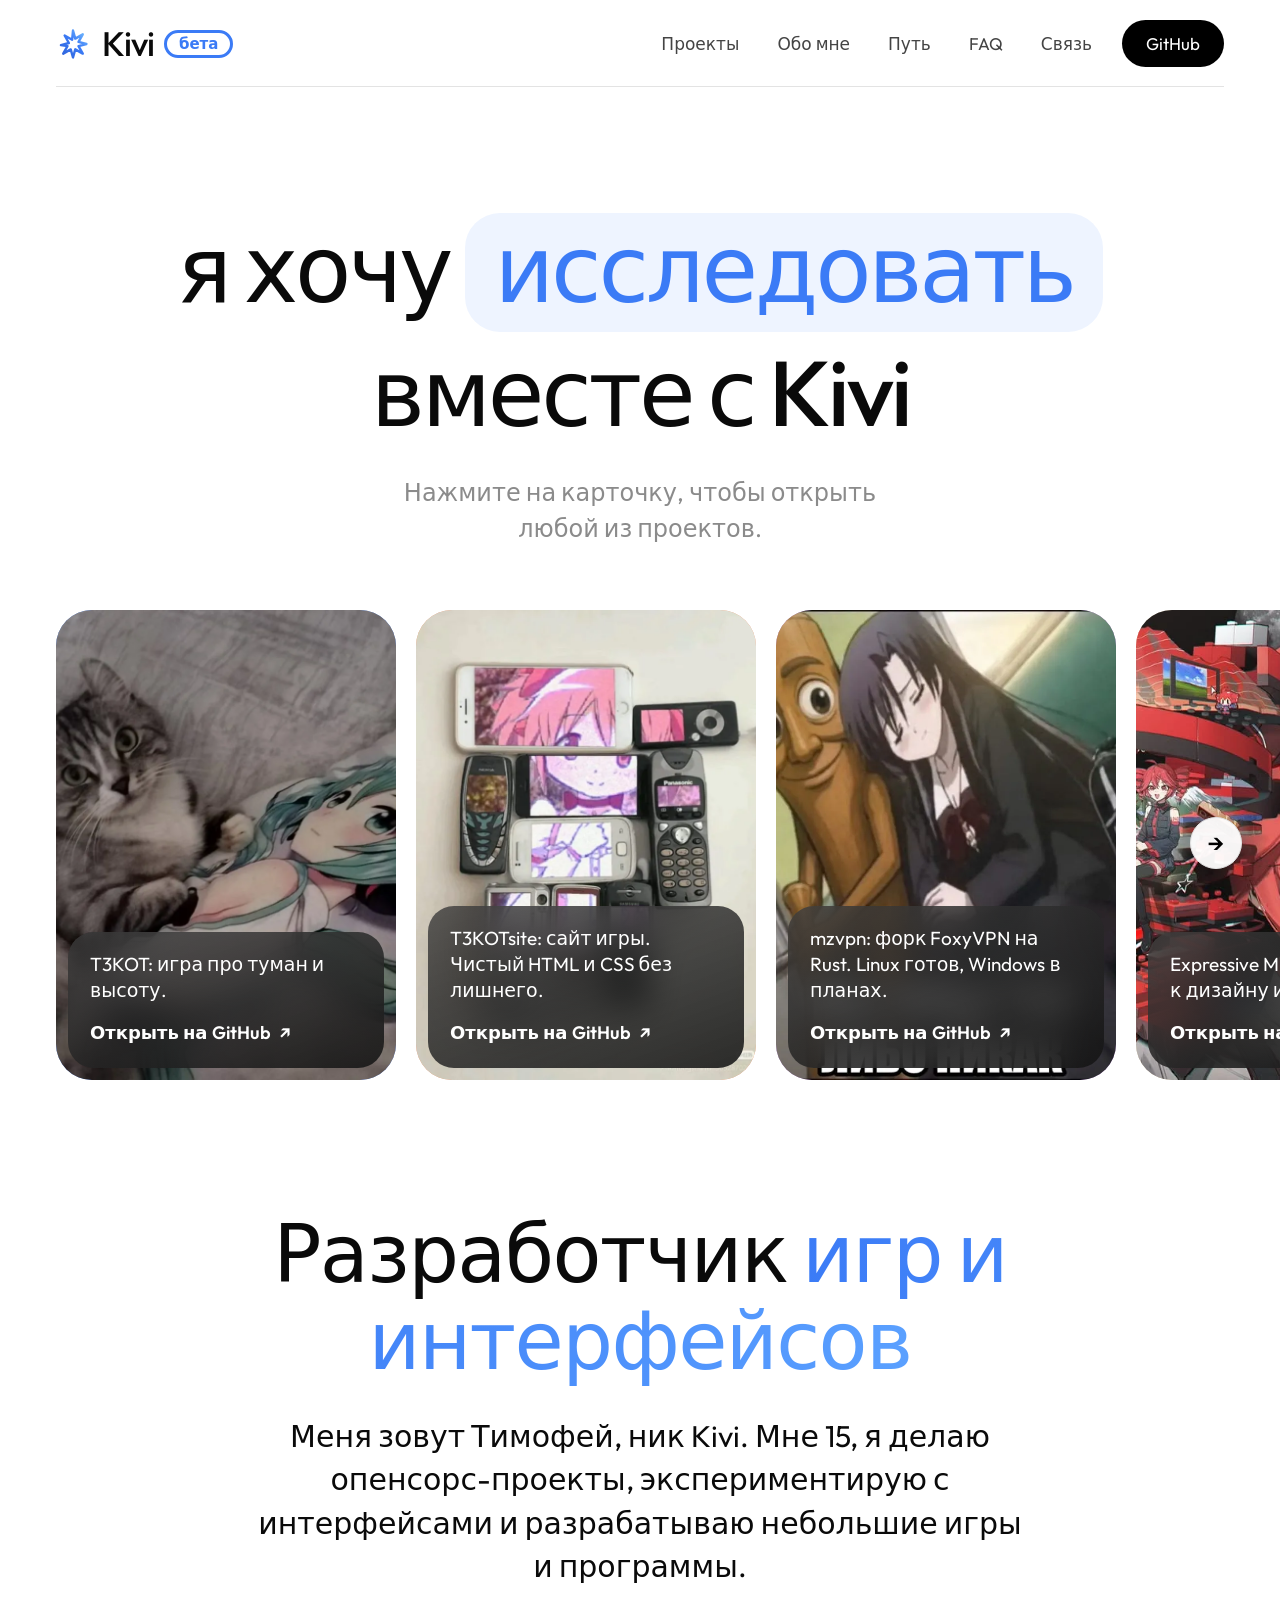
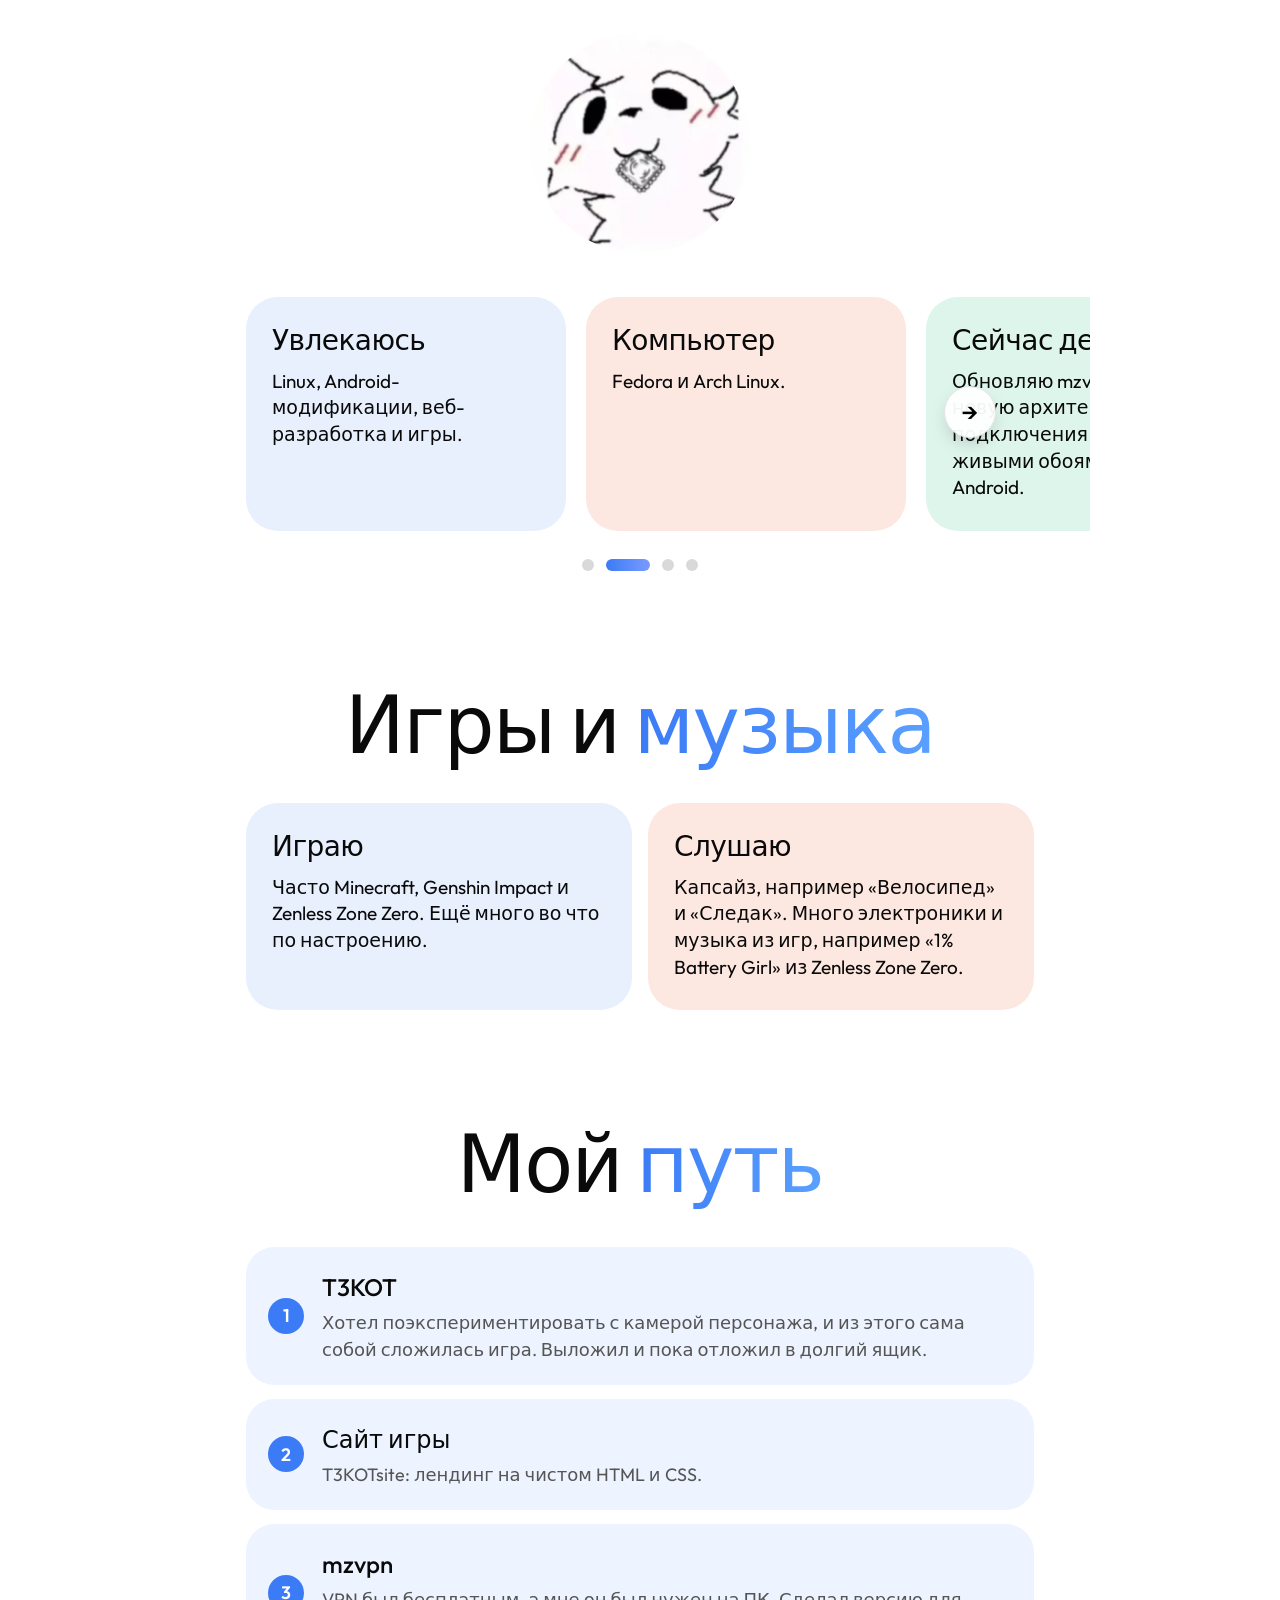
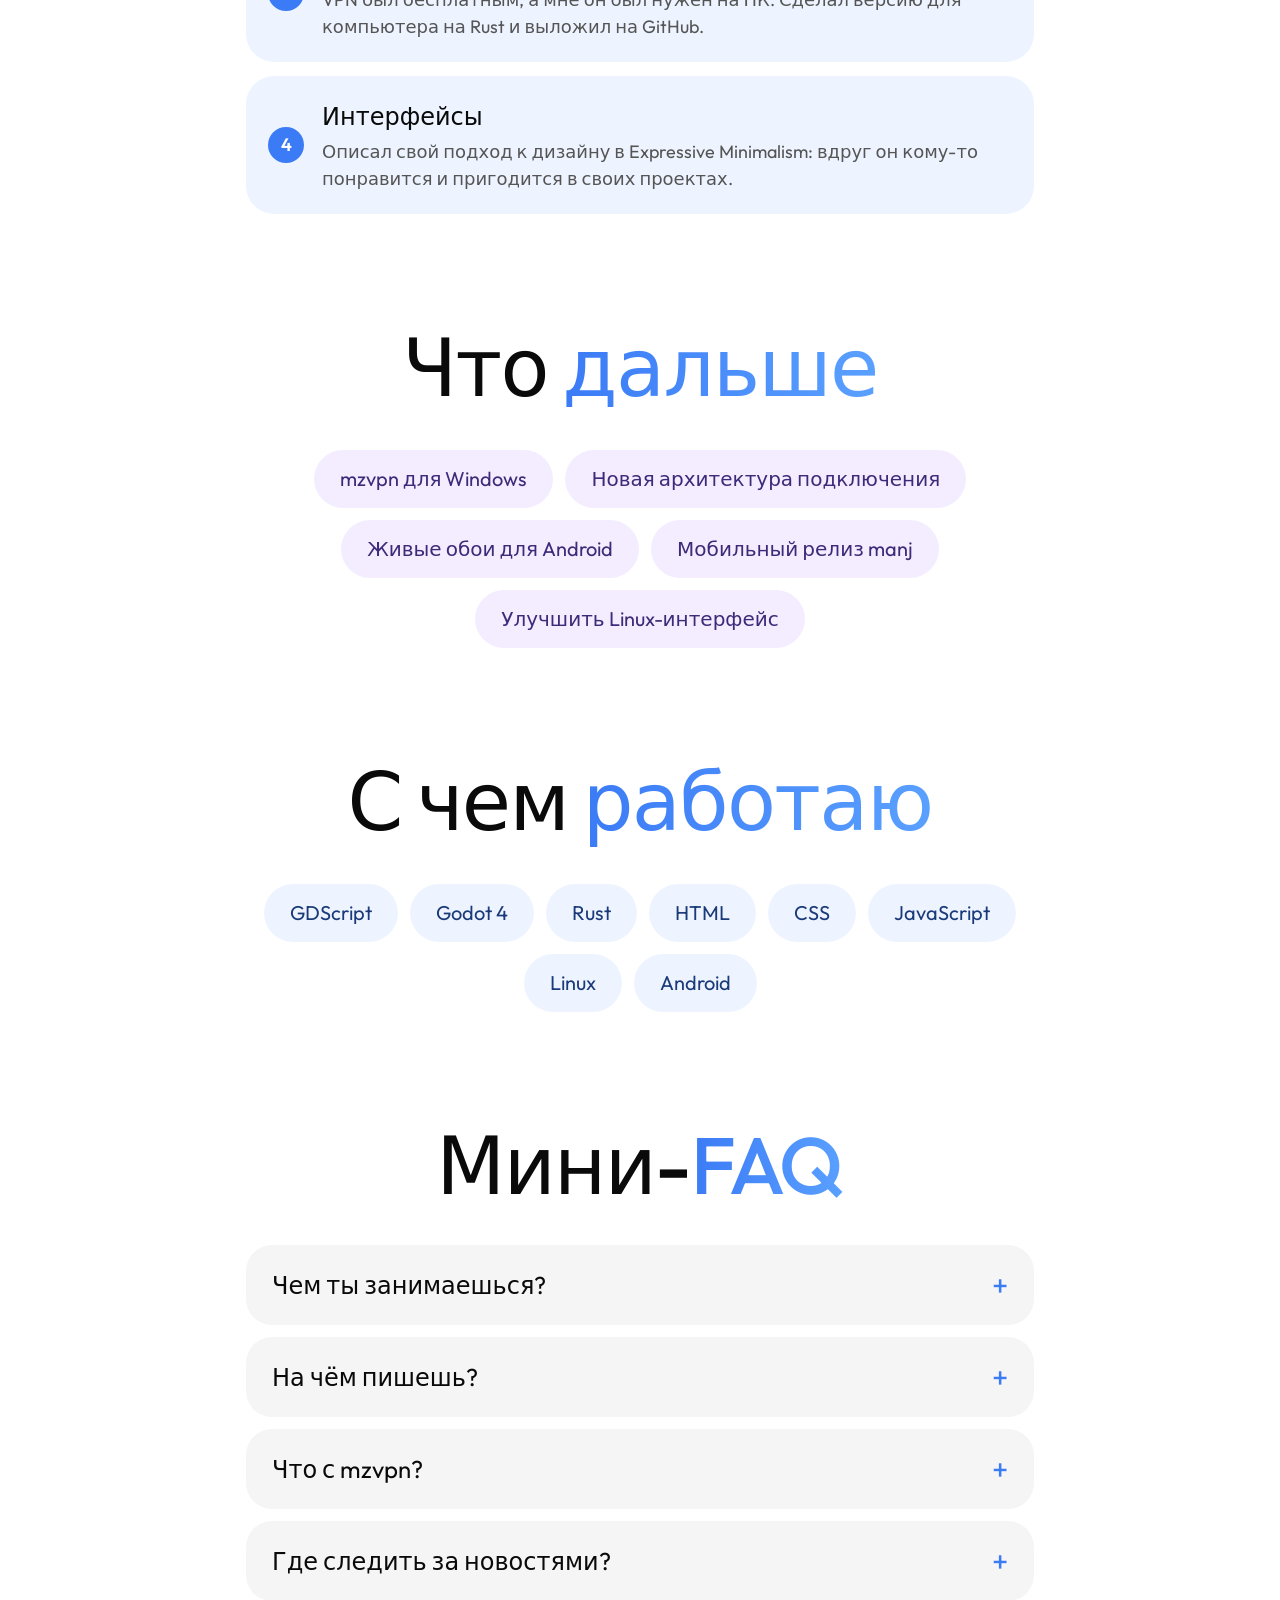
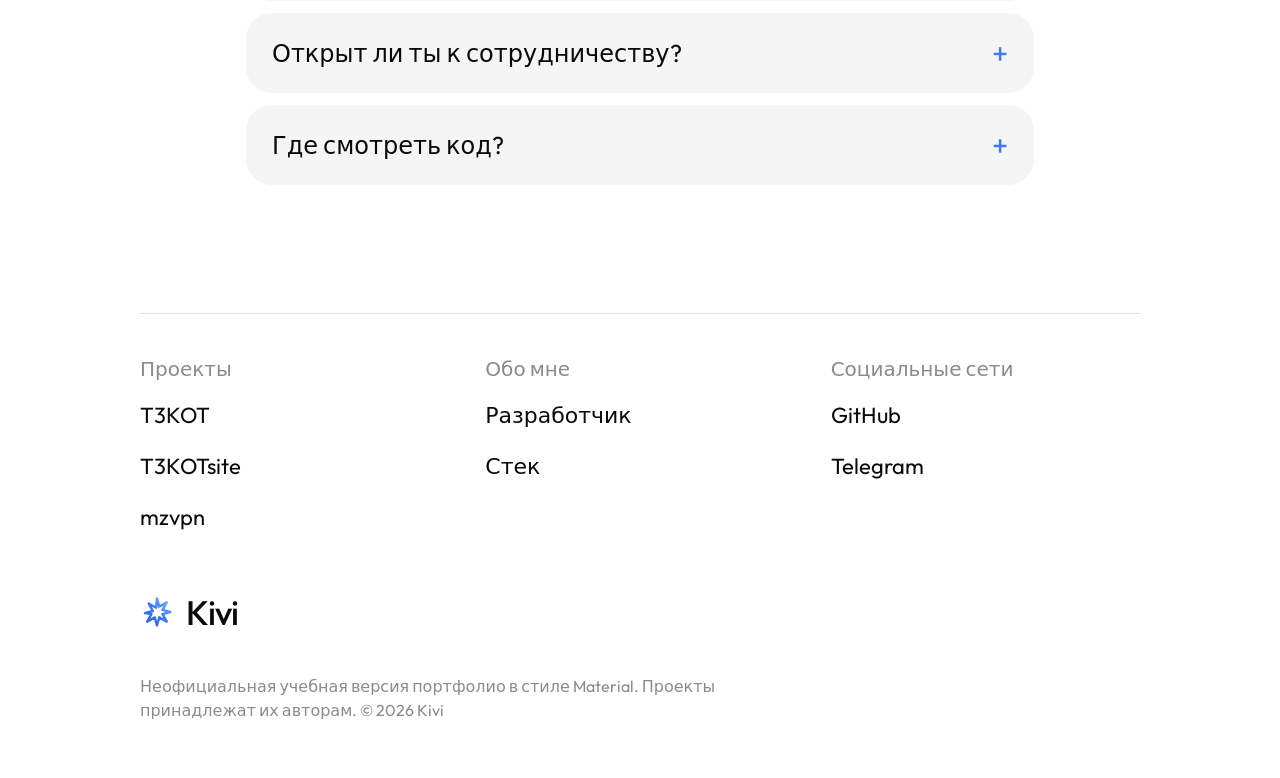
==== index.html @ a0294217 "Удалена старая версия сайта и ссылка на неё в подвале Co-Authored-By: Claude Sonnet 5.5 <noreply@ant" ====
<!doctype html>
<html lang="ru">
<head>
<meta charset="utf-8">
<meta name="viewport" content="width=device-width, initial-scale=1">
<title>Kivi(портфолио)</title>
<meta name="description" content="Портфолио Kivi (Тимофей): опенсорс-проекты, игры и эксперименты с интерфейсами. Версия в стиле Material.">
<meta name="color-scheme" content="light">
<meta name="theme-color" content="#ffffff">
<link rel="preconnect" href="https://fonts.googleapis.com">
<link rel="preconnect" href="https://fonts.gstatic.com" crossorigin>
<link rel="stylesheet" href="https://fonts.googleapis.com/css2?family=Outfit:wght@400;500;600&display=swap">
<link rel="icon" href="data:image/svg+xml,%3Csvg xmlns=%27http://www.w3.org/2000/svg%27 viewBox=%270 0 24 24%27%3E%3Cdefs%3E%3ClinearGradient id=%27g%27 x1=%270%27 y1=%271%27 x2=%271%27 y2=%270%27%3E%3Cstop offset=%270%27 stop-color=%27%232f63d9%27/%3E%3Cstop offset=%271%27 stop-color=%27%237cc4ff%27/%3E%3C/linearGradient%3E%3C/defs%3E%3Cpath fill=%27none%27 stroke=%27url(%23g)%27 stroke-width=%271.7%27 stroke-linejoin=%27round%27 d=%27M12 2.5l1.6 5.7 5.3-3-3 5.3 5.6 1.5-5.6 1.5 3 5.3-5.3-3L12 21.5l-1.6-5.7-5.3 3 3-5.3L3.5 12.8l5.6-1.5-3-5.3 5.3 3z%27/%3E%3C/svg%3E">
<link rel="stylesheet" href="style.css?v=18">
</head>
<body>
<svg width="0" height="0" style="position:absolute" aria-hidden="true" focusable="false"><defs><linearGradient id="kg" x1="0" y1="1" x2="1" y2="0"><stop offset="0" stop-color="#2f63d9"/><stop offset=".55" stop-color="#3b7bf6"/><stop offset="1" stop-color="#7cc4ff"/></linearGradient></defs></svg>
<a class="skip" href="#main">Перейти к содержимому</a>

<header class="top">
  <div class="top-in">
    <a class="brand" href="#top" aria-label="Kivi (бета) — наверх">
      <svg class="star" viewBox="0 0 24 24" aria-hidden="true"><path d="M12 2.5l1.6 5.7 5.3-3-3 5.3 5.6 1.5-5.6 1.5 3 5.3-5.3-3L12 21.5l-1.6-5.7-5.3 3 3-5.3L3.5 12.8l5.6-1.5-3-5.3 5.3 3z"/></svg><span class="word">Kivi</span><span class="beta" aria-label="бета-версия">бета</span>
    </a>
    <nav class="menu" id="menu" aria-label="Основная навигация">
      <a href="#projects">Проекты</a>
      <a href="#about">Обо мне</a>
      <a href="#path">Путь</a>
      <a href="#faq">FAQ</a>
      <a href="#links">Связь</a>
      <a class="menu-cta" href="https://github.com/kivihahi" target="_blank" rel="noopener">GitHub</a>
    </nav>
    <button class="burger" id="burger" type="button" aria-label="Меню" aria-expanded="false" aria-controls="menu"><span></span><span></span><span></span></button>
  </div>
</header>

<main id="main">
  <section class="hero" id="top">
    <h1>я хочу <span class="swap" id="swap" aria-live="polite">исследовать</span><br>вместе с Kivi</h1>
    <p class="hero-sub">Нажмите на карточку, чтобы открыть любой из проектов.</p>
  </section>

  <section class="rail-wrap" id="projects" aria-label="Проекты">
    <div class="rail" id="rail-projects" tabindex="0">
      <a class="pcard c-blue" href="https://github.com/kivihahi/T3KOT" target="_blank" rel="noopener">
        <img src="assets/cover-t3kot.webp" alt="Обложка проекта T3KOT" width="960" height="960" loading="lazy">
        <div class="glass"><p>T3KOT: игра про туман и высоту.</p><span class="go">Открыть на GitHub <i aria-hidden="true">↗</i></span></div>
      </a>
      <a class="pcard c-peach" href="https://github.com/kivihahi/T3KOTsite" target="_blank" rel="noopener">
        <img src="assets/cover-t3kotsite.webp" alt="Обложка проекта T3KOTsite" width="720" height="720" loading="lazy">
        <div class="glass"><p>T3KOTsite: сайт игры. Чистый HTML и CSS без лишнего.</p><span class="go">Открыть на GitHub <i aria-hidden="true">↗</i></span></div>
      </a>
      <a class="pcard c-violet" href="https://github.com/kivihahi/mzvpn" target="_blank" rel="noopener">
        <img src="assets/cover-mzvpn.webp" alt="Обложка проекта mzvpn" width="960" height="831" loading="lazy">
        <div class="glass"><p>mzvpn: форк FoxyVPN на Rust. Linux готов, Windows в планах.</p><span class="go">Открыть на GitHub <i aria-hidden="true">↗</i></span></div>
      </a>
      <a class="pcard c-sand" href="https://github.com/kivihahi/Expressive-Minimalism" target="_blank" rel="noopener">
        <img src="assets/cover-expressive.webp" alt="Обложка проекта Expressive Minimalism" width="736" height="597" loading="lazy">
        <div class="glass"><p>Expressive Minimalism: подход к дизайну интерфейсов.</p><span class="go">Открыть на GitHub <i aria-hidden="true">↗</i></span></div>
      </a>
      <a class="pcard c-mint" href="https://t.me/kividev" target="_blank" rel="noopener">
        <img src="assets/cover-t3kot.webp" alt="Обложка Telegram-канала" width="960" height="960" loading="lazy">
        <div class="glass"><p>Telegram-канал dev: релизы, видео и новости проектов.</p><span class="go">Открыть в Telegram <i aria-hidden="true">↗</i></span></div>
      </a>
    </div>
  </section>

  <section class="block" id="about">
    <h2>Разработчик <span class="blue">игр и интерфейсов</span></h2>
    <p class="big">Меня зовут Тимофей, ник Kivi. Мне 15, я делаю опенсорс-проекты, экспериментирую с интерфейсами и разрабатываю небольшие игры и программы.</p>
    <img class="hero-img" src="assets/profile-cat.webp" alt="Аватар с нарисованным котиком" width="800" height="800" loading="lazy">

    <div class="rail rail-dots" id="rail-facts" tabindex="0">
      <article class="fcard f1"><h3>Увлекаюсь</h3><p>Linux, Android-модификации, веб-разработка и игры.</p></article>
      <article class="fcard f2"><h3>Компьютер</h3><p>Fedora и Arch Linux.</p></article>
      <article class="fcard f4"><h3>Сейчас делаю</h3><p>Обновляю mzvpn под новую архитектуру подключения и думаю над живыми обоями для Android.</p></article>
      <article class="fcard f3"><h3>Мобильные системы</h3><p>Nothing OS, iOS и LineageOS 24 на Android 17.</p></article>
    </div>
    <div class="dots" id="dots" aria-hidden="true"></div>
  </section>

  <section class="block" id="taste">
    <h2>Игры и <span class="blue">музыка</span></h2>
    <div class="duo">
      <article class="fcard f1"><h3>Играю</h3><p>Часто Minecraft, Genshin Impact и Zenless Zone Zero. Ещё много во что по настроению.</p></article>
      <article class="fcard f2"><h3>Слушаю</h3><p>Капсайз, например «Велосипед» и «Следак». Много электроники и музыка из игр, например «1% Battery Girl» из Zenless Zone Zero.</p></article>
    </div>
  </section>

  <section class="block" id="path">
    <h2>Мой <span class="blue">путь</span></h2>
    <ol class="steps">
      <li><b>T3KOT</b><span>Хотел поэкспериментировать с камерой персонажа, и из этого сама собой сложилась игра. Выложил и пока отложил в долгий ящик.</span></li>
      <li><b>Сайт игры</b><span>T3KOTsite: лендинг на чистом HTML и CSS.</span></li>
      <li><b>mzvpn</b><span>VPN был бесплатным, а мне он был нужен на ПК. Сделал версию для компьютера на Rust и выложил на GitHub.</span></li>
      <li><b>Интерфейсы</b><span>Описал свой подход к дизайну в Expressive Minimalism: вдруг он кому-то понравится и пригодится в своих проектах.</span></li>
    </ol>
  </section>

  <section class="block" id="plans">
    <h2>Что <span class="blue">дальше</span></h2>
    <ul class="chips plans">
      <li>mzvpn для Windows</li><li>Новая архитектура подключения</li><li>Живые обои для Android</li><li>Мобильный релиз manj</li><li>Улучшить Linux-интерфейс</li>
    </ul>
  </section>

  <section class="block" id="stack">
    <h2>С чем <span class="blue">работаю</span></h2>
    <ul class="chips">
      <li>GDScript</li><li>Godot 4</li><li>Rust</li><li>HTML</li><li>CSS</li><li>JavaScript</li><li>Linux</li><li>Android</li>
    </ul>
  </section>
  <section class="block" id="faq">
    <h2>Мини-<span class="blue">FAQ</span></h2>
    <div class="faq">
      <details><summary>Чем ты занимаешься?</summary><p>Делаю опенсорс-проекты, небольшие игры и программы, экспериментирую с интерфейсами.</p></details>
      <details><summary>На чём пишешь?</summary><p>GDScript и Godot 4 для игр, Rust для mzvpn, HTML, CSS и JavaScript для сайтов.</p></details>
      <details><summary>Что с mzvpn?</summary><p>Это форк FoxyVPN для ПК. Версия для Linux готова, Windows запланирована, macOS рассматривается.</p></details>
      <details><summary>Где следить за новостями?</summary><p>В Telegram-канале dev: там релизы, видео и заметки о проектах.</p></details>
      <details><summary>Открыт ли ты к сотрудничеству?</summary><p>Да, открыт. Пиши мне в личные сообщения в Telegram: <a href="https://t.me/kivihah" target="_blank" rel="noopener">@kivihah</a>, он указан в описании канала dev.</p></details>
      <details><summary>Где смотреть код?</summary><p>Все проекты лежат на GitHub: github.com/kivihahi.</p></details>
    </div>
  </section>
</main>

<footer class="foot" id="links">
  <div class="foot-in">
    <div class="fgroup"><h4>Проекты</h4><a href="https://github.com/kivihahi/T3KOT" target="_blank" rel="noopener">T3KOT</a><a href="https://github.com/kivihahi/T3KOTsite" target="_blank" rel="noopener">T3KOTsite</a><a href="https://github.com/kivihahi/mzvpn" target="_blank" rel="noopener">mzvpn</a></div>
    <div class="fgroup"><h4>Обо мне</h4><a href="#about">Разработчик</a><a href="#stack">Стек</a></div>
    <div class="fgroup"><h4>Социальные сети</h4><a href="https://github.com/kivihahi" target="_blank" rel="noopener">GitHub</a><a href="https://t.me/kividev" target="_blank" rel="noopener">Telegram</a></div>
    <div class="foot-brand"><svg class="star" viewBox="0 0 24 24" aria-hidden="true"><path d="M12 2.5l1.6 5.7 5.3-3-3 5.3 5.6 1.5-5.6 1.5 3 5.3-5.3-3L12 21.5l-1.6-5.7-5.3 3 3-5.3L3.5 12.8l5.6-1.5-3-5.3 5.3 3z"/></svg><span class="word">Kivi</span></div>
    <p class="disclaimer">Неофициальная учебная версия портфолио в стиле Material. Проекты принадлежат их авторам. © <span id="year">2026</span> Kivi</p>
  </div>
</footer>
<script src="app.js?v=15" defer></script>
</body>
</html>
---- style.css ----
:root{
  --bg:#fff;--fg:#0a0a0a;--muted:#747474;--line:#e3e3e3;--soft:#eef4ff;--blue:#3b7bf6;--blue2:#4a90ff;
  --grad:linear-gradient(135deg,#4285f4,#9b72cb 55%,#f2a65a);
  --font:"Outfit","Product Sans","Google Sans",system-ui,sans-serif;--gut:clamp(20px,5vw,56px)
}
*{box-sizing:border-box}
html{overflow-x:clip;scroll-behavior:smooth;scroll-padding-top:90px}
body{margin:0;background:var(--bg);color:var(--fg);font:400 18px/1.5 var(--font);overflow-x:clip;-webkit-font-smoothing:antialiased}
img{max-width:100%;display:block}
a{color:inherit;text-decoration:none}
h1,h2,h3,h4{font-weight:500;margin:0;line-height:1.1;letter-spacing:-.02em}
.skip{position:absolute;left:-999px;top:8px;z-index:100;padding:10px 16px;background:#000;color:#fff;border-radius:999px}
.skip:focus{left:12px}
:focus-visible{outline:2px solid var(--blue);outline-offset:3px;border-radius:10px}

/* Знак и слово */
.star{width:34px;height:34px;flex:none;fill:none;stroke:url(#kg);stroke-width:1.7;stroke-linejoin:round;stroke-linecap:round;overflow:visible}
.word{font-size:34px;font-weight:500;letter-spacing:-.03em}

/* Шапка */
.top{position:sticky;top:0;z-index:50;background:rgba(255,255,255,.92);backdrop-filter:blur(12px);-webkit-backdrop-filter:blur(12px)}
.top-in{max-width:1280px;margin:0 auto;padding:18px var(--gut);display:flex;align-items:center;gap:28px;border-bottom:1px solid var(--line)}
.top-in{border-bottom:0;position:relative}
.top-in::after{content:"";position:absolute;left:var(--gut);right:var(--gut);bottom:0;height:1px;background:var(--line)}
.brand{display:flex;align-items:center;gap:12px}
.beta{display:inline-flex;align-items:center;margin-left:-2px;padding:3px 12px 4px;border:3.5px solid var(--blue);border-radius:999px;background:#fff;color:var(--blue);font-size:15px;font-weight:600;line-height:1;letter-spacing:0;text-transform:lowercase}
.menu{margin-left:auto;display:flex;align-items:center;gap:6px}
.menu a{padding:10px 16px;border-radius:999px;font-size:17px;color:#444;transition:background .2s,color .2s}
.menu a:hover{background:#f2f2f2;color:#000}
.menu .menu-cta{background:#000;color:#fff;margin-left:8px;padding:11px 24px}
.menu .menu-cta:hover{background:#222;color:#fff}
.burger{display:none;margin-left:auto;width:48px;height:48px;border:0;background:none;position:relative;cursor:pointer}
.burger span{position:absolute;left:11px;right:11px;height:2.5px;border-radius:2px;background:#000;transition:transform .2s,opacity .2s}
.burger span:nth-child(1){top:16px}.burger span:nth-child(2){top:23px}.burger span:nth-child(3){top:30px}
.burger[aria-expanded="true"] span:nth-child(1){top:23px;transform:rotate(45deg)}
.burger[aria-expanded="true"] span:nth-child(2){opacity:0}
.burger[aria-expanded="true"] span:nth-child(3){top:23px;transform:rotate(-45deg)}

/* Главный экран */
.hero{text-align:center;padding:clamp(56px,10vw,120px) var(--gut) 40px}
h1{font-size:clamp(40px,7.4vw,92px);line-height:1.18;letter-spacing:-.035em}
.swap{display:inline-block;padding:.02em .32em .1em;margin:.06em 0;border-radius:.38em;background:var(--soft);color:var(--blue);transition:opacity .25s,transform .25s}
.swap.is-out{opacity:0;transform:translateY(.18em)}
.hero-sub{max-width:520px;margin:28px auto 0;color:#8b8b8b;font-size:clamp(18px,2.4vw,24px)}

/* Горизонтальные ленты */
.rail{display:flex;gap:20px;overflow-x:auto;scroll-snap-type:x mandatory;padding:8px var(--gut) 20px;scrollbar-width:none;-webkit-overflow-scrolling:touch}
.rail::-webkit-scrollbar{display:none}
.rail-wrap{padding-top:16px}
.pcard{position:relative;flex:0 0 min(78vw,340px);height:min(112vw,470px);scroll-snap-align:center;border-radius:36px;overflow:hidden;padding:0;transition:transform .3s}
.pcard:hover{transform:translateY(-6px)}
.pcard img{position:absolute;inset:0;width:100%;height:100%;object-fit:cover}
.c-blue{background:#5b8def}.c-peach{background:#f4a07a}.c-violet{background:#b784d6}.c-mint{background:#62c6b0}.c-sand{background:#d9c7a8}
.glass{position:absolute;left:12px;right:12px;bottom:12px;padding:20px 22px 22px;border-radius:26px;background:linear-gradient(160deg,rgba(60,60,60,.78),rgba(20,20,20,.88));backdrop-filter:blur(16px);-webkit-backdrop-filter:blur(16px);color:#fff;display:flex;flex-direction:column;gap:16px}
.glass p{margin:0;font-size:19px;line-height:1.35}
.go{font-weight:600;font-size:18px;display:inline-flex;gap:8px;align-items:center}
.go i{font-style:normal;transition:transform .2s}
.pcard:hover .go i{transform:translate(3px,-3px)}

.rail-box{position:relative}
.rail.is-drag{scroll-snap-type:none;cursor:grabbing}
.rail-btn{display:none}
@media(hover:hover) and (pointer:fine){
  .rail{cursor:grab}
  .rail-btn{display:grid;place-items:center;position:absolute;top:50%;width:52px;height:52px;margin-top:-34px;border:1px solid var(--line);border-radius:50%;background:rgba(255,255,255,.95);color:#000;font:500 24px/1 var(--font);cursor:pointer;z-index:5;box-shadow:0 8px 22px -10px rgba(0,0,0,.4);transition:opacity .2s,transform .2s}
  .rail-btn:hover{transform:scale(1.07)}
  .rail-btn:disabled{opacity:0;pointer-events:none}
  .rail-prev{left:max(12px,calc(var(--gut) - 18px))}
  .rail-next{right:max(12px,calc(var(--gut) - 18px))}
}
/* Блоки */
.block{max-width:900px;margin:0 auto;padding:clamp(56px,9vw,110px) var(--gut) 0;text-align:center}
.block h2{font-size:clamp(38px,6.6vw,80px);line-height:1.08}
.blue{color:var(--blue2);background:linear-gradient(90deg,#3b7bf6,#5aa0ff);-webkit-background-clip:text;background-clip:text;-webkit-text-fill-color:transparent}
.big{margin:32px auto 0;font-size:clamp(20px,3vw,30px);line-height:1.45;max-width:30em}
.hero-img{width:100%;height:auto;max-width:220px;margin:44px auto 0;border-radius:50%;aspect-ratio:1;object-fit:cover;background:#f6f1f1}
.rail-dots{margin:36px calc(var(--gut)*-1) 0;justify-content:flex-start;text-align:left}
.fcard{flex:0 0 min(78vw,320px);scroll-snap-align:center;border-radius:32px;padding:28px 26px 30px;min-height:230px;display:flex;flex-direction:column;gap:12px}
.fcard h3{font-size:28px}
.fcard p{margin:0;font-size:19px;line-height:1.4}
.f4{background:#fff3cf}.f1{background:#e8f0fe}.f2{background:#fde8e1}.f3{background:#efe6fb}.f4{background:#def5ec}
.dots{display:flex;justify-content:center;gap:12px;margin-top:8px}
.dots i{width:12px;height:12px;border-radius:99px;background:#d9d9d9;transition:width .3s,background .3s}
.dots i.is-on{width:44px;background:linear-gradient(90deg,#3b7bf6,#7a9bff)}
.chips{list-style:none;margin:40px 0 0;padding:0;display:flex;flex-wrap:wrap;gap:12px;justify-content:center}
.chips li{padding:14px 26px;border-radius:999px;background:var(--soft);color:#1a3a7a;font-size:20px}

/* Подвал */
.foot{margin-top:clamp(72px,10vw,130px);padding:0 var(--gut) 56px}
.foot-in{max-width:1000px;margin:0 auto;border-top:1px solid var(--line);padding-top:44px;display:grid;gap:36px}
.fgroup h4{color:#8b8b8b;font-size:20px;font-weight:400;margin-bottom:10px;letter-spacing:0}
.fgroup a{display:block;padding:9px 0;font-size:22px}
.fgroup a:hover{text-decoration:underline}
.foot-brand{display:flex;align-items:center;gap:12px;margin-top:8px}
.disclaimer{margin:0;color:#8b8b8b;font-size:16px;line-height:1.5;max-width:60ch}
@media(min-width:760px){.foot-in{grid-template-columns:repeat(3,1fr)}.foot-brand,.disclaimer{grid-column:1/-1}}

@media(max-width:820px){
  .word{font-size:30px}
  .beta{font-size:13px;padding:3px 10px 4px}
  .burger{display:block}
  .menu{position:absolute;left:0;right:0;top:100%;margin:0;padding:8px var(--gut) 18px;flex-direction:column;align-items:stretch;background:#fff;display:none;border-bottom:1px solid var(--line)}
  .menu.is-open{display:flex}
  .menu a{padding:14px 4px;font-size:22px;border-radius:12px}
  .menu .menu-cta{margin:8px 0 0;text-align:center}
}
@media(prefers-reduced-motion:reduce){*{animation:none!important;transition:none!important}html{scroll-behavior:auto}}

/* Путь, планы, FAQ */
.steps{list-style:none;margin:40px 0 0;padding:0;display:grid;gap:14px;text-align:left;counter-reset:st}
.steps li{counter-increment:st;position:relative;padding:22px 24px 22px 76px;border-radius:28px;background:var(--soft);display:flex;flex-direction:column;gap:4px}
.steps li::before{content:counter(st);position:absolute;left:22px;top:50%;transform:translateY(-50%);width:36px;height:36px;border-radius:50%;background:var(--blue);color:#fff;display:grid;place-items:center;font-weight:600}
.steps b{font-size:24px;font-weight:500}
.steps span{color:#555;font-size:18px}
.plans li{background:#f3edff;color:#3d2a78}
.faq{margin-top:36px;display:grid;gap:12px;text-align:left}
.faq details{border-radius:26px;background:#f5f5f5;padding:0 26px;transition:background .2s}
.faq details[open]{background:var(--soft)}
.faq summary{list-style:none;cursor:pointer;padding:22px 0;font-size:clamp(19px,2.6vw,24px);display:flex;justify-content:space-between;gap:16px;align-items:center}
.faq summary::-webkit-details-marker{display:none}
.faq summary::after{content:"+";font-size:30px;line-height:1;color:var(--blue);transition:transform .25s}
.faq details[open] summary::after{transform:rotate(45deg)}
.faq p{margin:0;padding:0 0 24px;color:#444;font-size:18px;line-height:1.5}
.duo{display:grid;grid-template-columns:repeat(auto-fit,minmax(260px,1fr));gap:16px;margin-top:36px;text-align:left}
.duo .fcard{flex:none;min-height:0}
.faq p a{color:var(--blue);text-decoration:underline;text-underline-offset:3px}
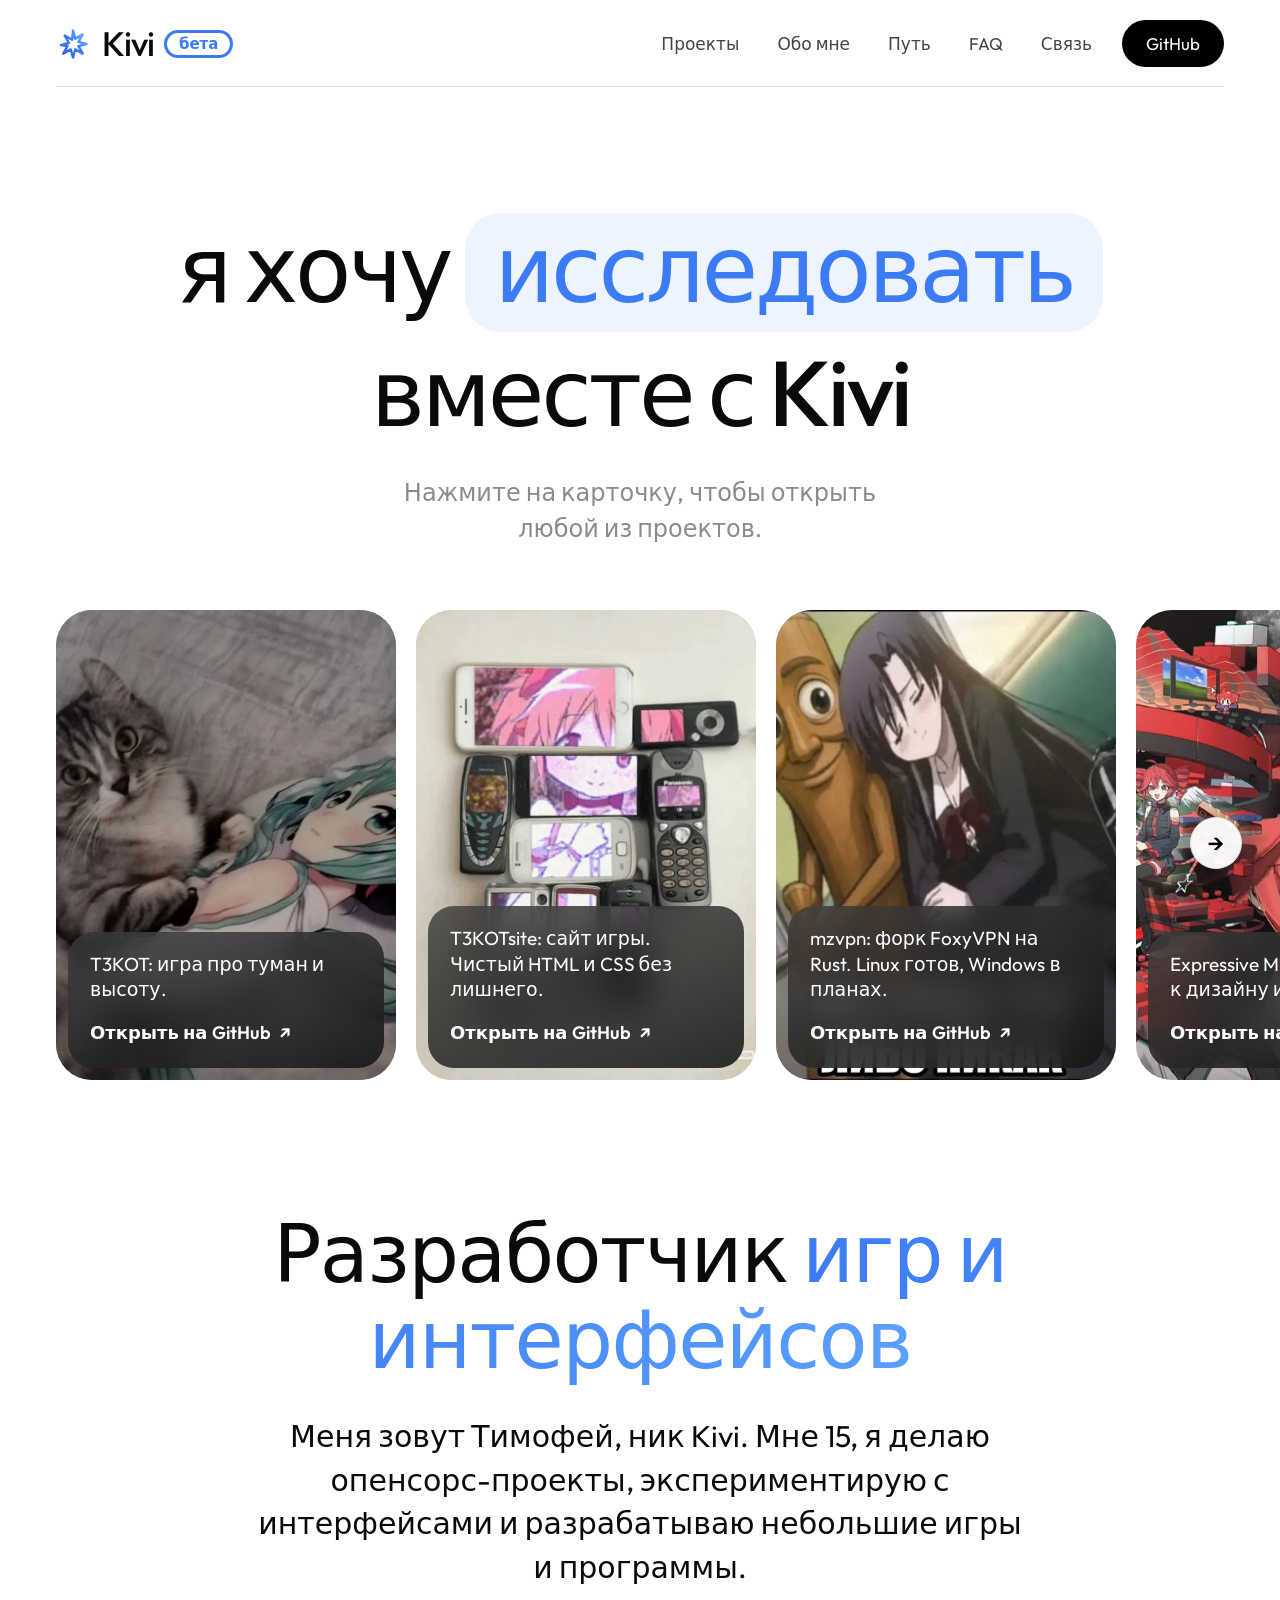
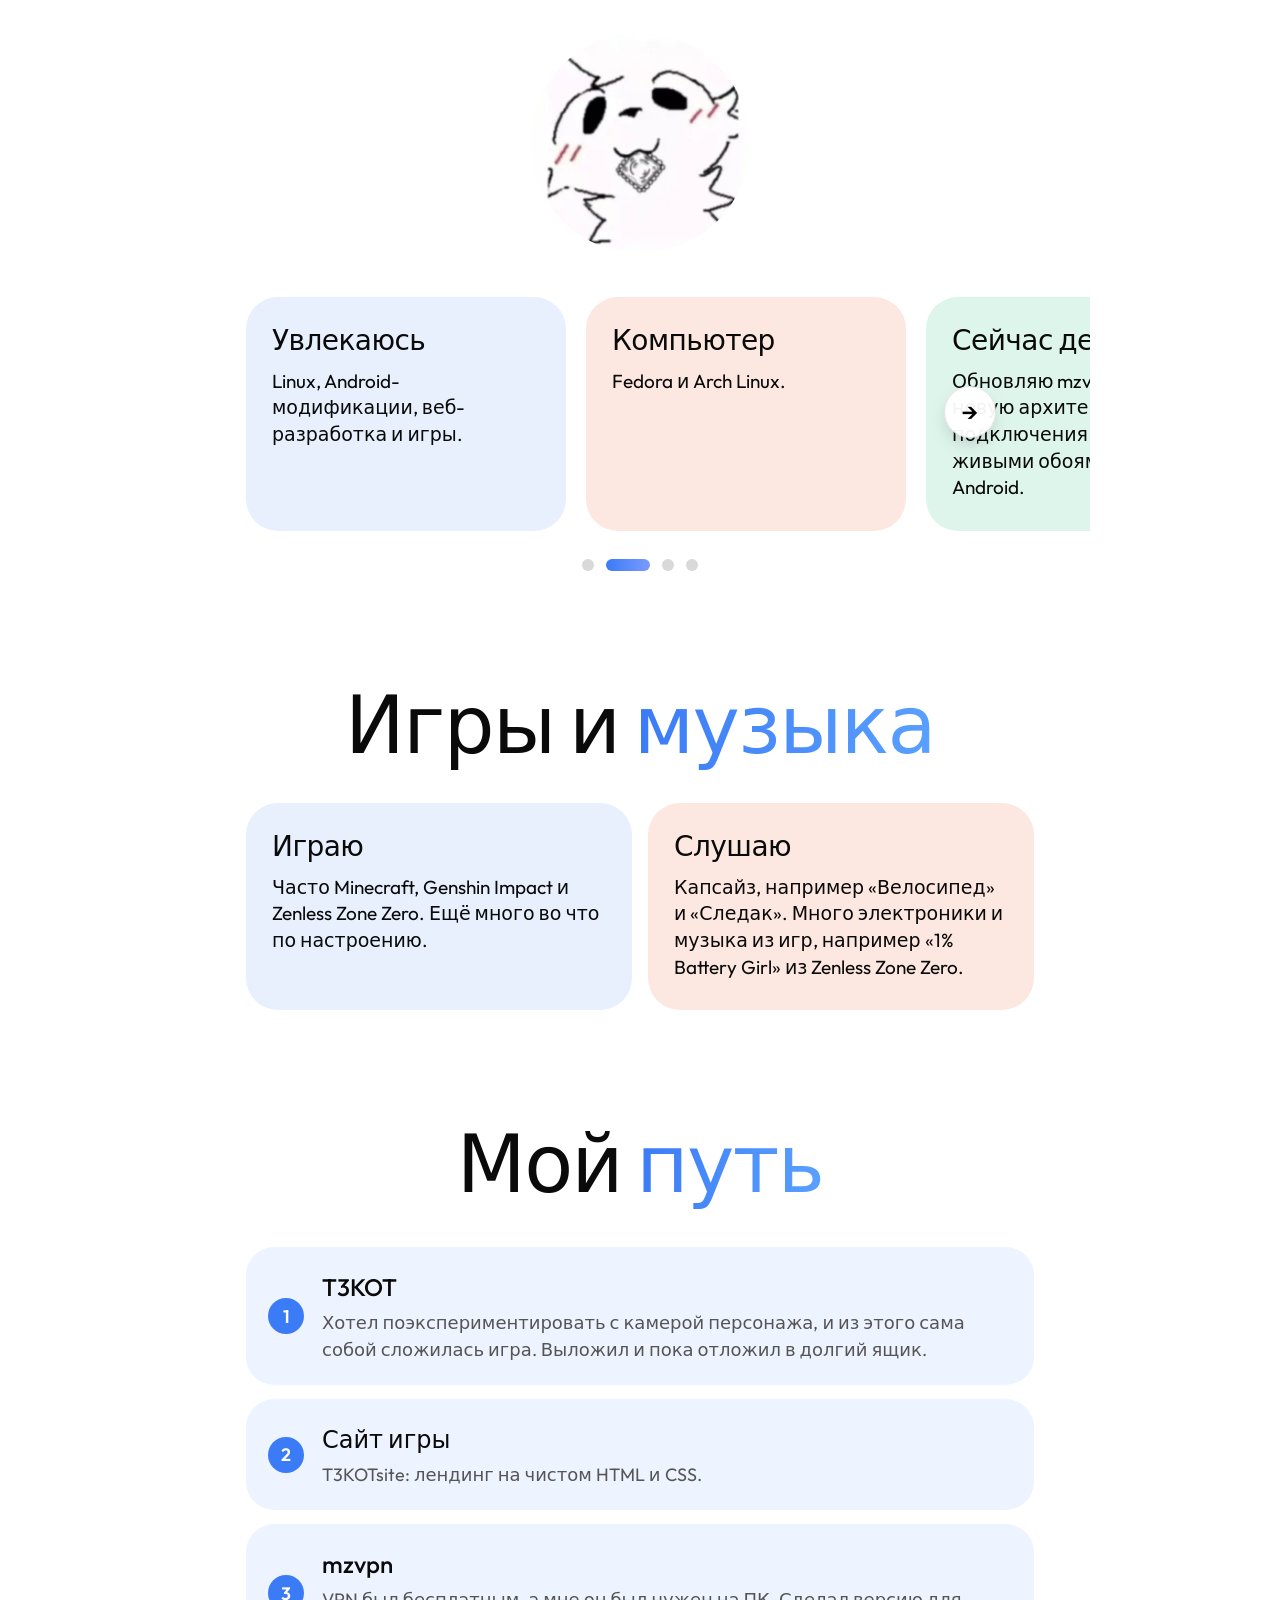
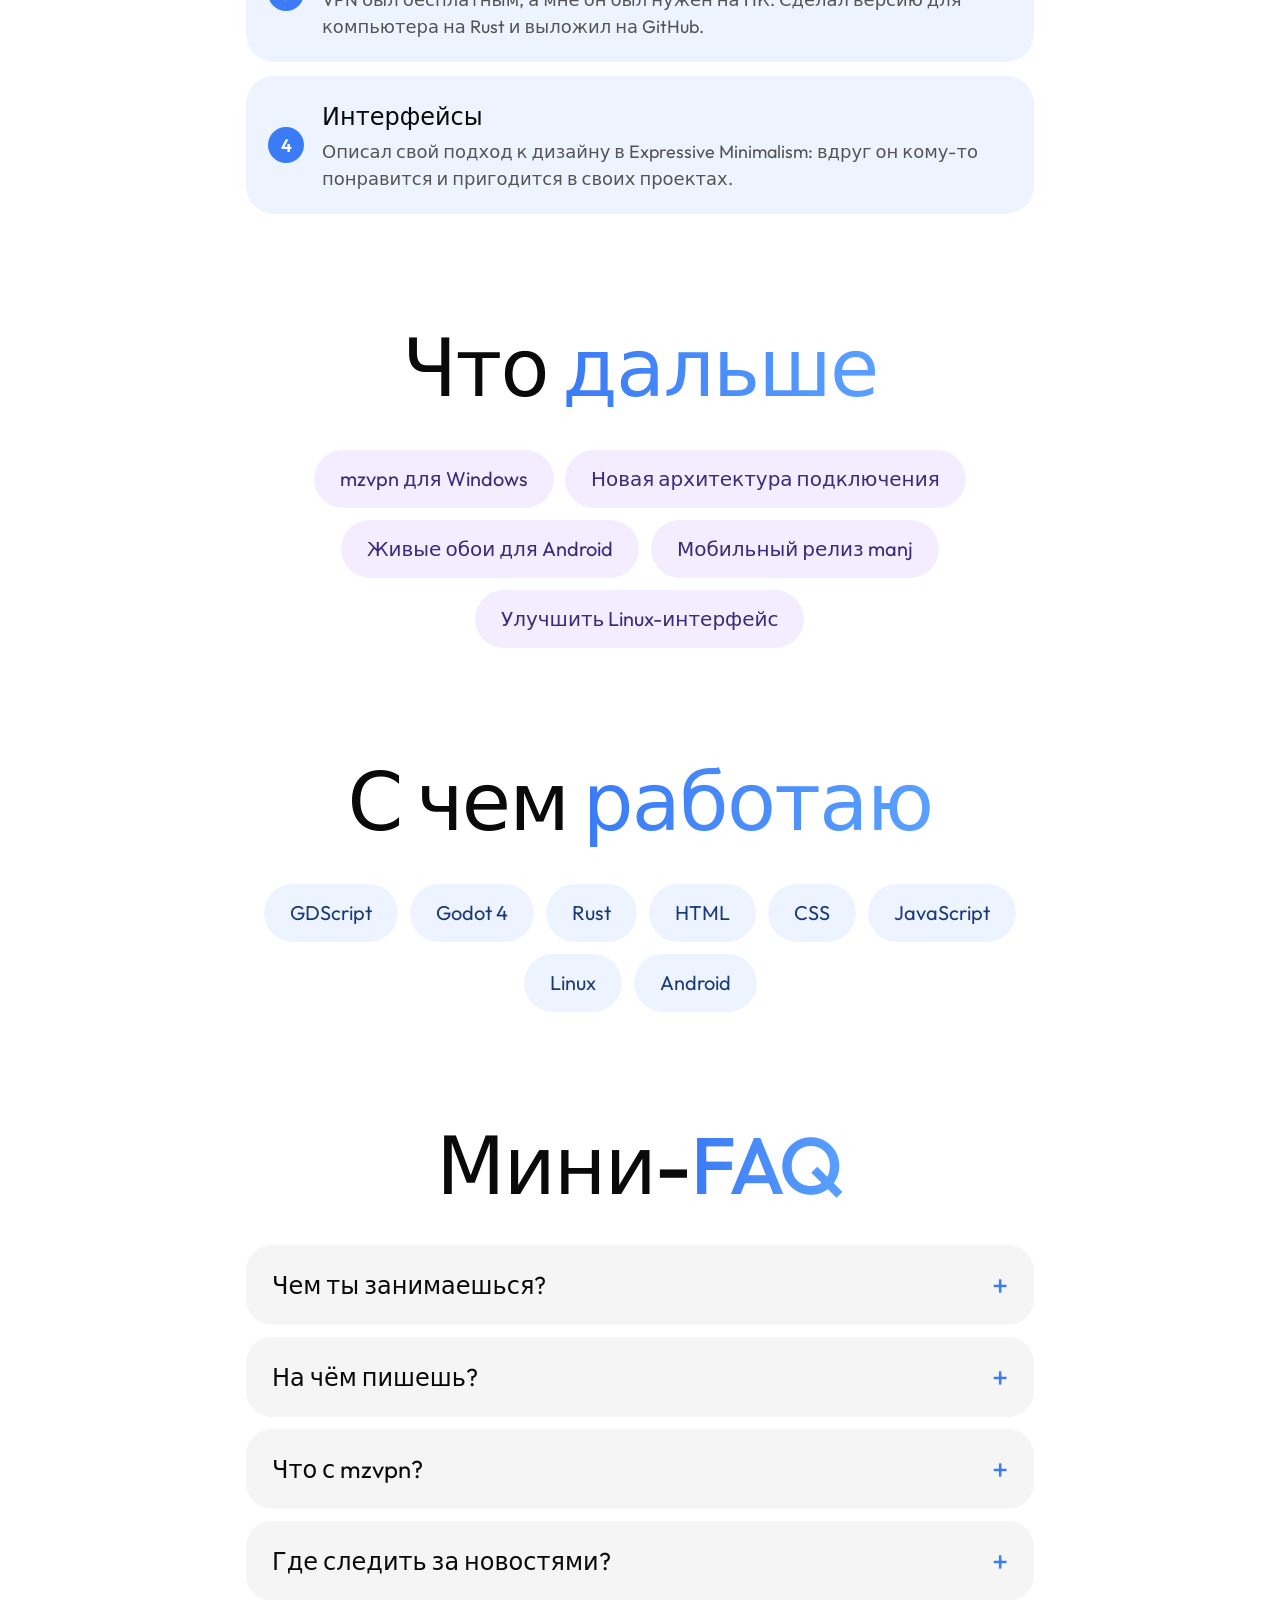
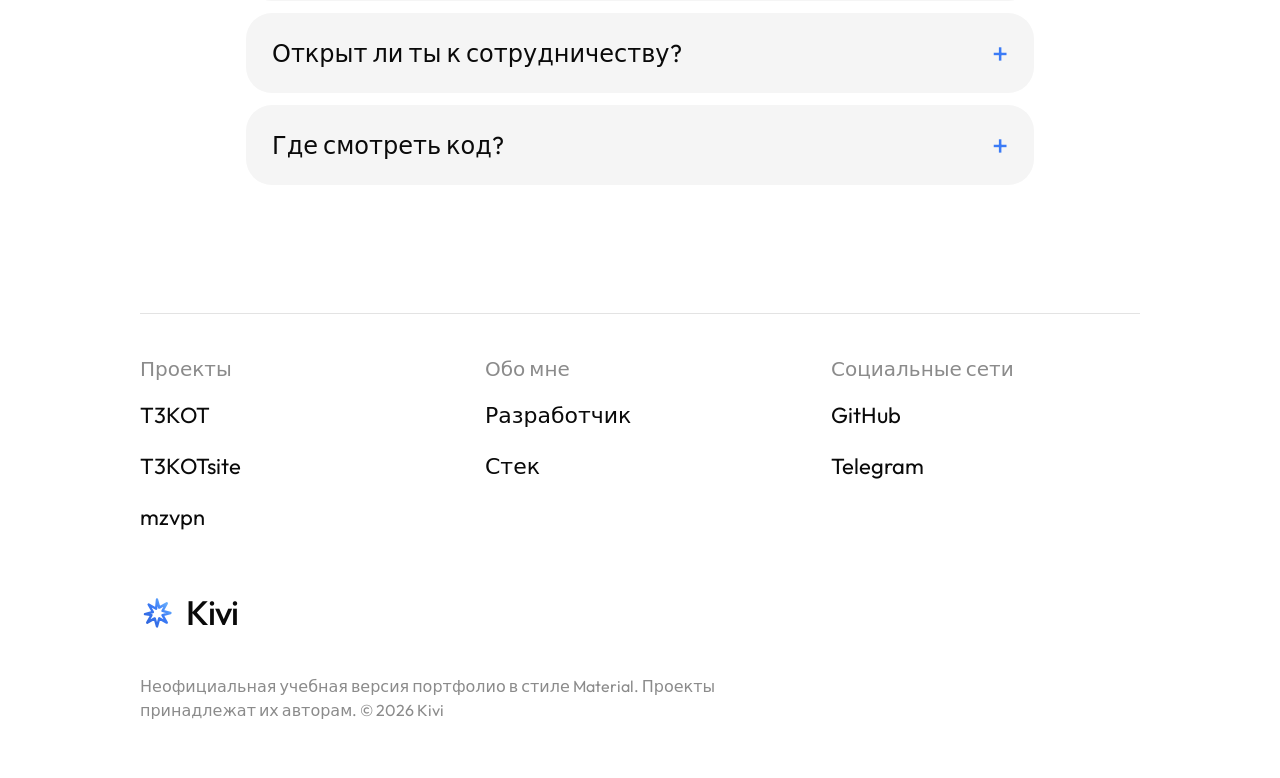
==== commit b4e35a8f: "Анимации в стиле Material: появление при прокрутке, плавные раскрытия, мягкий подъём карточек Co-Aut" ====
--- a/index.html
+++ b/index.html
@@ -11,7 +11,8 @@
 <link rel="preconnect" href="https://fonts.gstatic.com" crossorigin>
 <link rel="stylesheet" href="https://fonts.googleapis.com/css2?family=Outfit:wght@400;500;600&display=swap">
 <link rel="icon" href="data:image/svg+xml,%3Csvg xmlns=%27http://www.w3.org/2000/svg%27 viewBox=%270 0 24 24%27%3E%3Cdefs%3E%3ClinearGradient id=%27g%27 x1=%270%27 y1=%271%27 x2=%271%27 y2=%270%27%3E%3Cstop offset=%270%27 stop-color=%27%232f63d9%27/%3E%3Cstop offset=%271%27 stop-color=%27%237cc4ff%27/%3E%3C/linearGradient%3E%3C/defs%3E%3Cpath fill=%27none%27 stroke=%27url(%23g)%27 stroke-width=%271.7%27 stroke-linejoin=%27round%27 d=%27M12 2.5l1.6 5.7 5.3-3-3 5.3 5.6 1.5-5.6 1.5 3 5.3-5.3-3L12 21.5l-1.6-5.7-5.3 3 3-5.3L3.5 12.8l5.6-1.5-3-5.3 5.3 3z%27/%3E%3C/svg%3E">
-<link rel="stylesheet" href="style.css?v=18">
+<script>document.documentElement.className+=" js"</script>
+<link rel="stylesheet" href="style.css?v=19">
 </head>
 <body>
 <svg width="0" height="0" style="position:absolute" aria-hidden="true" focusable="false"><defs><linearGradient id="kg" x1="0" y1="1" x2="1" y2="0"><stop offset="0" stop-color="#2f63d9"/><stop offset=".55" stop-color="#3b7bf6"/><stop offset="1" stop-color="#7cc4ff"/></linearGradient></defs></svg>
@@ -132,6 +133,6 @@
     <p class="disclaimer">Неофициальная учебная версия портфолио в стиле Material. Проекты принадлежат их авторам. © <span id="year">2026</span> Kivi</p>
   </div>
 </footer>
-<script src="app.js?v=15" defer></script>
+<script src="app.js?v=19" defer></script>
 </body>
 </html>
--- a/style.css
+++ b/style.css
@@ -1,7 +1,7 @@
 :root{
   --bg:#fff;--fg:#0a0a0a;--muted:#747474;--line:#e3e3e3;--soft:#eef4ff;--blue:#3b7bf6;--blue2:#4a90ff;
   --grad:linear-gradient(135deg,#4285f4,#9b72cb 55%,#f2a65a);
-  --font:"Outfit","Product Sans","Google Sans",system-ui,sans-serif;--gut:clamp(20px,5vw,56px)
+  --font:"Outfit","Product Sans","Google Sans",system-ui,sans-serif;--gut:clamp(20px,5vw,56px);--ease:cubic-bezier(.2,0,0,1);--ease-out:cubic-bezier(.16,1,.3,1)
 }
 *{box-sizing:border-box}
 html{overflow-x:clip;scroll-behavior:smooth;scroll-padding-top:90px}
@@ -18,7 +18,7 @@
 .word{font-size:34px;font-weight:500;letter-spacing:-.03em}
 
 /* Шапка */
-.top{position:sticky;top:0;z-index:50;background:rgba(255,255,255,.92);backdrop-filter:blur(12px);-webkit-backdrop-filter:blur(12px)}
+.top{transition:box-shadow .5s var(--ease);position:sticky;top:0;z-index:50;background:rgba(255,255,255,.92);backdrop-filter:blur(12px);-webkit-backdrop-filter:blur(12px)}
 .top-in{max-width:1280px;margin:0 auto;padding:18px var(--gut);display:flex;align-items:center;gap:28px;border-bottom:1px solid var(--line)}
 .top-in{border-bottom:0;position:relative}
 .top-in::after{content:"";position:absolute;left:var(--gut);right:var(--gut);bottom:0;height:1px;background:var(--line)}
@@ -39,16 +39,18 @@
 /* Главный экран */
 .hero{text-align:center;padding:clamp(56px,10vw,120px) var(--gut) 40px}
 h1{font-size:clamp(40px,7.4vw,92px);line-height:1.18;letter-spacing:-.035em}
-.swap{display:inline-block;padding:.02em .32em .1em;margin:.06em 0;border-radius:.38em;background:var(--soft);color:var(--blue);transition:opacity .25s,transform .25s}
-.swap.is-out{opacity:0;transform:translateY(.18em)}
+.swap{display:inline-block;padding:.02em .32em .1em;margin:.06em 0;border-radius:.38em;background:var(--soft);color:var(--blue);transition:opacity .45s var(--ease),transform .45s var(--ease),filter .45s var(--ease)}
+.swap.is-out{opacity:0;transform:translateY(.22em);filter:blur(6px)}
 .hero-sub{max-width:520px;margin:28px auto 0;color:#8b8b8b;font-size:clamp(18px,2.4vw,24px)}
 
 /* Горизонтальные ленты */
 .rail{display:flex;gap:20px;overflow-x:auto;scroll-snap-type:x mandatory;padding:8px var(--gut) 20px;scrollbar-width:none;-webkit-overflow-scrolling:touch}
 .rail::-webkit-scrollbar{display:none}
 .rail-wrap{padding-top:16px}
-.pcard{position:relative;flex:0 0 min(78vw,340px);height:min(112vw,470px);scroll-snap-align:center;border-radius:36px;overflow:hidden;padding:0;transition:transform .3s}
-.pcard:hover{transform:translateY(-6px)}
+.pcard{position:relative;flex:0 0 min(78vw,340px);height:min(112vw,470px);scroll-snap-align:center;border-radius:36px;overflow:hidden;padding:0;transition:transform .6s var(--ease-out),box-shadow .6s var(--ease-out)}
+.pcard:hover{transform:translateY(-8px);box-shadow:0 26px 50px -26px rgba(0,0,0,.45)}
+.pcard img{transition:transform 1.1s var(--ease-out)}
+.pcard:hover img{transform:scale(1.05)}
 .pcard img{position:absolute;inset:0;width:100%;height:100%;object-fit:cover}
 .c-blue{background:#5b8def}.c-peach{background:#f4a07a}.c-violet{background:#b784d6}.c-mint{background:#62c6b0}.c-sand{background:#d9c7a8}
 .glass{position:absolute;left:12px;right:12px;bottom:12px;padding:20px 22px 22px;border-radius:26px;background:linear-gradient(160deg,rgba(60,60,60,.78),rgba(20,20,20,.88));backdrop-filter:blur(16px);-webkit-backdrop-filter:blur(16px);color:#fff;display:flex;flex-direction:column;gap:16px}
@@ -124,3 +126,24 @@
 .duo{display:grid;grid-template-columns:repeat(auto-fit,minmax(260px,1fr));gap:16px;margin-top:36px;text-align:left}
 .duo .fcard{flex:none;min-height:0}
 .faq p a{color:var(--blue);text-decoration:underline;text-underline-offset:3px}
+
+/* Анимации в стиле Material: появление при прокрутке, мягкий подъём, плавные раскрытия */
+.top.is-stuck{box-shadow:0 10px 30px -22px rgba(0,0,0,.35)}
+.js .rv{opacity:0;transform:translateY(36px);filter:blur(6px);transition:opacity 1s var(--ease),transform 1.1s var(--ease-out),filter 1s var(--ease);transition-delay:calc(var(--i,0)*90ms);will-change:opacity,transform}
+.js .rv.in{opacity:1;transform:none;filter:none}
+.js .rv.in.done{will-change:auto}
+.js .hero .rv{transition-duration:1.2s,1.3s,1.2s}
+.js .pcard.rv.in{transition:opacity 1s var(--ease),transform .6s var(--ease-out),filter 1s var(--ease),box-shadow .6s var(--ease-out)}
+.glow{will-change:transform}
+.pill,.tab,.chips li,.fcard,.steps li,.faq details,.menu a,.rail-btn{transition-timing-function:var(--ease);transition-duration:.35s}
+.fcard,.steps li,.chips li{transition-property:transform,box-shadow,background-color}
+.fcard:hover,.steps li:hover{transform:translateY(-4px)}
+.chips li:hover{transform:translateY(-2px)}
+.faq details::details-content{block-size:0;overflow:clip;opacity:0;transition:block-size .5s var(--ease),opacity .4s var(--ease),content-visibility .5s allow-discrete}
+.faq details[open]::details-content{block-size:auto;opacity:1}
+:root{interpolate-size:allow-keywords}
+@media(max-width:820px){
+  .menu{display:flex;visibility:hidden;opacity:0;transform:translateY(-10px);transition:opacity .35s var(--ease),transform .45s var(--ease-out),visibility 0s .45s}
+  .menu.is-open{visibility:visible;opacity:1;transform:none;transition:opacity .35s var(--ease),transform .45s var(--ease-out),visibility 0s}
+}
+@media(prefers-reduced-motion:reduce){.js .rv{opacity:1;transform:none;filter:none;transition:none}}
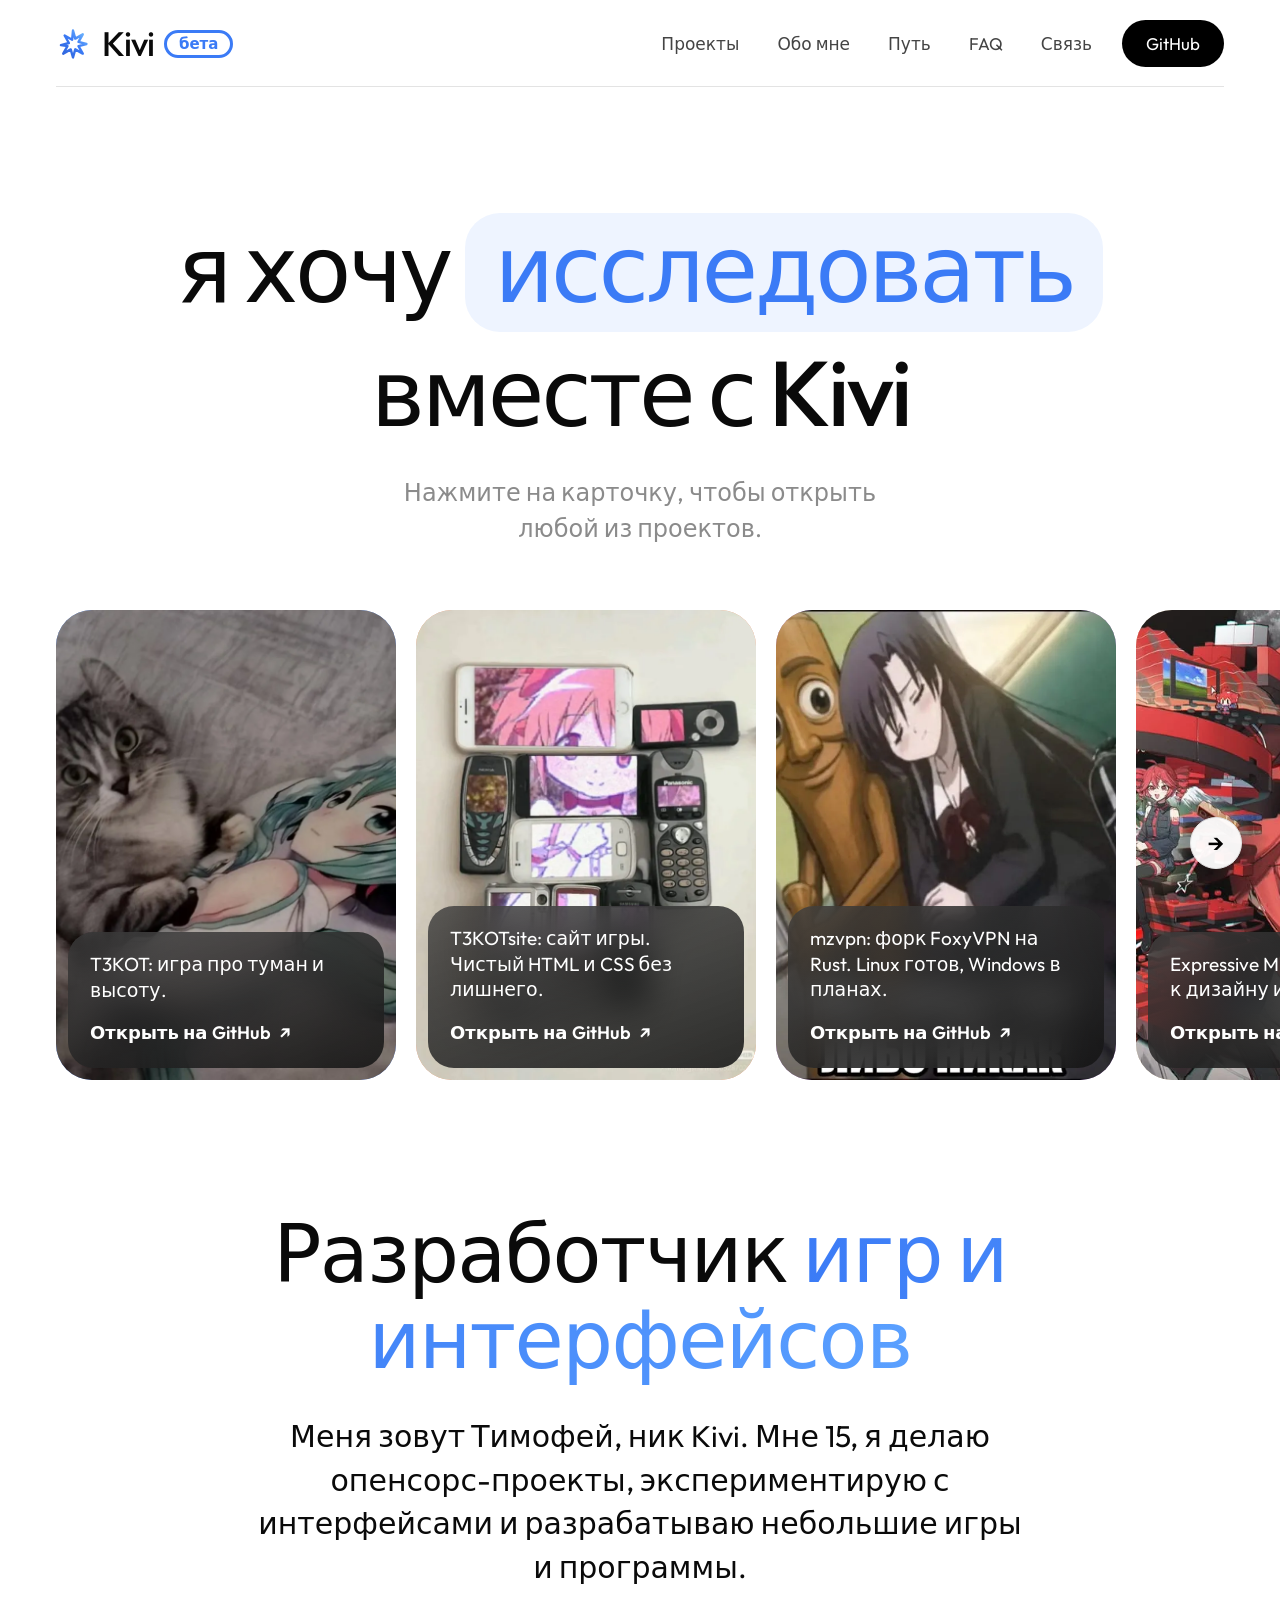
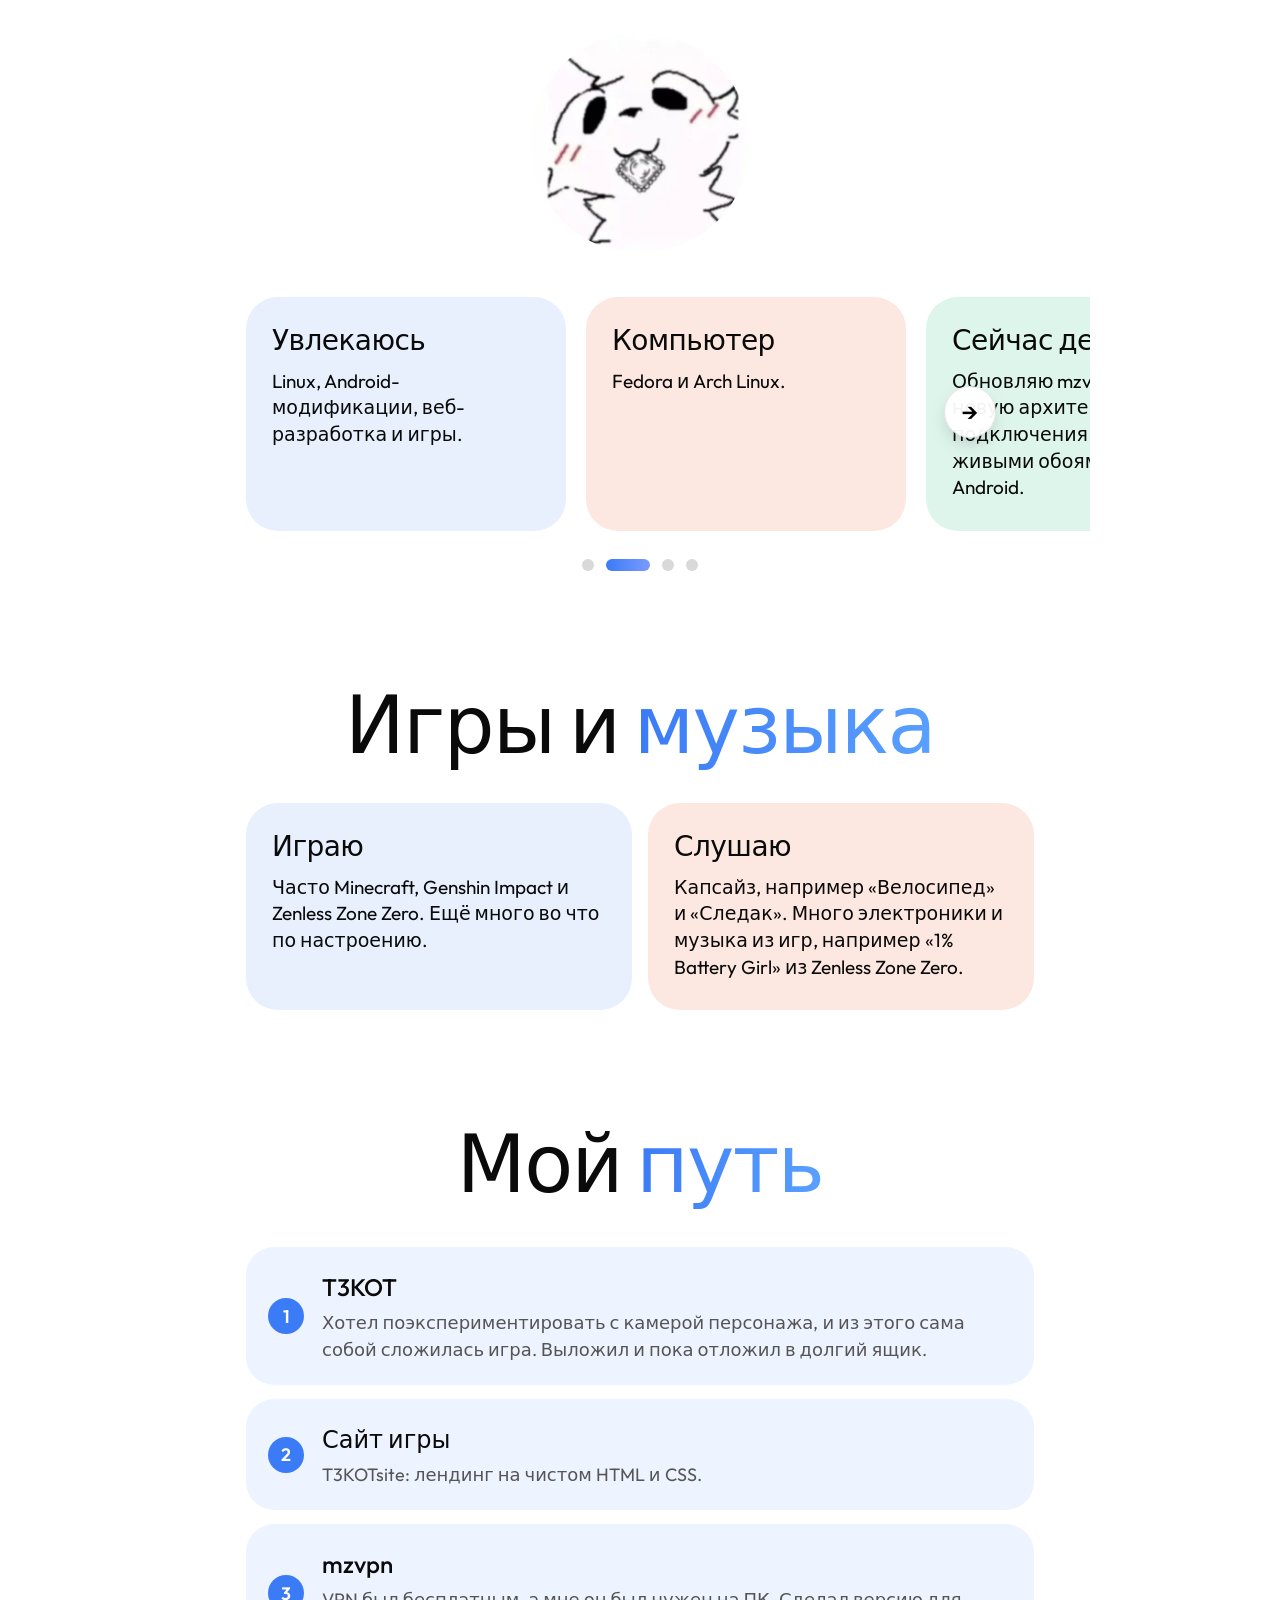
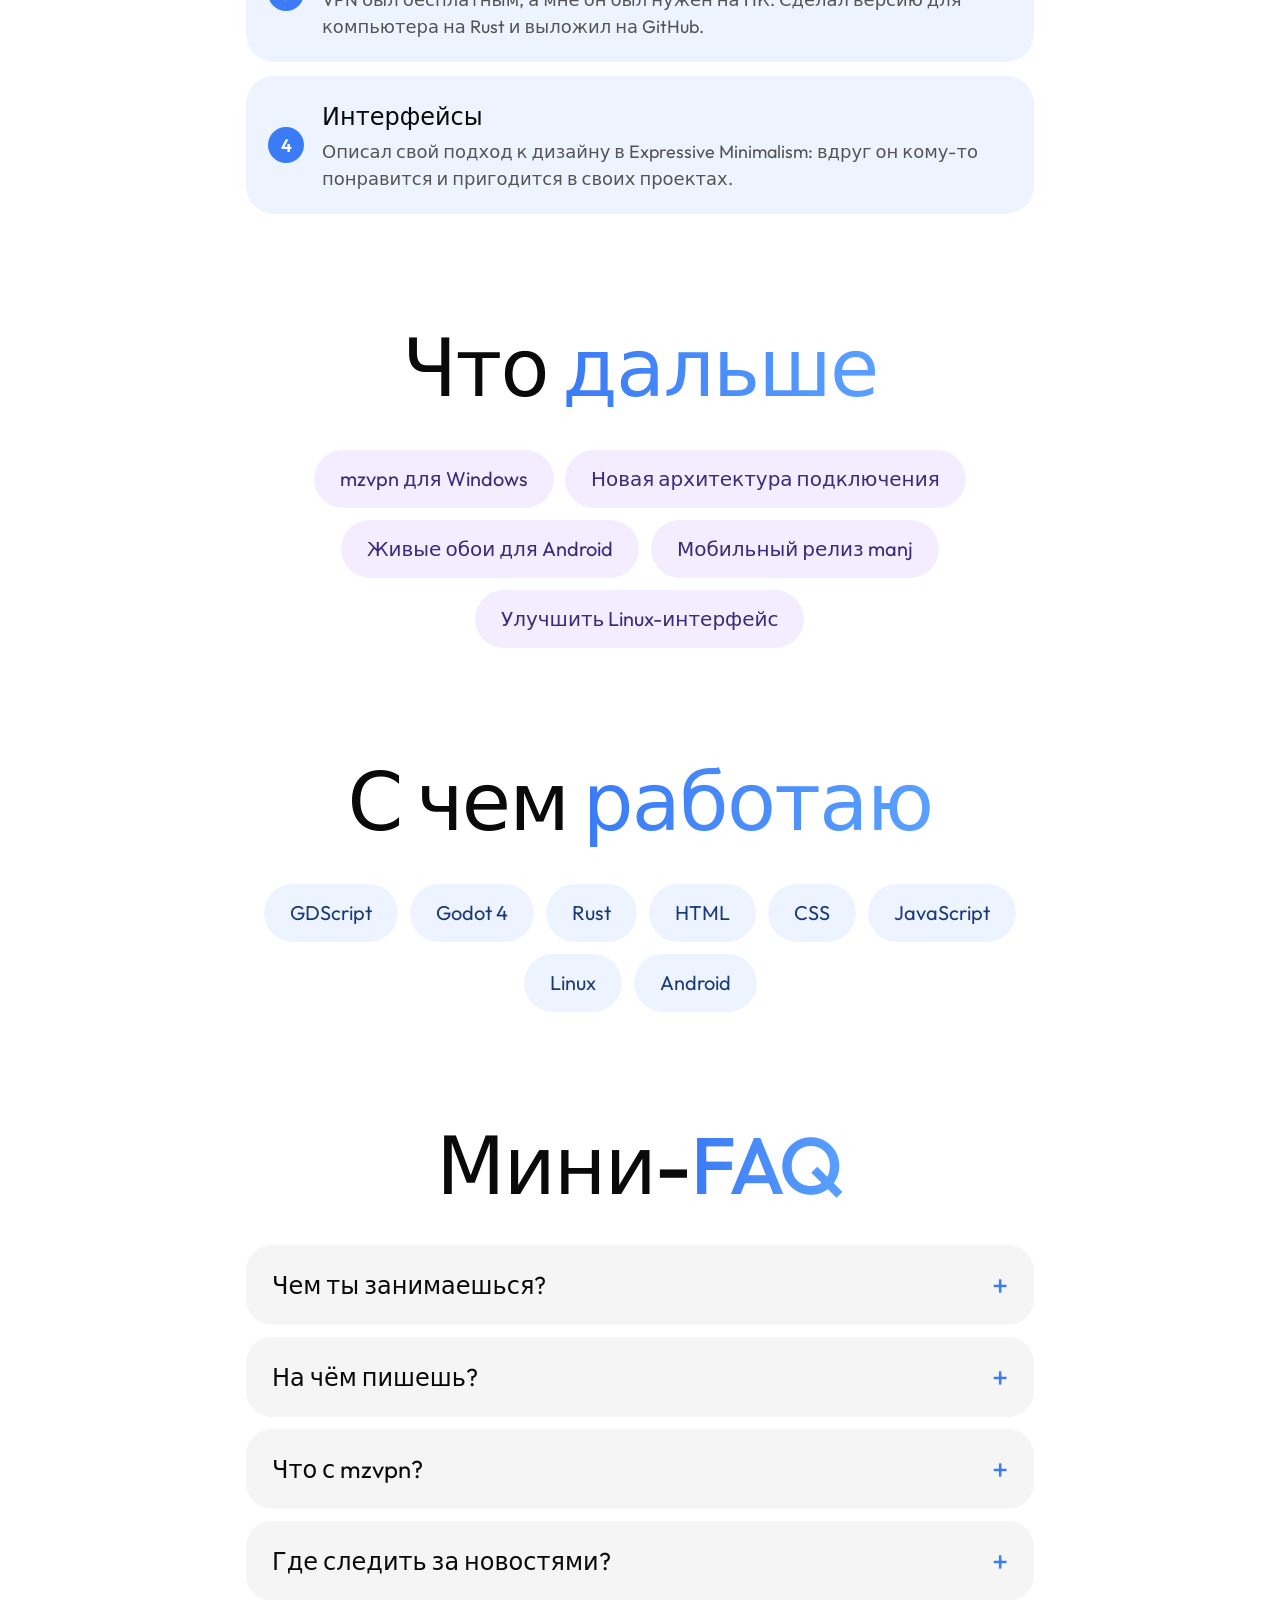
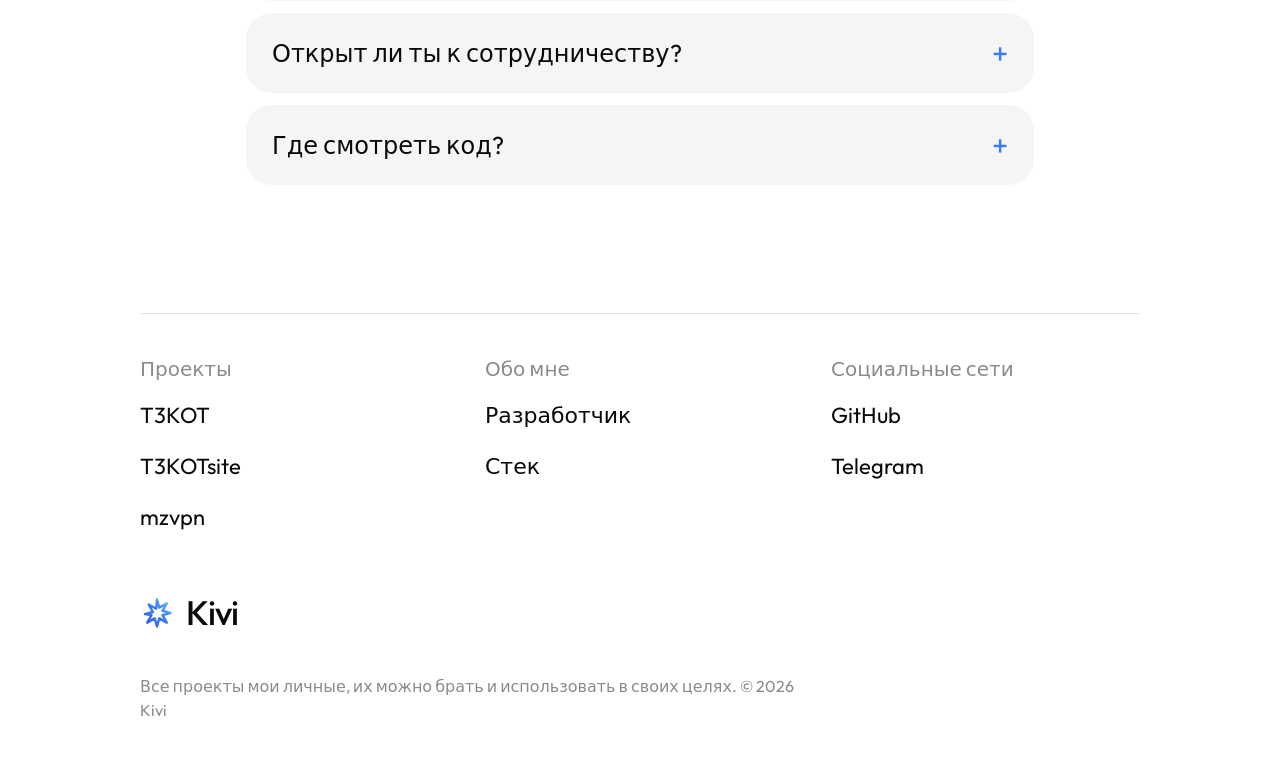
==== commit 56daa29b: "Подвал: проекты личные, можно использовать в своих целях Co-Authored-By: Claude Sonnet 5.5 <noreply@" ====
--- a/index.html
+++ b/index.html
@@ -12,7 +12,7 @@
 <link rel="stylesheet" href="https://fonts.googleapis.com/css2?family=Outfit:wght@400;500;600&display=swap">
 <link rel="icon" href="data:image/svg+xml,%3Csvg xmlns=%27http://www.w3.org/2000/svg%27 viewBox=%270 0 24 24%27%3E%3Cdefs%3E%3ClinearGradient id=%27g%27 x1=%270%27 y1=%271%27 x2=%271%27 y2=%270%27%3E%3Cstop offset=%270%27 stop-color=%27%232f63d9%27/%3E%3Cstop offset=%271%27 stop-color=%27%237cc4ff%27/%3E%3C/linearGradient%3E%3C/defs%3E%3Cpath fill=%27none%27 stroke=%27url(%23g)%27 stroke-width=%271.7%27 stroke-linejoin=%27round%27 d=%27M12 2.5l1.6 5.7 5.3-3-3 5.3 5.6 1.5-5.6 1.5 3 5.3-5.3-3L12 21.5l-1.6-5.7-5.3 3 3-5.3L3.5 12.8l5.6-1.5-3-5.3 5.3 3z%27/%3E%3C/svg%3E">
 <script>document.documentElement.className+=" js"</script>
-<link rel="stylesheet" href="style.css?v=19">
+<link rel="stylesheet" href="style.css?v=20">
 </head>
 <body>
 <svg width="0" height="0" style="position:absolute" aria-hidden="true" focusable="false"><defs><linearGradient id="kg" x1="0" y1="1" x2="1" y2="0"><stop offset="0" stop-color="#2f63d9"/><stop offset=".55" stop-color="#3b7bf6"/><stop offset="1" stop-color="#7cc4ff"/></linearGradient></defs></svg>
@@ -130,7 +130,7 @@
     <div class="fgroup"><h4>Обо мне</h4><a href="#about">Разработчик</a><a href="#stack">Стек</a></div>
     <div class="fgroup"><h4>Социальные сети</h4><a href="https://github.com/kivihahi" target="_blank" rel="noopener">GitHub</a><a href="https://t.me/kividev" target="_blank" rel="noopener">Telegram</a></div>
     <div class="foot-brand"><svg class="star" viewBox="0 0 24 24" aria-hidden="true"><path d="M12 2.5l1.6 5.7 5.3-3-3 5.3 5.6 1.5-5.6 1.5 3 5.3-5.3-3L12 21.5l-1.6-5.7-5.3 3 3-5.3L3.5 12.8l5.6-1.5-3-5.3 5.3 3z"/></svg><span class="word">Kivi</span></div>
-    <p class="disclaimer">Неофициальная учебная версия портфолио в стиле Material. Проекты принадлежат их авторам. © <span id="year">2026</span> Kivi</p>
+    <p class="disclaimer">Все проекты мои личные, их можно брать и использовать в своих целях. © <span id="year">2026</span> Kivi</p>
   </div>
 </footer>
 <script src="app.js?v=19" defer></script>
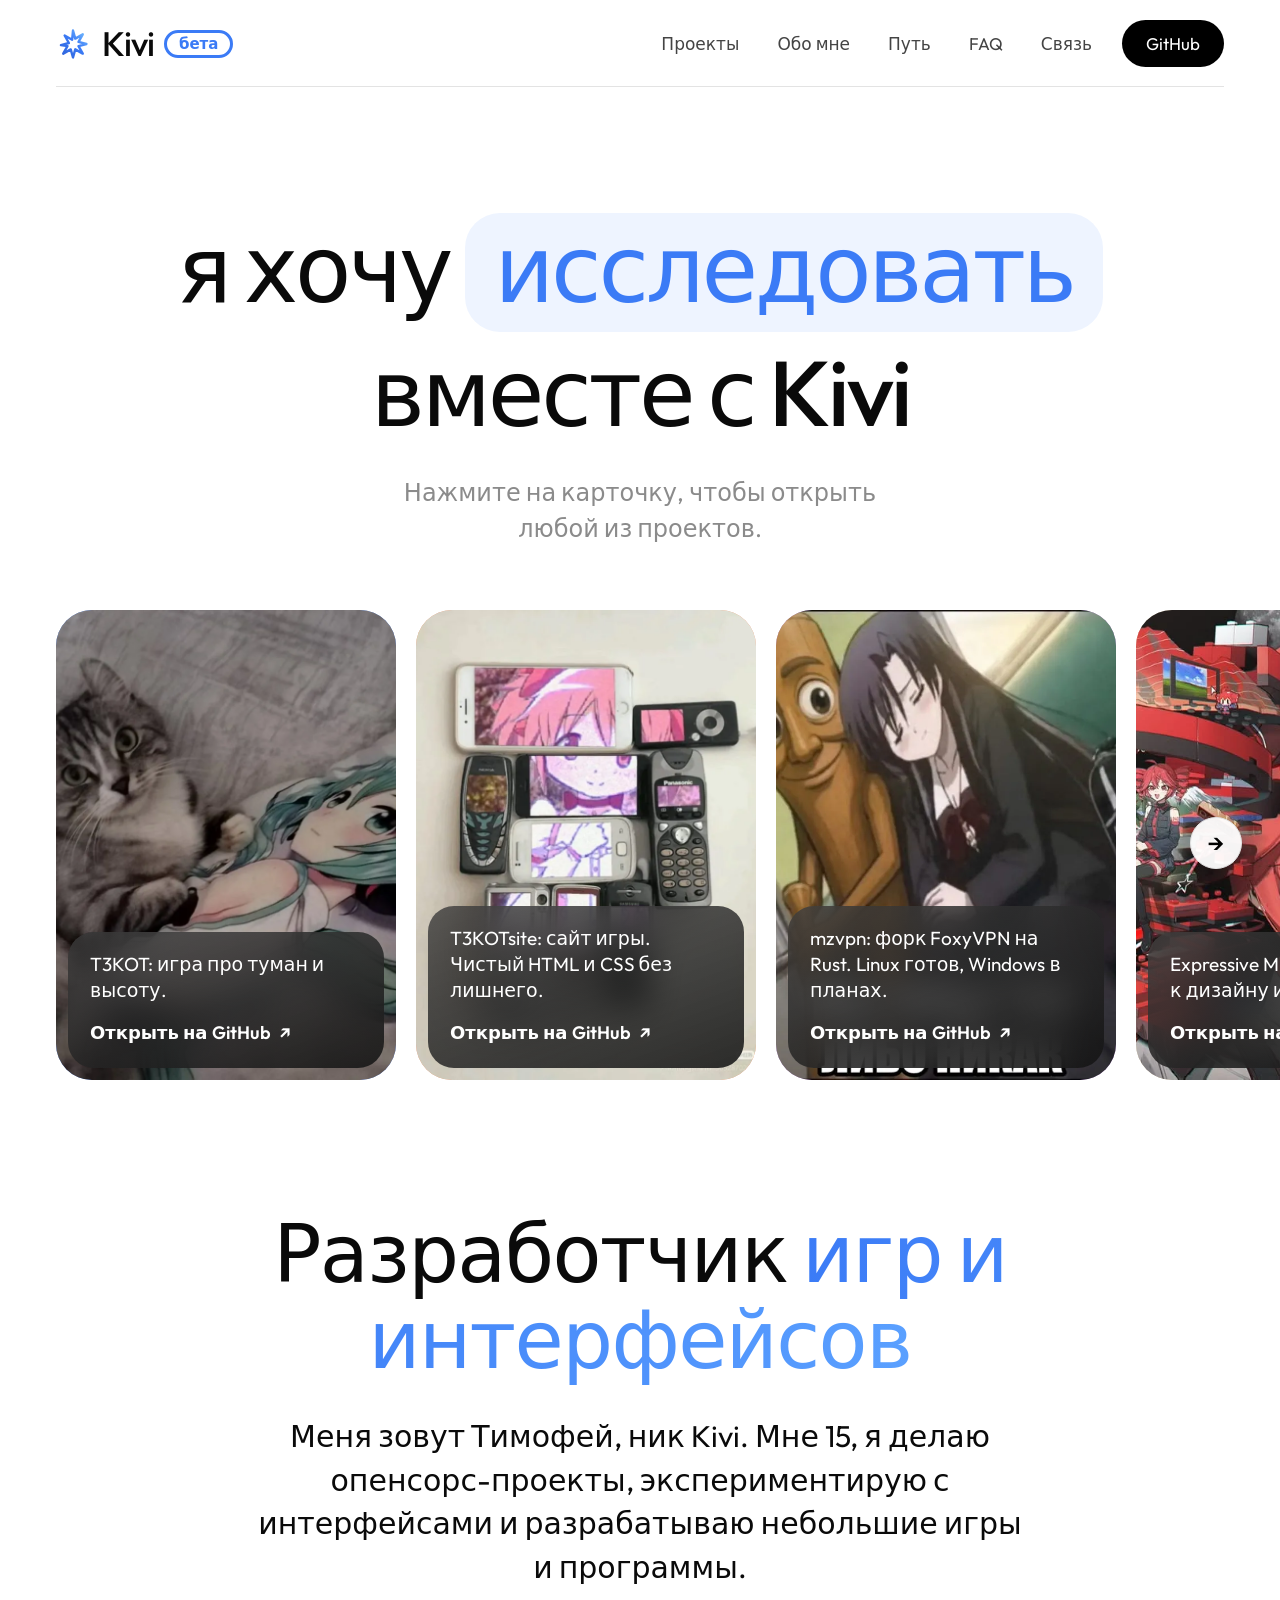
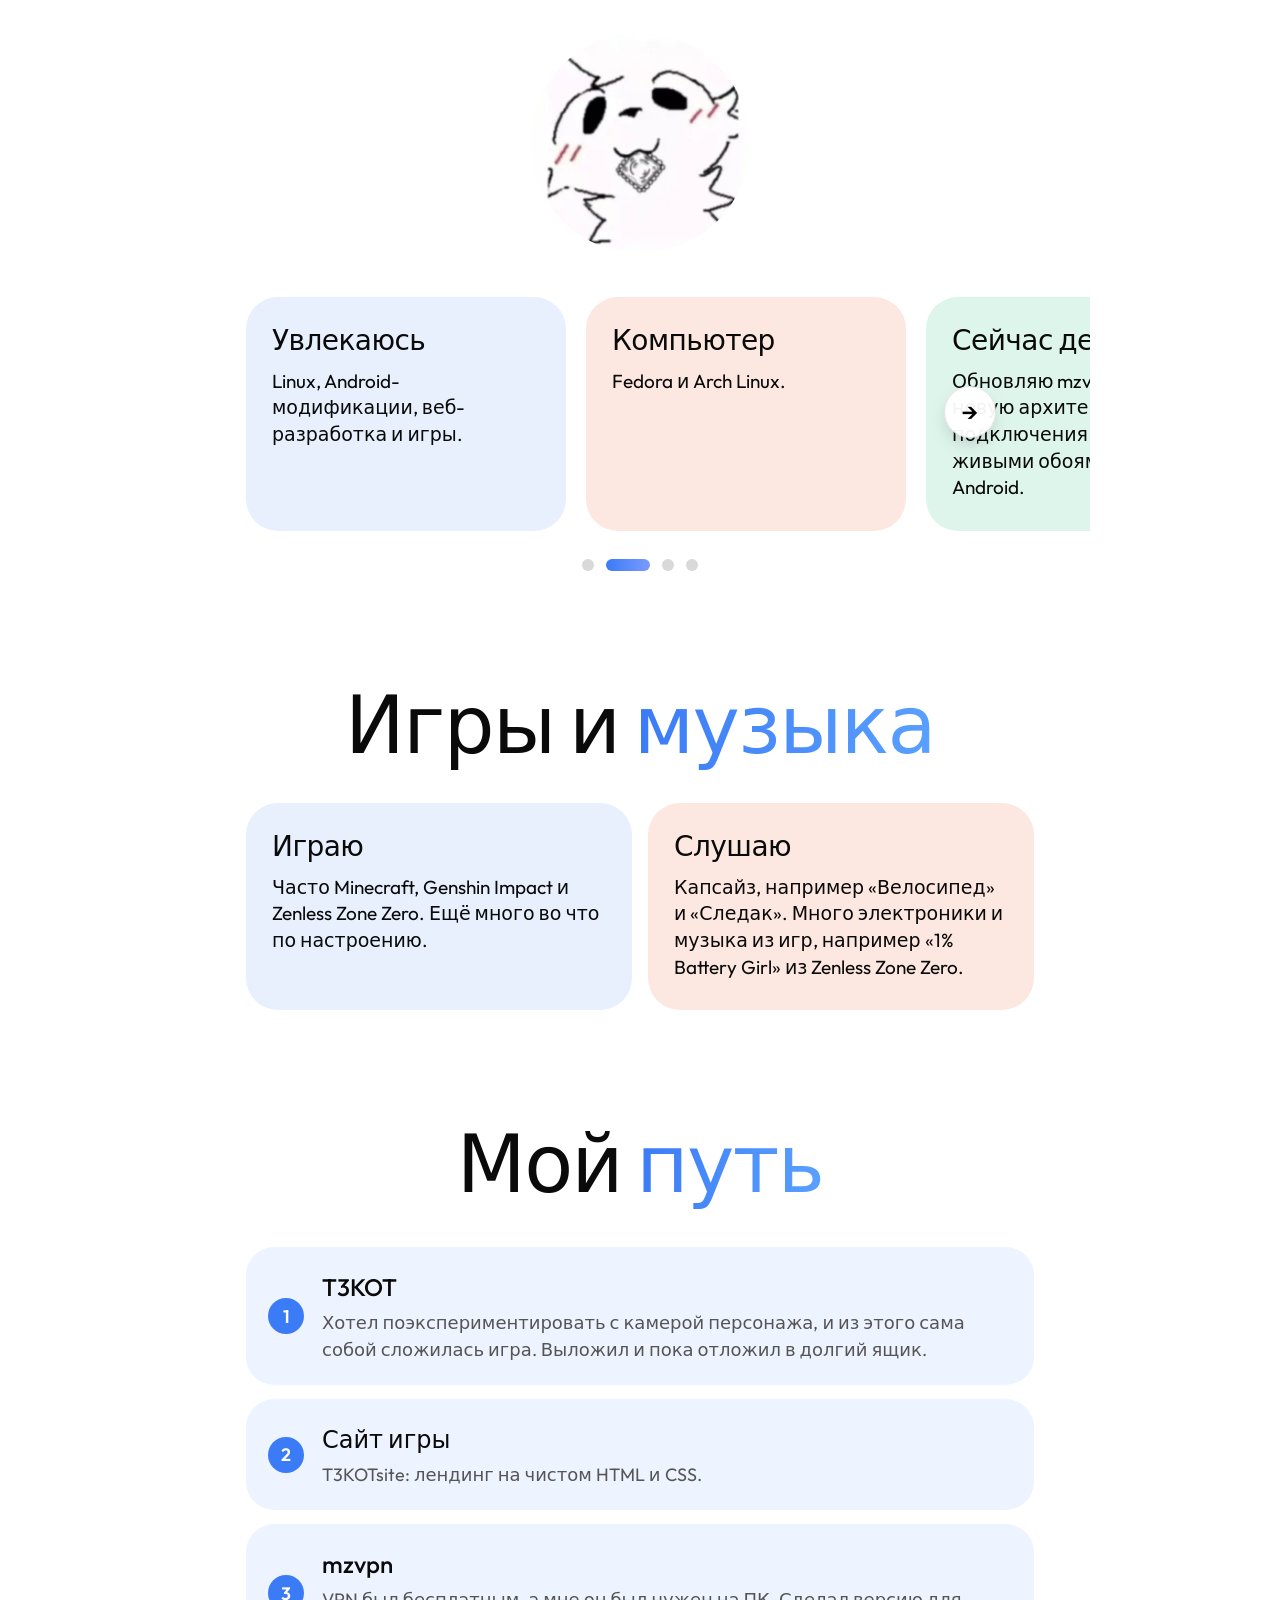
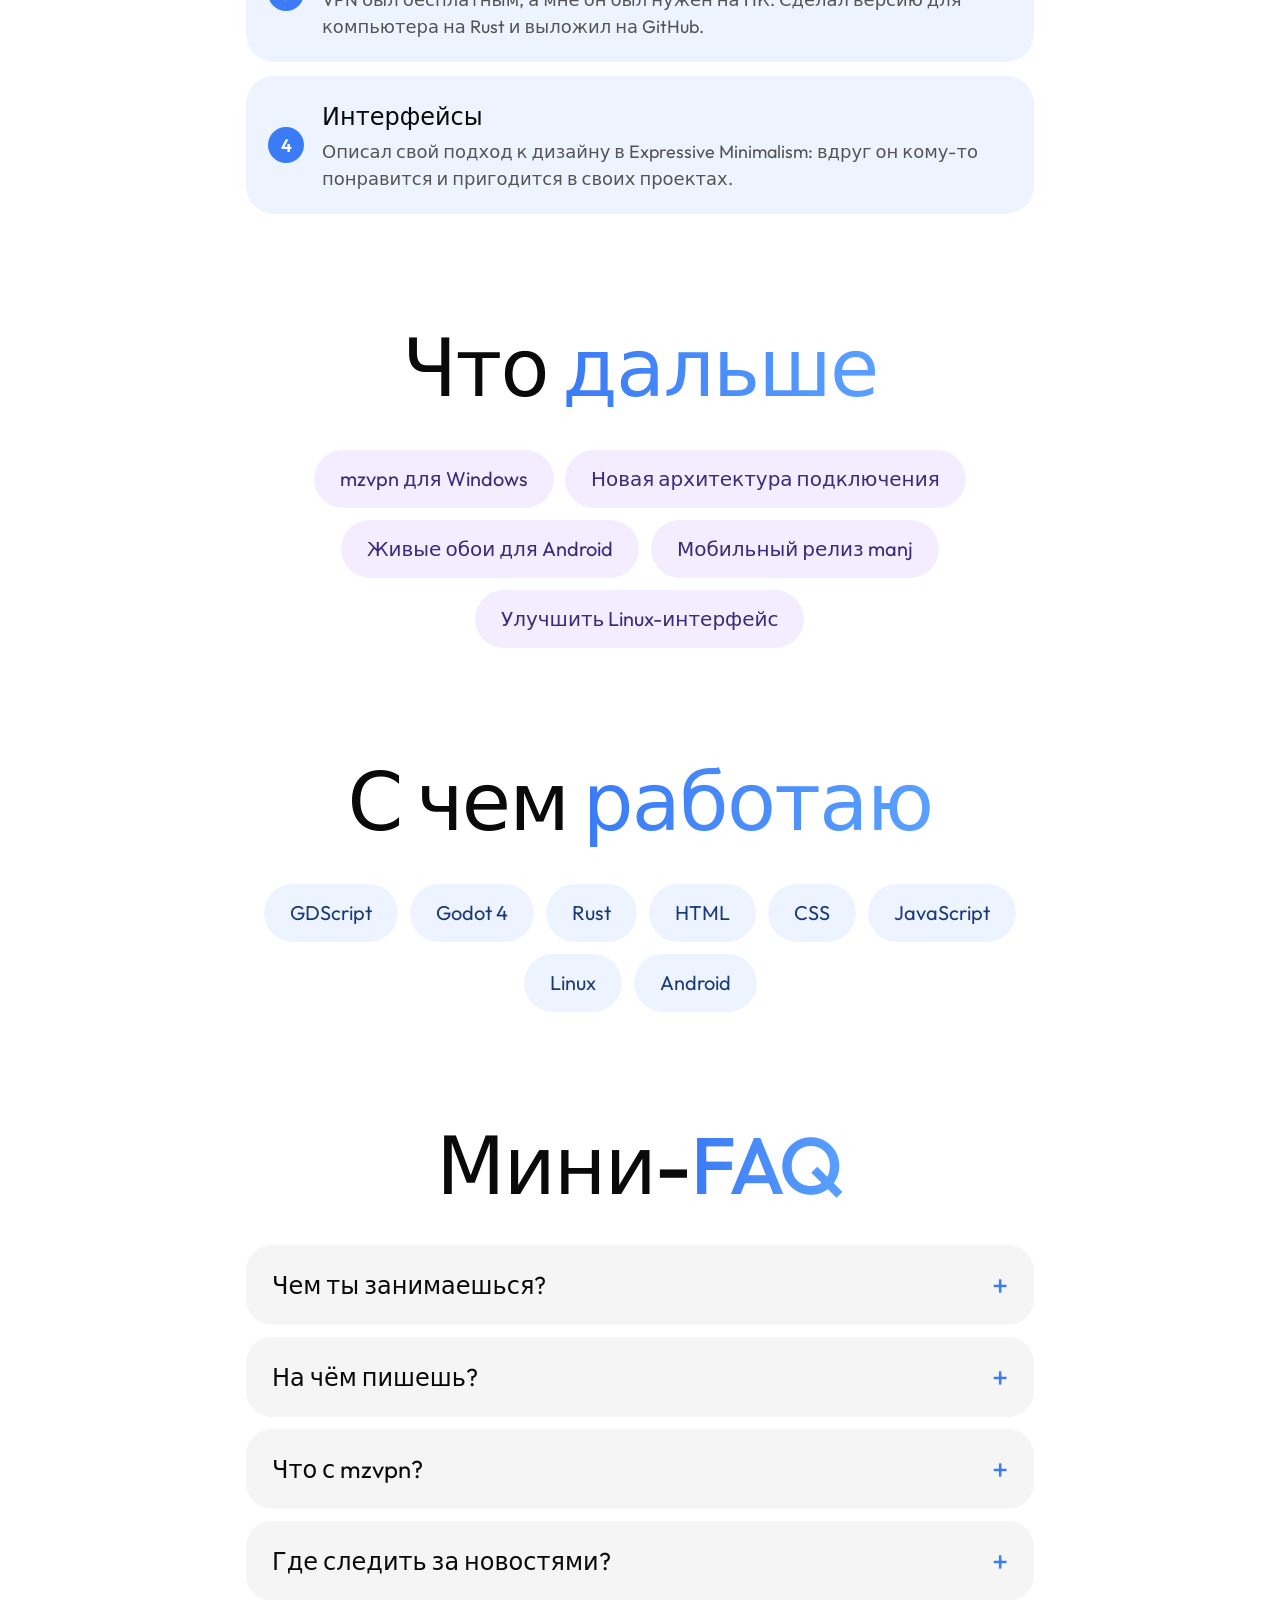
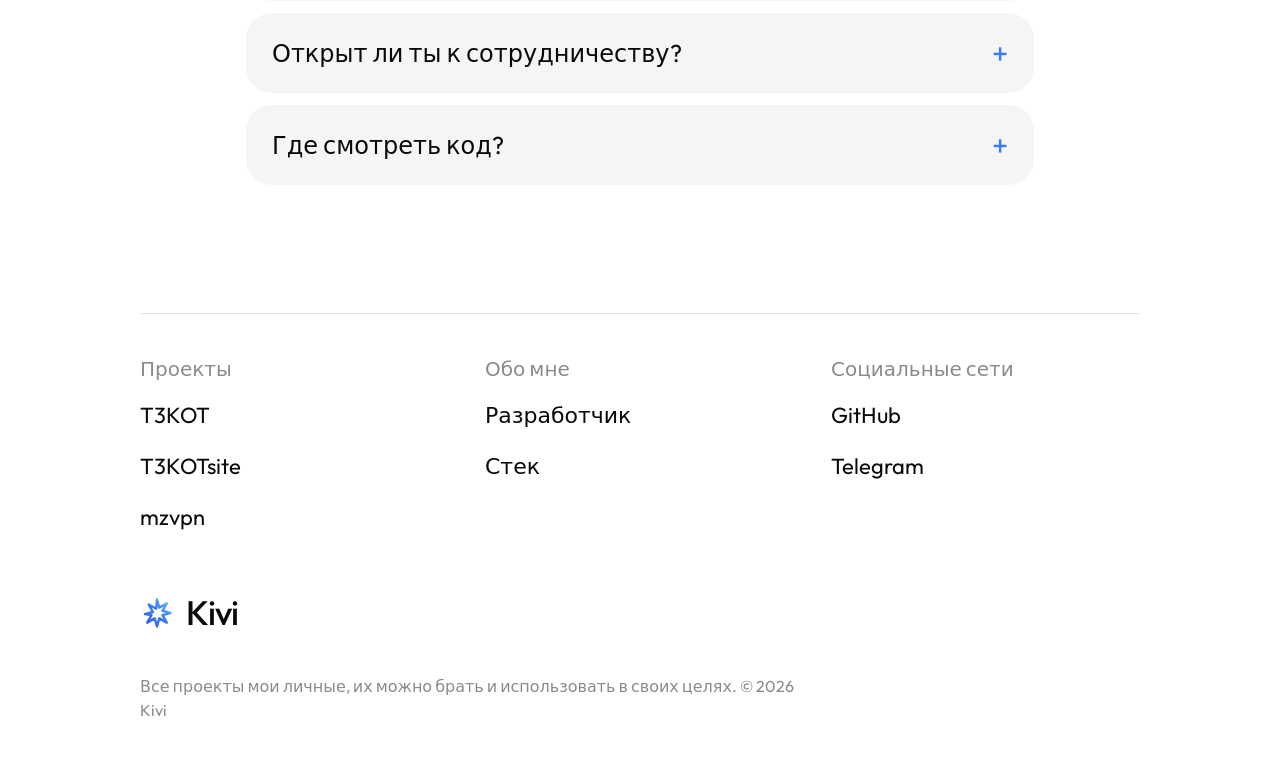
==== commit 936c41a8: "Быстрее появление блоков из размытия Co-Authored-By: Claude Sonnet 5.5 <noreply@anthropic.com> Claud" ====
--- a/index.html
+++ b/index.html
@@ -12,7 +12,7 @@
 <link rel="stylesheet" href="https://fonts.googleapis.com/css2?family=Outfit:wght@400;500;600&display=swap">
 <link rel="icon" href="data:image/svg+xml,%3Csvg xmlns=%27http://www.w3.org/2000/svg%27 viewBox=%270 0 24 24%27%3E%3Cdefs%3E%3ClinearGradient id=%27g%27 x1=%270%27 y1=%271%27 x2=%271%27 y2=%270%27%3E%3Cstop offset=%270%27 stop-color=%27%232f63d9%27/%3E%3Cstop offset=%271%27 stop-color=%27%237cc4ff%27/%3E%3C/linearGradient%3E%3C/defs%3E%3Cpath fill=%27none%27 stroke=%27url(%23g)%27 stroke-width=%271.7%27 stroke-linejoin=%27round%27 d=%27M12 2.5l1.6 5.7 5.3-3-3 5.3 5.6 1.5-5.6 1.5 3 5.3-5.3-3L12 21.5l-1.6-5.7-5.3 3 3-5.3L3.5 12.8l5.6-1.5-3-5.3 5.3 3z%27/%3E%3C/svg%3E">
 <script>document.documentElement.className+=" js"</script>
-<link rel="stylesheet" href="style.css?v=20">
+<link rel="stylesheet" href="style.css?v=21">
 </head>
 <body>
 <svg width="0" height="0" style="position:absolute" aria-hidden="true" focusable="false"><defs><linearGradient id="kg" x1="0" y1="1" x2="1" y2="0"><stop offset="0" stop-color="#2f63d9"/><stop offset=".55" stop-color="#3b7bf6"/><stop offset="1" stop-color="#7cc4ff"/></linearGradient></defs></svg>
@@ -133,6 +133,6 @@
     <p class="disclaimer">Все проекты мои личные, их можно брать и использовать в своих целях. © <span id="year">2026</span> Kivi</p>
   </div>
 </footer>
-<script src="app.js?v=19" defer></script>
+<script src="app.js?v=21" defer></script>
 </body>
 </html>
--- a/style.css
+++ b/style.css
@@ -129,11 +129,11 @@
 
 /* Анимации в стиле Material: появление при прокрутке, мягкий подъём, плавные раскрытия */
 .top.is-stuck{box-shadow:0 10px 30px -22px rgba(0,0,0,.35)}
-.js .rv{opacity:0;transform:translateY(36px);filter:blur(6px);transition:opacity 1s var(--ease),transform 1.1s var(--ease-out),filter 1s var(--ease);transition-delay:calc(var(--i,0)*90ms);will-change:opacity,transform}
+.js .rv{opacity:0;transform:translateY(36px);filter:blur(6px);transition:opacity .55s var(--ease),transform .65s var(--ease-out),filter .55s var(--ease);transition-delay:calc(var(--i,0)*45ms);will-change:opacity,transform}
 .js .rv.in{opacity:1;transform:none;filter:none}
 .js .rv.in.done{will-change:auto}
-.js .hero .rv{transition-duration:1.2s,1.3s,1.2s}
-.js .pcard.rv.in{transition:opacity 1s var(--ease),transform .6s var(--ease-out),filter 1s var(--ease),box-shadow .6s var(--ease-out)}
+.js .hero .rv{transition-duration:.75s,.85s,.75s}
+.js .pcard.rv.in{transition:opacity .55s var(--ease),transform .6s var(--ease-out),filter .55s var(--ease),box-shadow .6s var(--ease-out)}
 .glow{will-change:transform}
 .pill,.tab,.chips li,.fcard,.steps li,.faq details,.menu a,.rail-btn{transition-timing-function:var(--ease);transition-duration:.35s}
 .fcard,.steps li,.chips li{transition-property:transform,box-shadow,background-color}
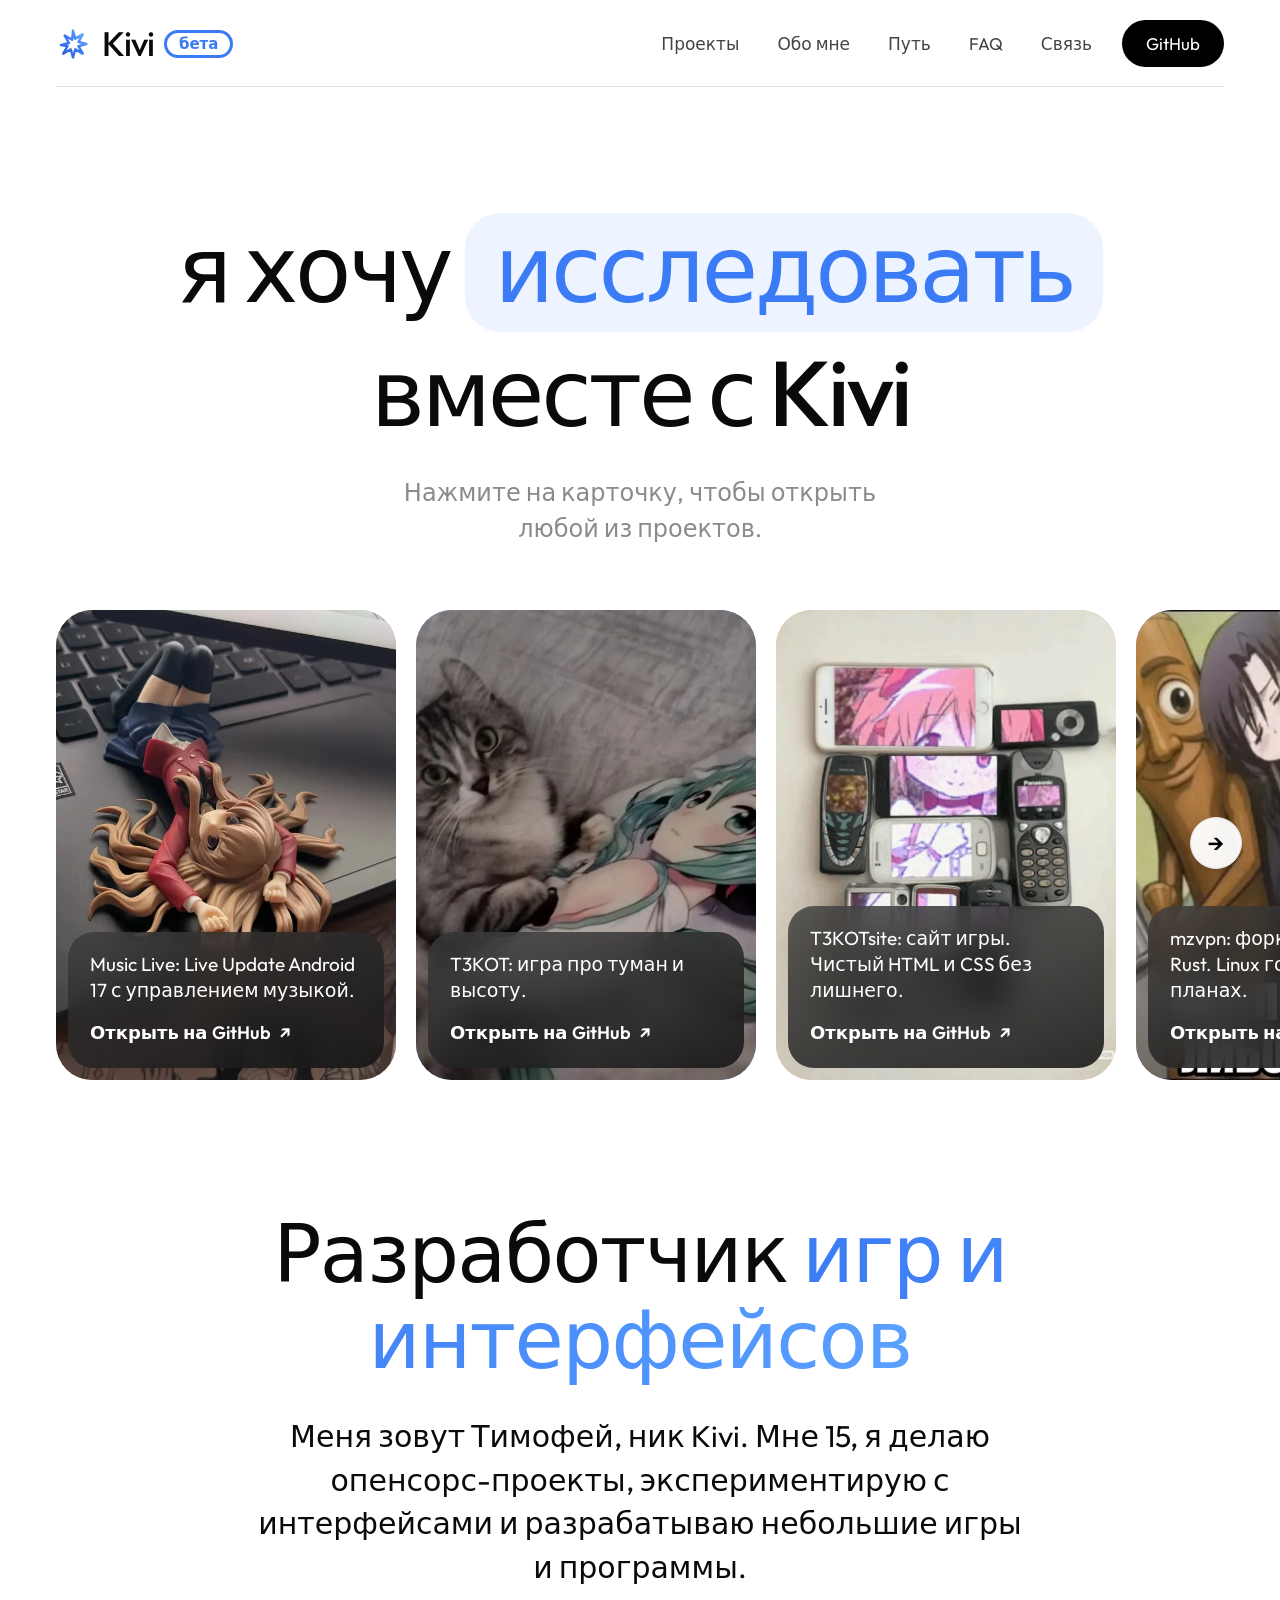
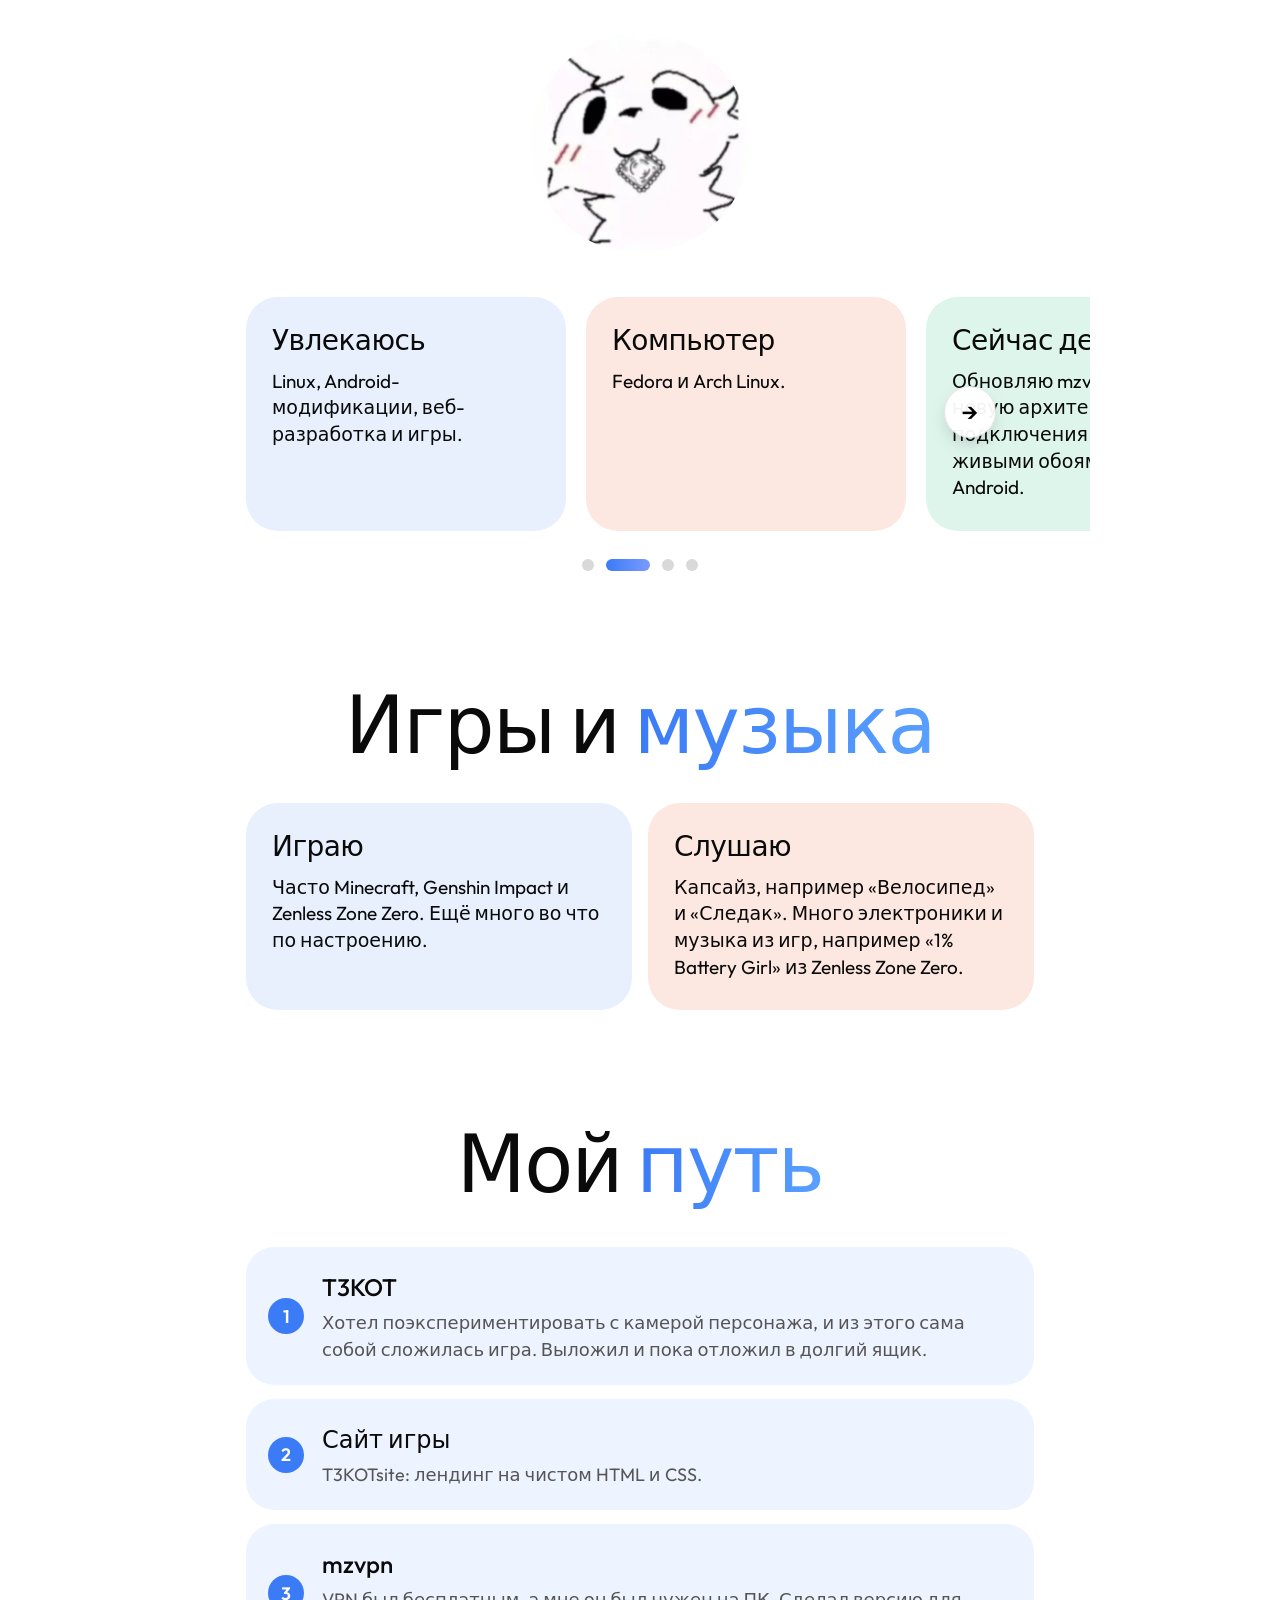
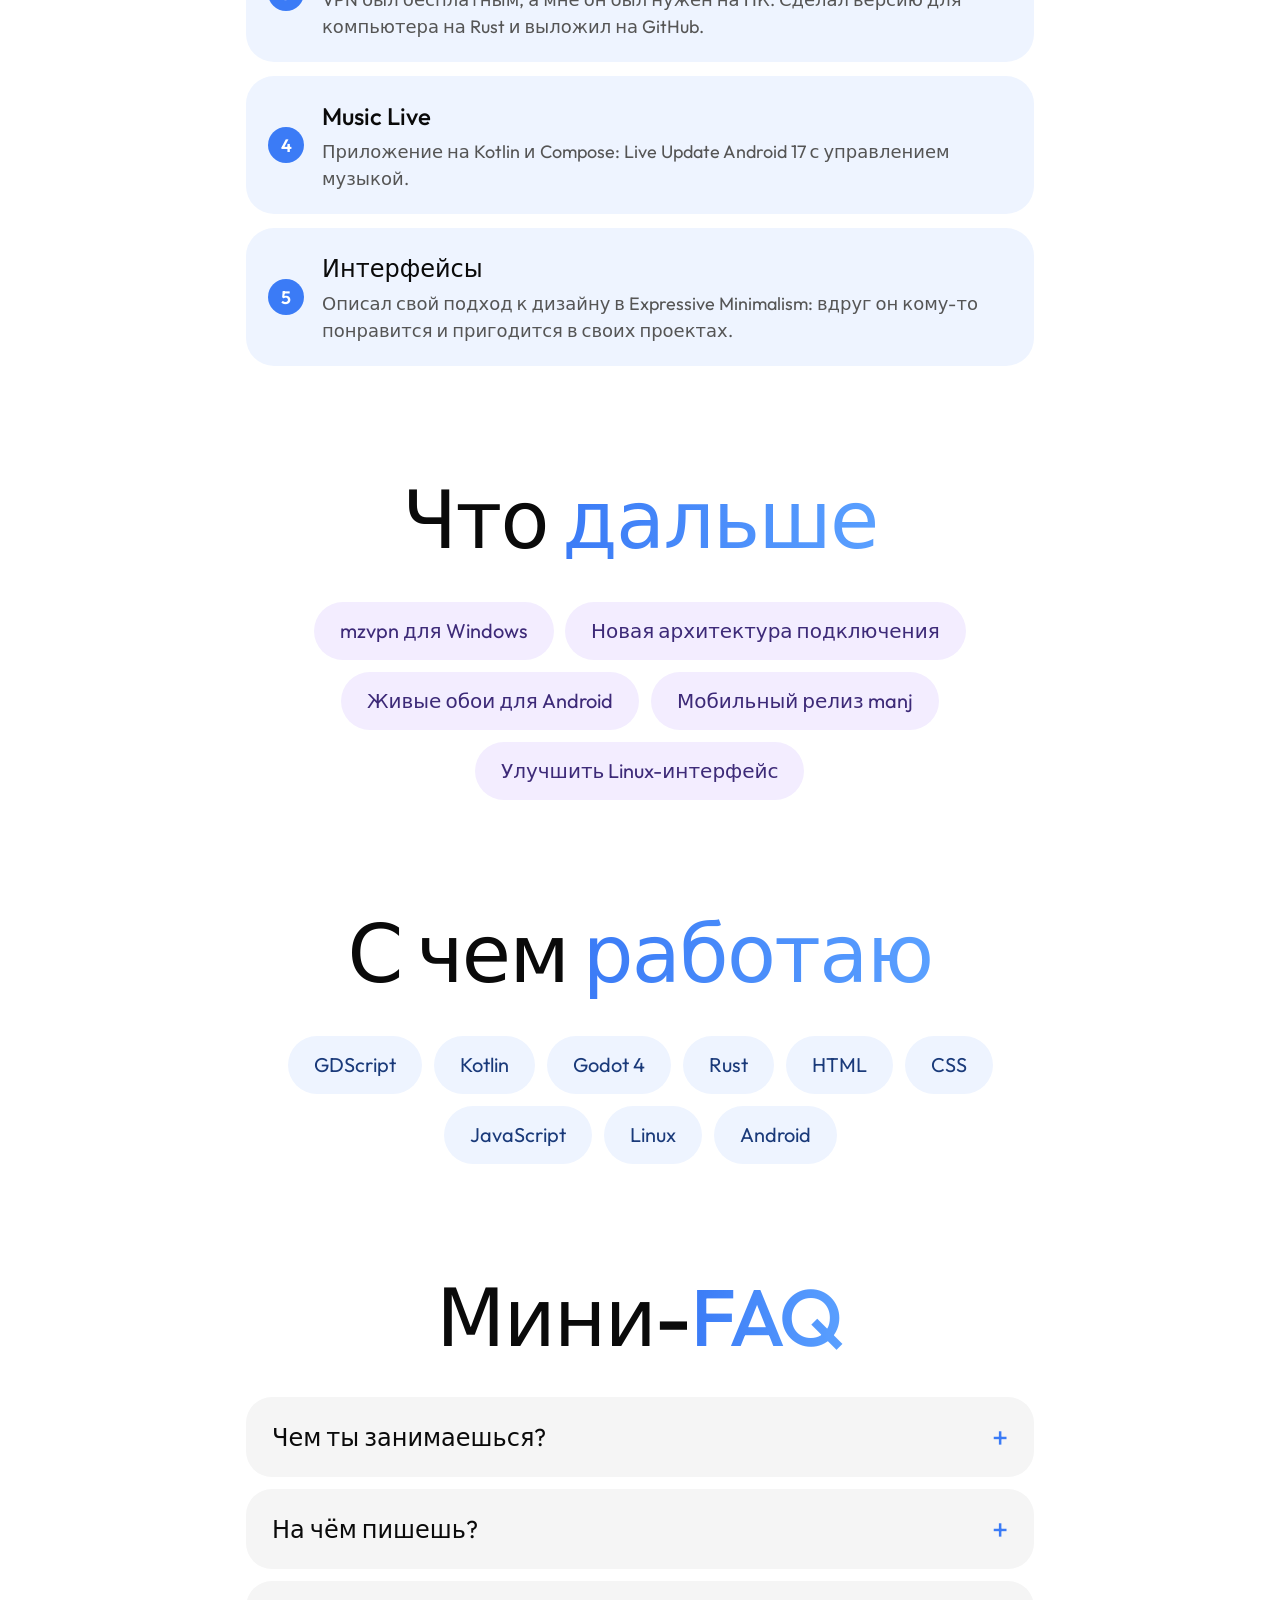
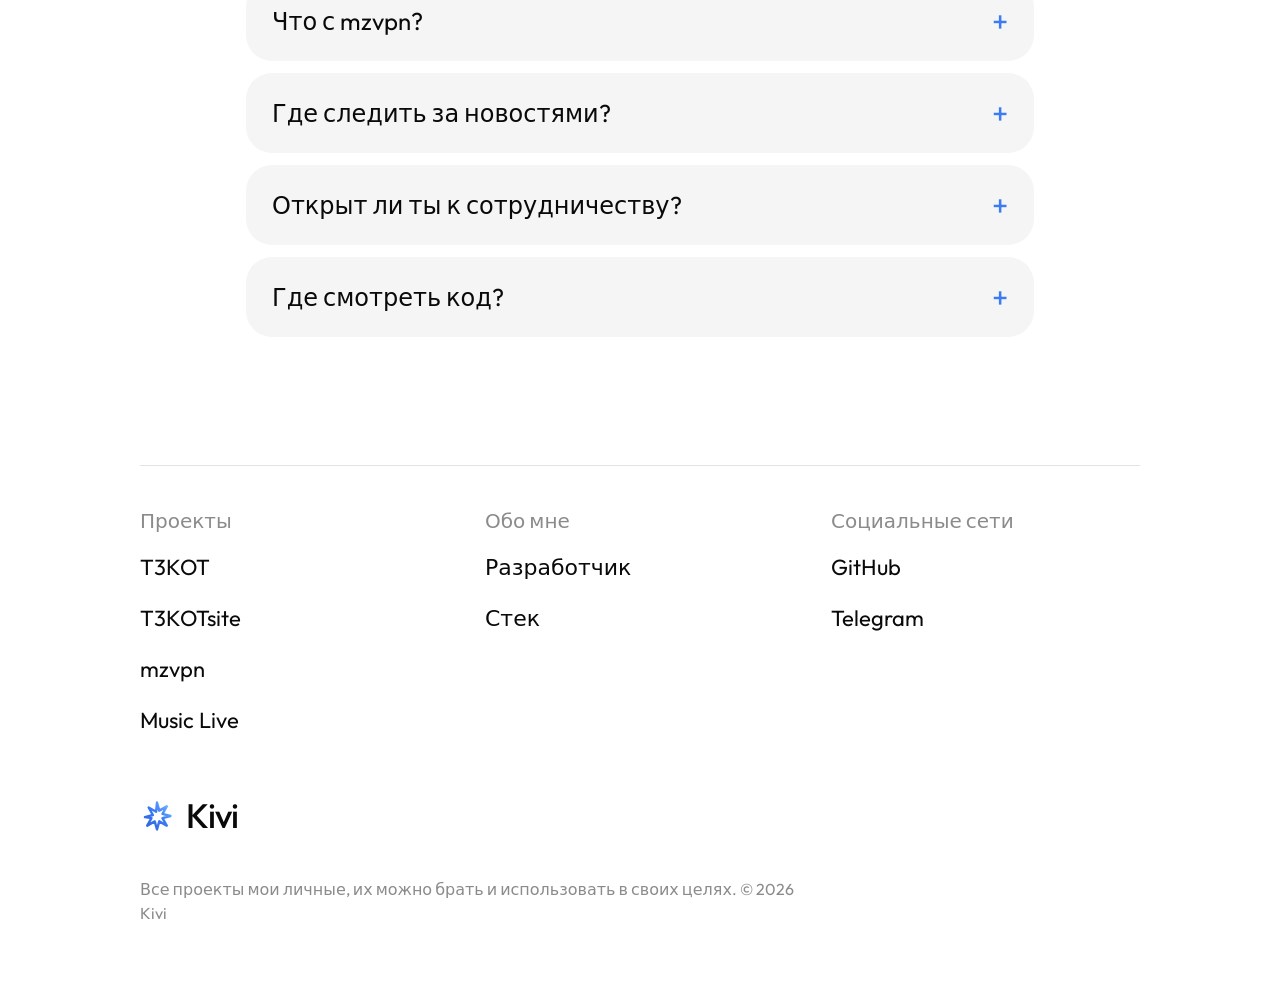
==== commit b89bcf44: "Новый проект Music Live: первым в ленте, в пути, стеке, FAQ и подвале Co-Authored-By: Claude Sonnet " ====
--- a/index.html
+++ b/index.html
@@ -12,7 +12,7 @@
 <link rel="stylesheet" href="https://fonts.googleapis.com/css2?family=Outfit:wght@400;500;600&display=swap">
 <link rel="icon" href="data:image/svg+xml,%3Csvg xmlns=%27http://www.w3.org/2000/svg%27 viewBox=%270 0 24 24%27%3E%3Cdefs%3E%3ClinearGradient id=%27g%27 x1=%270%27 y1=%271%27 x2=%271%27 y2=%270%27%3E%3Cstop offset=%270%27 stop-color=%27%232f63d9%27/%3E%3Cstop offset=%271%27 stop-color=%27%237cc4ff%27/%3E%3C/linearGradient%3E%3C/defs%3E%3Cpath fill=%27none%27 stroke=%27url(%23g)%27 stroke-width=%271.7%27 stroke-linejoin=%27round%27 d=%27M12 2.5l1.6 5.7 5.3-3-3 5.3 5.6 1.5-5.6 1.5 3 5.3-5.3-3L12 21.5l-1.6-5.7-5.3 3 3-5.3L3.5 12.8l5.6-1.5-3-5.3 5.3 3z%27/%3E%3C/svg%3E">
 <script>document.documentElement.className+=" js"</script>
-<link rel="stylesheet" href="style.css?v=21">
+<link rel="stylesheet" href="style.css?v=23">
 </head>
 <body>
 <svg width="0" height="0" style="position:absolute" aria-hidden="true" focusable="false"><defs><linearGradient id="kg" x1="0" y1="1" x2="1" y2="0"><stop offset="0" stop-color="#2f63d9"/><stop offset=".55" stop-color="#3b7bf6"/><stop offset="1" stop-color="#7cc4ff"/></linearGradient></defs></svg>
@@ -43,6 +43,10 @@
 
   <section class="rail-wrap" id="projects" aria-label="Проекты">
     <div class="rail" id="rail-projects" tabindex="0">
+      <a class="pcard c-rose" href="https://github.com/kivihahi/music-live" target="_blank" rel="noopener">
+        <img src="assets/cover-music-live.webp" alt="Обложка проекта Music Live" width="735" height="802" loading="lazy">
+        <div class="glass"><p>Music Live: Live Update Android 17 с управлением музыкой.</p><span class="go">Открыть на GitHub <i aria-hidden="true">↗</i></span></div>
+      </a>
       <a class="pcard c-blue" href="https://github.com/kivihahi/T3KOT" target="_blank" rel="noopener">
         <img src="assets/cover-t3kot.webp" alt="Обложка проекта T3KOT" width="960" height="960" loading="lazy">
         <div class="glass"><p>T3KOT: игра про туман и высоту.</p><span class="go">Открыть на GitHub <i aria-hidden="true">↗</i></span></div>
@@ -94,6 +98,7 @@
       <li><b>T3KOT</b><span>Хотел поэкспериментировать с камерой персонажа, и из этого сама собой сложилась игра. Выложил и пока отложил в долгий ящик.</span></li>
       <li><b>Сайт игры</b><span>T3KOTsite: лендинг на чистом HTML и CSS.</span></li>
       <li><b>mzvpn</b><span>VPN был бесплатным, а мне он был нужен на ПК. Сделал версию для компьютера на Rust и выложил на GitHub.</span></li>
+      <li><b>Music Live</b><span>Приложение на Kotlin и Compose: Live Update Android 17 с управлением музыкой.</span></li>
       <li><b>Интерфейсы</b><span>Описал свой подход к дизайну в Expressive Minimalism: вдруг он кому-то понравится и пригодится в своих проектах.</span></li>
     </ol>
   </section>
@@ -108,14 +113,14 @@
   <section class="block" id="stack">
     <h2>С чем <span class="blue">работаю</span></h2>
     <ul class="chips">
-      <li>GDScript</li><li>Godot 4</li><li>Rust</li><li>HTML</li><li>CSS</li><li>JavaScript</li><li>Linux</li><li>Android</li>
+      <li>GDScript</li><li>Kotlin</li><li>Godot 4</li><li>Rust</li><li>HTML</li><li>CSS</li><li>JavaScript</li><li>Linux</li><li>Android</li>
     </ul>
   </section>
   <section class="block" id="faq">
     <h2>Мини-<span class="blue">FAQ</span></h2>
     <div class="faq">
       <details><summary>Чем ты занимаешься?</summary><p>Делаю опенсорс-проекты, небольшие игры и программы, экспериментирую с интерфейсами.</p></details>
-      <details><summary>На чём пишешь?</summary><p>GDScript и Godot 4 для игр, Rust для mzvpn, HTML, CSS и JavaScript для сайтов.</p></details>
+      <details><summary>На чём пишешь?</summary><p>GDScript и Godot 4 для игр, Rust для mzvpn, Kotlin и Jetpack Compose для Android, HTML, CSS и JavaScript для сайтов.</p></details>
       <details><summary>Что с mzvpn?</summary><p>Это форк FoxyVPN для ПК. Версия для Linux готова, Windows запланирована, macOS рассматривается.</p></details>
       <details><summary>Где следить за новостями?</summary><p>В Telegram-канале dev: там релизы, видео и заметки о проектах.</p></details>
       <details><summary>Открыт ли ты к сотрудничеству?</summary><p>Да, открыт. Пиши мне в личные сообщения в Telegram: <a href="https://t.me/kivihah" target="_blank" rel="noopener">@kivihah</a>, он указан в описании канала dev.</p></details>
@@ -126,13 +131,13 @@
 
 <footer class="foot" id="links">
   <div class="foot-in">
-    <div class="fgroup"><h4>Проекты</h4><a href="https://github.com/kivihahi/T3KOT" target="_blank" rel="noopener">T3KOT</a><a href="https://github.com/kivihahi/T3KOTsite" target="_blank" rel="noopener">T3KOTsite</a><a href="https://github.com/kivihahi/mzvpn" target="_blank" rel="noopener">mzvpn</a></div>
+    <div class="fgroup"><h4>Проекты</h4><a href="https://github.com/kivihahi/T3KOT" target="_blank" rel="noopener">T3KOT</a><a href="https://github.com/kivihahi/T3KOTsite" target="_blank" rel="noopener">T3KOTsite</a><a href="https://github.com/kivihahi/mzvpn" target="_blank" rel="noopener">mzvpn</a><a href="https://github.com/kivihahi/music-live" target="_blank" rel="noopener">Music Live</a></div>
     <div class="fgroup"><h4>Обо мне</h4><a href="#about">Разработчик</a><a href="#stack">Стек</a></div>
     <div class="fgroup"><h4>Социальные сети</h4><a href="https://github.com/kivihahi" target="_blank" rel="noopener">GitHub</a><a href="https://t.me/kividev" target="_blank" rel="noopener">Telegram</a></div>
     <div class="foot-brand"><svg class="star" viewBox="0 0 24 24" aria-hidden="true"><path d="M12 2.5l1.6 5.7 5.3-3-3 5.3 5.6 1.5-5.6 1.5 3 5.3-5.3-3L12 21.5l-1.6-5.7-5.3 3 3-5.3L3.5 12.8l5.6-1.5-3-5.3 5.3 3z"/></svg><span class="word">Kivi</span></div>
     <p class="disclaimer">Все проекты мои личные, их можно брать и использовать в своих целях. © <span id="year">2026</span> Kivi</p>
   </div>
 </footer>
-<script src="app.js?v=21" defer></script>
+<script src="app.js?v=22" defer></script>
 </body>
 </html>
--- a/style.css
+++ b/style.css
@@ -52,7 +52,7 @@
 .pcard img{transition:transform 1.1s var(--ease-out)}
 .pcard:hover img{transform:scale(1.05)}
 .pcard img{position:absolute;inset:0;width:100%;height:100%;object-fit:cover}
-.c-blue{background:#5b8def}.c-peach{background:#f4a07a}.c-violet{background:#b784d6}.c-mint{background:#62c6b0}.c-sand{background:#d9c7a8}
+.c-blue{background:#5b8def}.c-peach{background:#f4a07a}.c-violet{background:#b784d6}.c-mint{background:#62c6b0}.c-sand{background:#d9c7a8}.c-rose{background:#c9a07a}
 .glass{position:absolute;left:12px;right:12px;bottom:12px;padding:20px 22px 22px;border-radius:26px;background:linear-gradient(160deg,rgba(60,60,60,.78),rgba(20,20,20,.88));backdrop-filter:blur(16px);-webkit-backdrop-filter:blur(16px);color:#fff;display:flex;flex-direction:column;gap:16px}
 .glass p{margin:0;font-size:19px;line-height:1.35}
 .go{font-weight:600;font-size:18px;display:inline-flex;gap:8px;align-items:center}
@@ -147,3 +147,14 @@
   .menu.is-open{visibility:visible;opacity:1;transform:none;transition:opacity .35s var(--ease),transform .45s var(--ease-out),visibility 0s}
 }
 @media(prefers-reduced-motion:reduce){.js .rv{opacity:1;transform:none;filter:none;transition:none}}
+
+/* Дождь из аватарок: только transform и opacity, без теней, чтобы не лагало */
+.hero-img{-webkit-user-select:none;user-select:none;-webkit-touch-callout:none;touch-action:manipulation;cursor:pointer}
+.rain{position:fixed;inset:0;z-index:95;overflow:hidden;pointer-events:none;contain:strict}
+.rain img{position:absolute;top:-80px;left:var(--x);width:var(--s);height:var(--s);border-radius:50%;object-fit:cover;background:#f7f5f5;opacity:0;backface-visibility:hidden;will-change:transform,opacity;animation:rain-fall var(--d) var(--dl) linear both}
+@keyframes rain-fall{
+0%{transform:translate3d(0,0,0) rotate(0);opacity:0}
+8%{opacity:1}
+90%{opacity:1}
+100%{transform:translate3d(0,calc(100vh + 160px),0) rotate(var(--r));opacity:0}}
+@media(prefers-reduced-motion:reduce){.rain{display:none}}
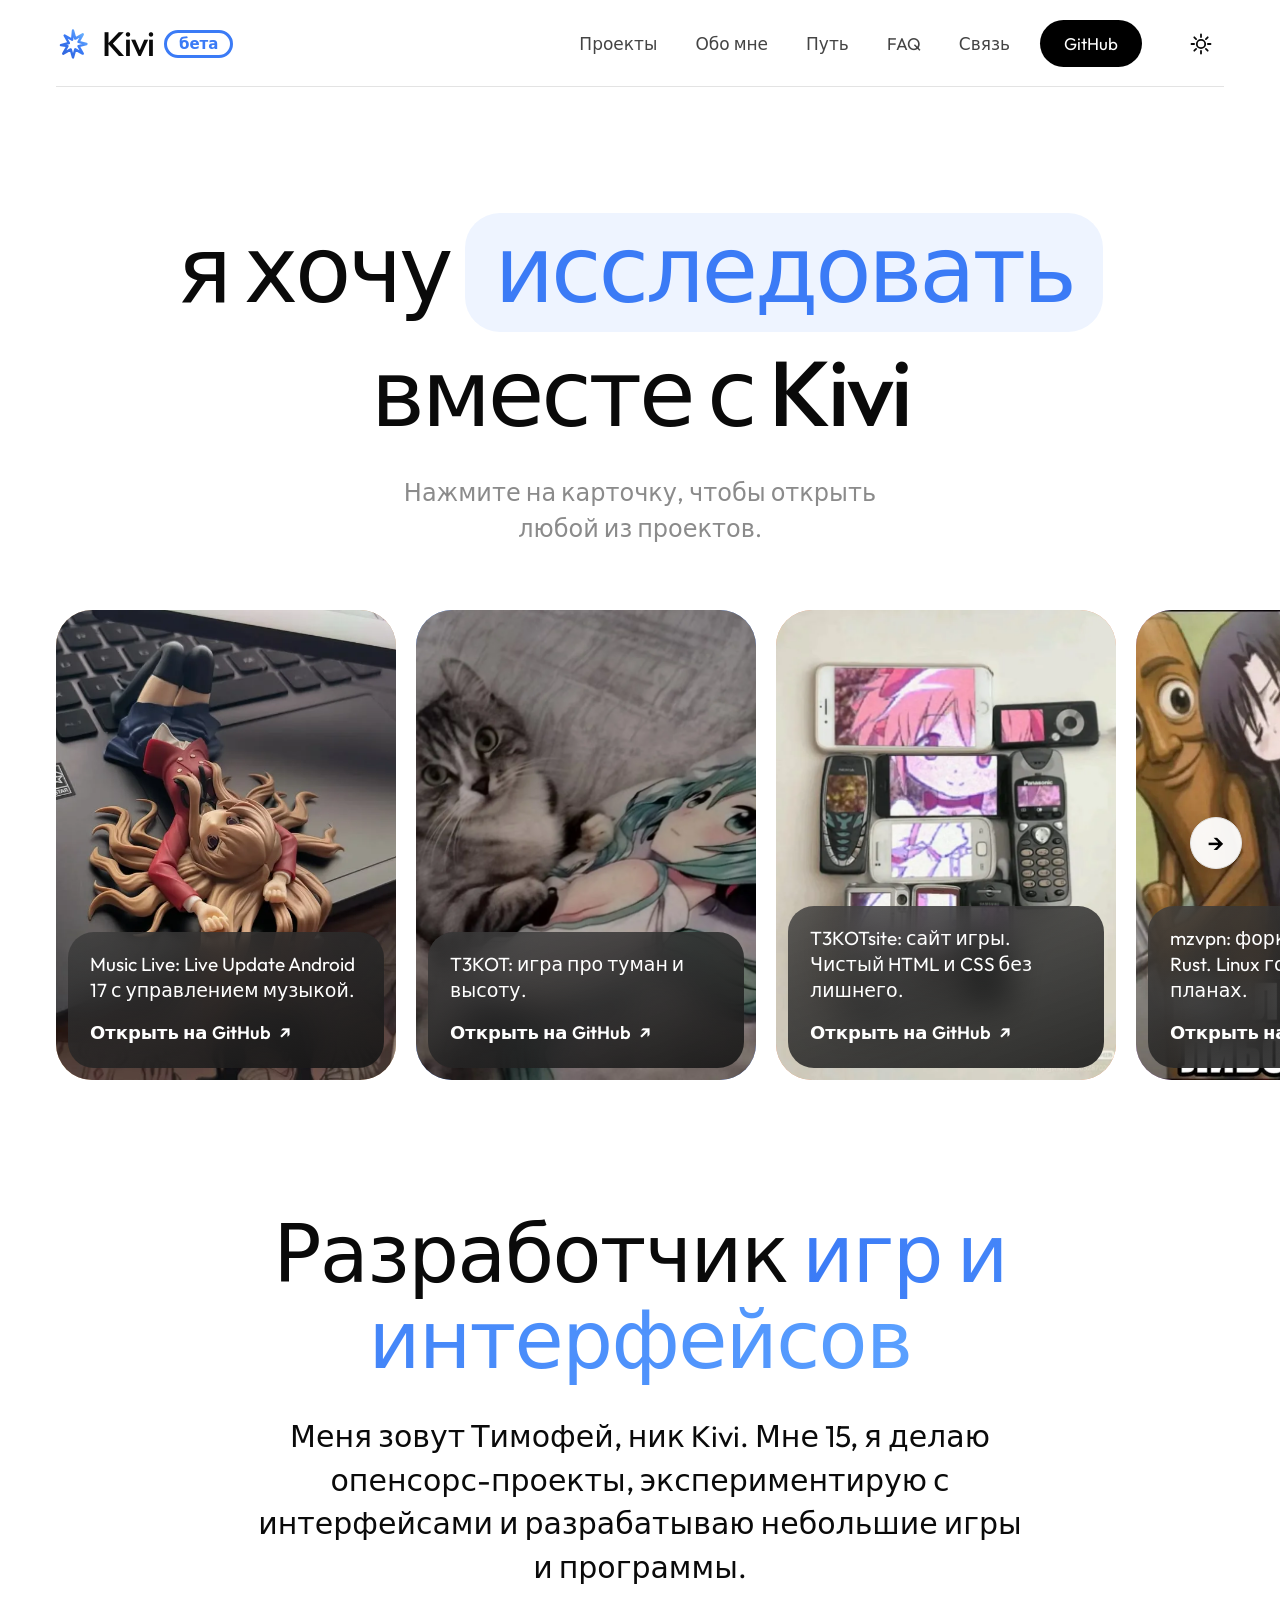
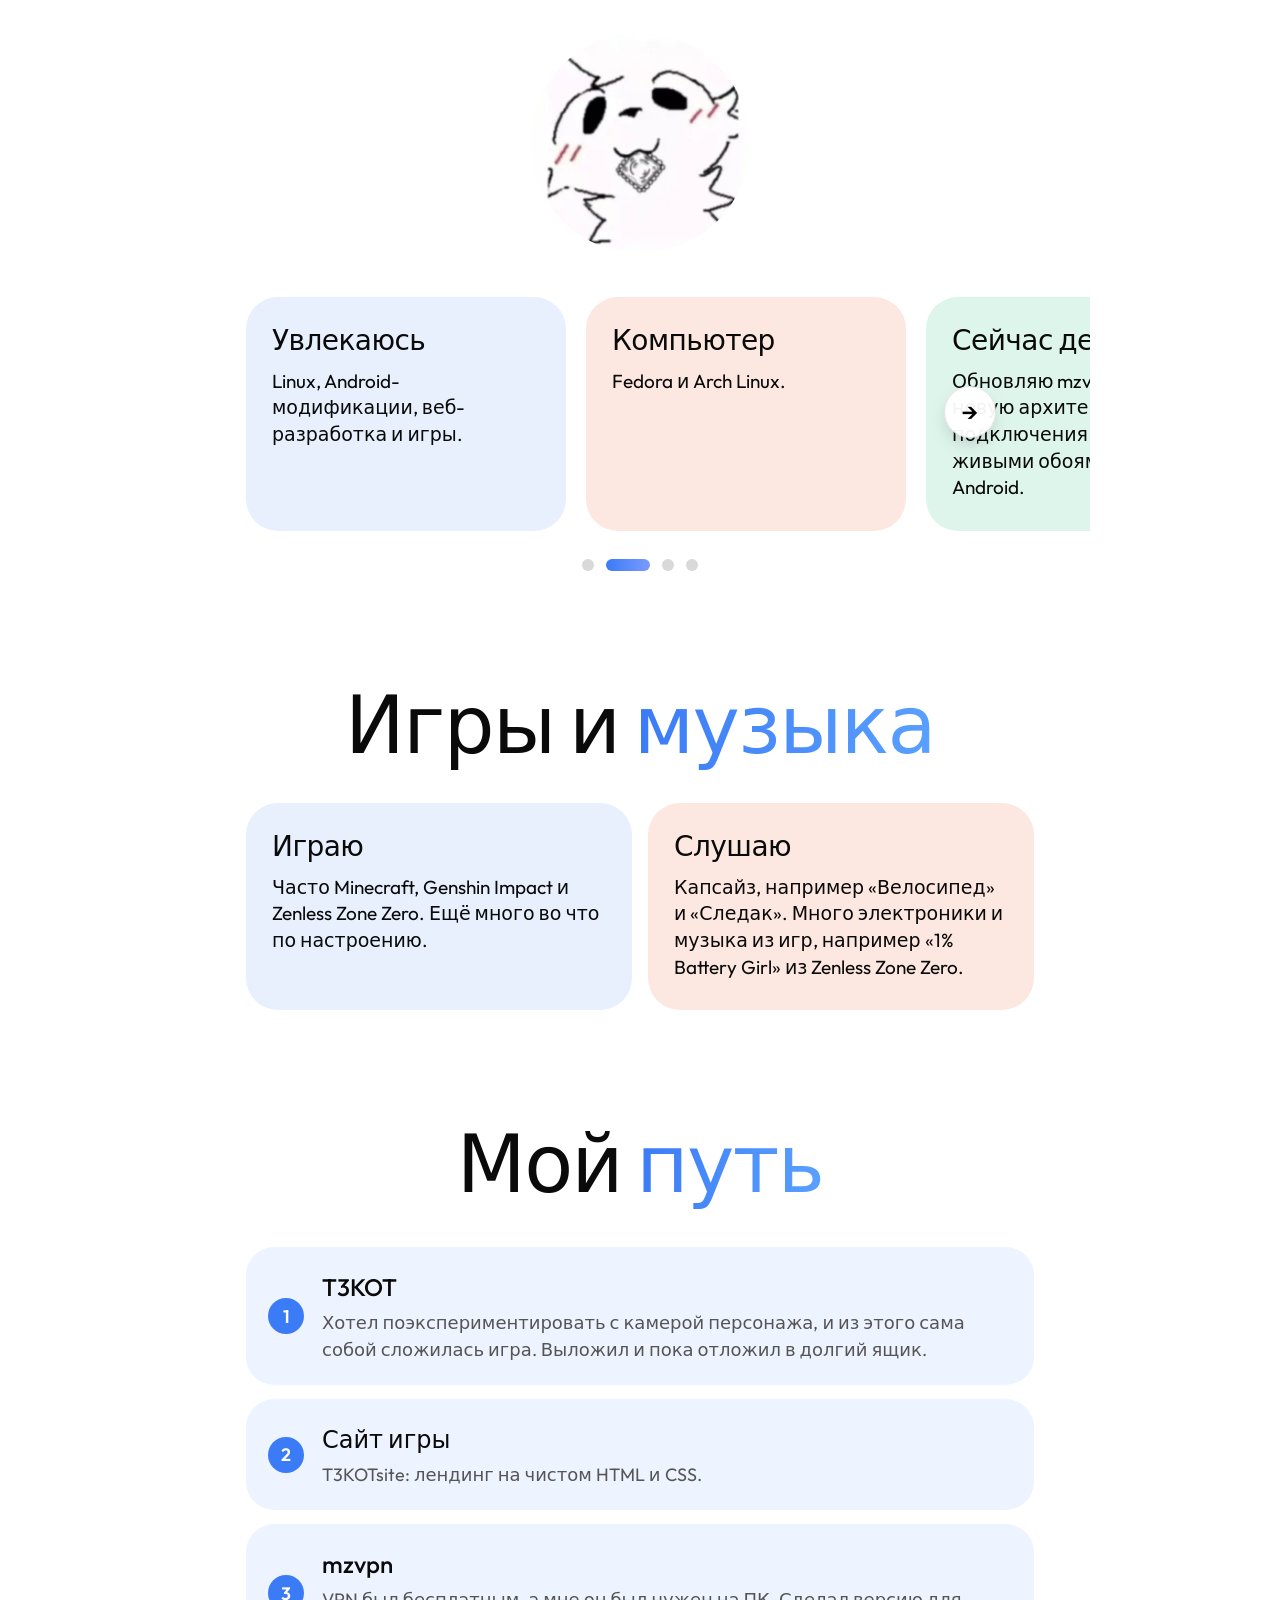
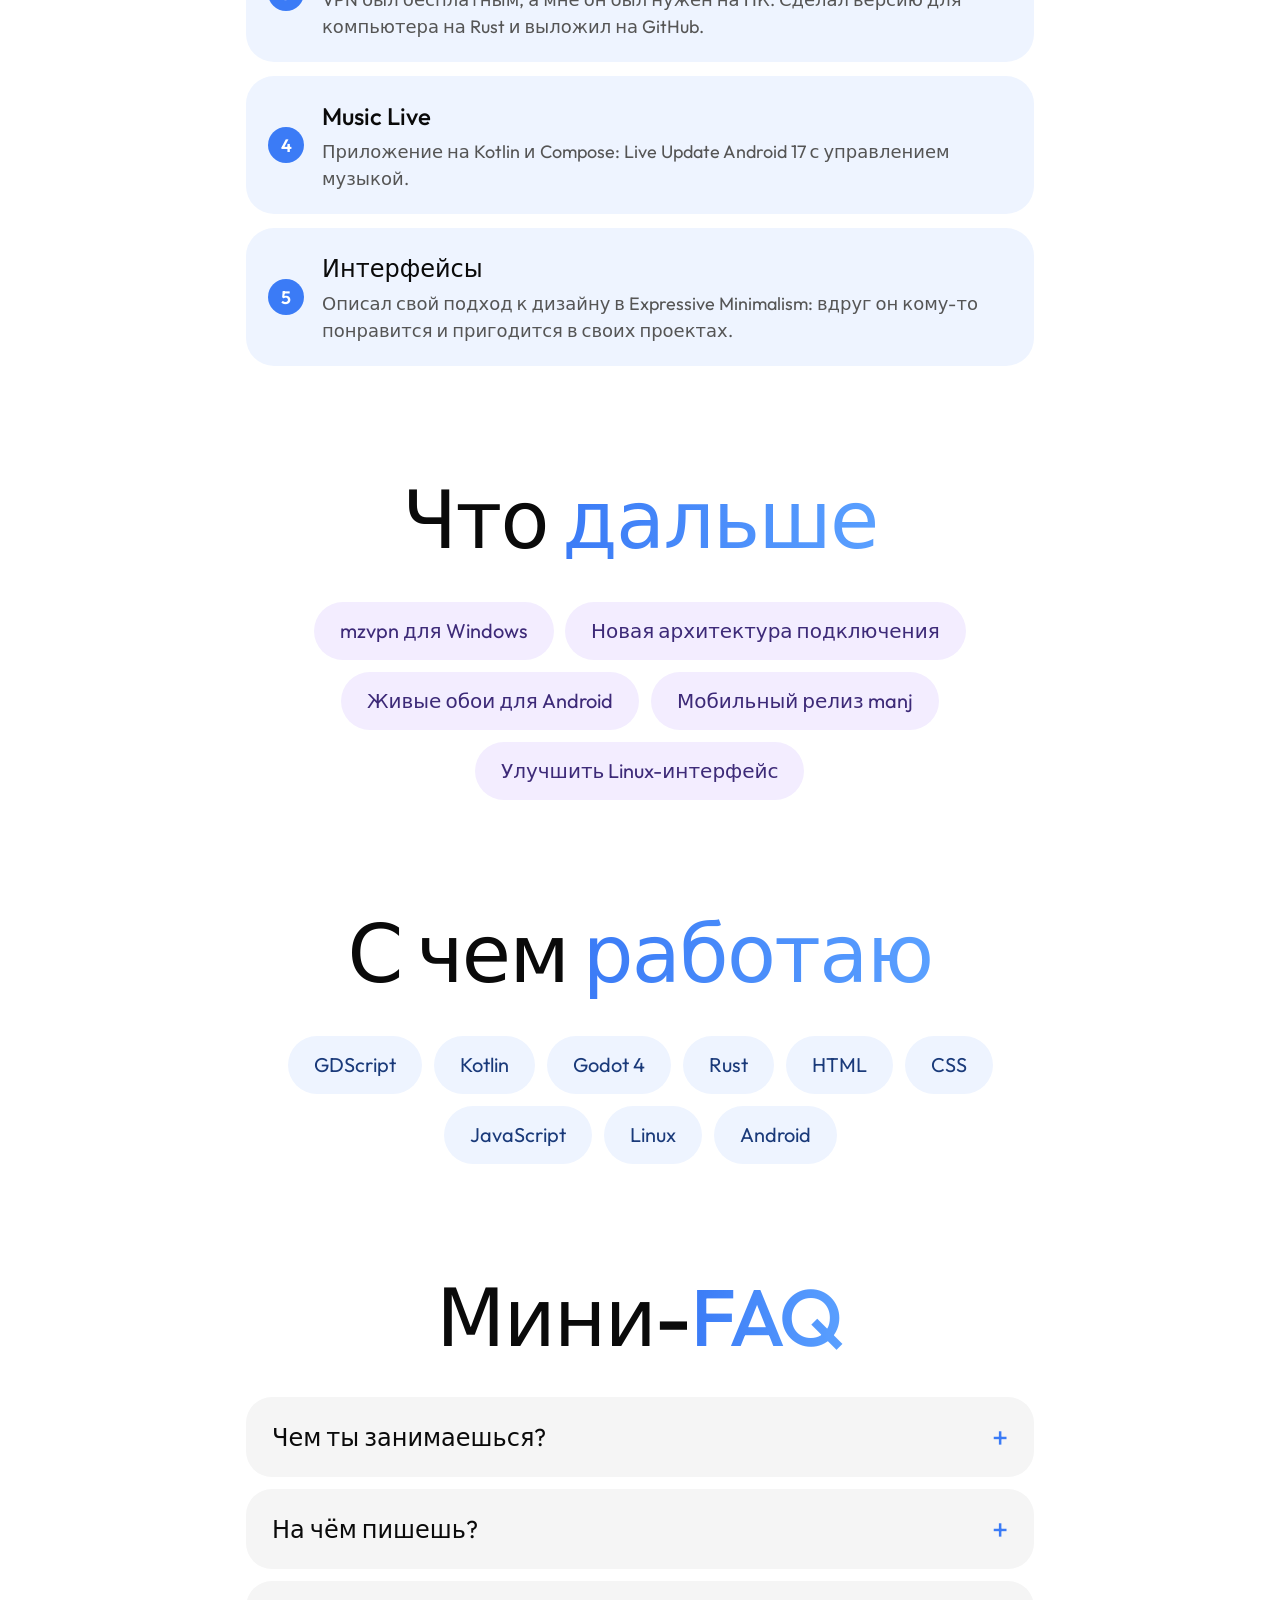
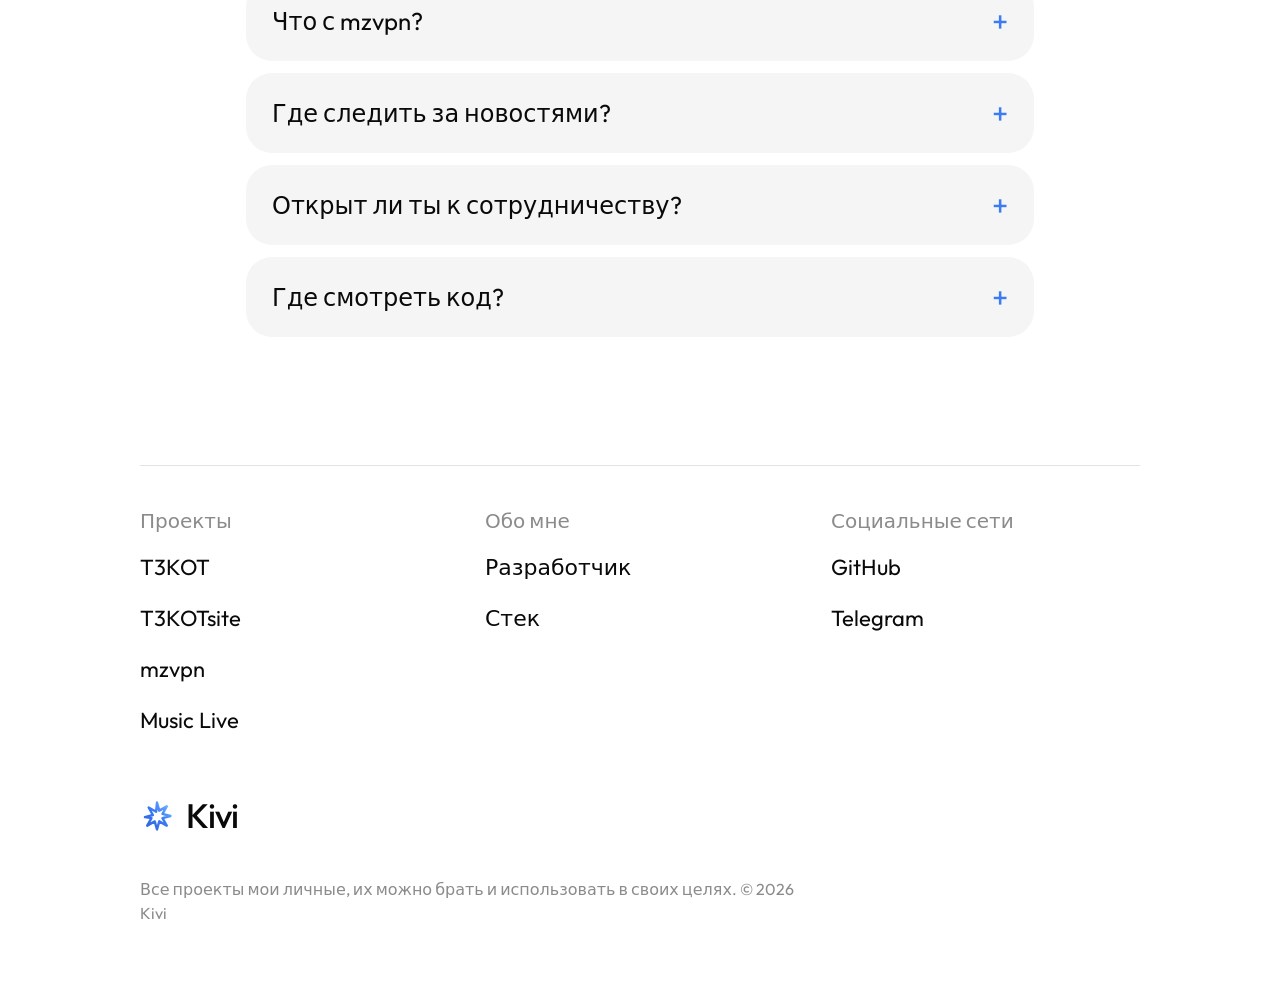
==== commit 2e7ceaa3: "Тёмная тема с переключателем, звезда берёт акцент устройства (AccentColor) Co-Authored-By: Claude So" ====
--- a/index.html
+++ b/index.html
@@ -5,17 +5,18 @@
 <meta name="viewport" content="width=device-width, initial-scale=1">
 <title>Kivi(портфолио)</title>
 <meta name="description" content="Портфолио Kivi (Тимофей): опенсорс-проекты, игры и эксперименты с интерфейсами. Версия в стиле Material.">
-<meta name="color-scheme" content="light">
+<meta name="color-scheme" content="light dark">
 <meta name="theme-color" content="#ffffff">
 <link rel="preconnect" href="https://fonts.googleapis.com">
 <link rel="preconnect" href="https://fonts.gstatic.com" crossorigin>
 <link rel="stylesheet" href="https://fonts.googleapis.com/css2?family=Outfit:wght@400;500;600&display=swap">
 <link rel="icon" href="data:image/svg+xml,%3Csvg xmlns=%27http://www.w3.org/2000/svg%27 viewBox=%270 0 24 24%27%3E%3Cdefs%3E%3ClinearGradient id=%27g%27 x1=%270%27 y1=%271%27 x2=%271%27 y2=%270%27%3E%3Cstop offset=%270%27 stop-color=%27%232f63d9%27/%3E%3Cstop offset=%271%27 stop-color=%27%237cc4ff%27/%3E%3C/linearGradient%3E%3C/defs%3E%3Cpath fill=%27none%27 stroke=%27url(%23g)%27 stroke-width=%271.7%27 stroke-linejoin=%27round%27 d=%27M12 2.5l1.6 5.7 5.3-3-3 5.3 5.6 1.5-5.6 1.5 3 5.3-5.3-3L12 21.5l-1.6-5.7-5.3 3 3-5.3L3.5 12.8l5.6-1.5-3-5.3 5.3 3z%27/%3E%3C/svg%3E">
 <script>document.documentElement.className+=" js"</script>
-<link rel="stylesheet" href="style.css?v=23">
+<script>(function(){var r=document.documentElement,t=null;try{t=localStorage.getItem("theme")}catch(e){}if(t!=="light"&&t!=="dark")t=matchMedia("(prefers-color-scheme: dark)").matches?"dark":"light";r.setAttribute("data-theme",t);var m=document.querySelector('meta[name="theme-color"]');if(m)m.setAttribute("content",t==="dark"?"#131314":"#ffffff")})()</script>
+<link rel="stylesheet" href="style.css?v=24">
 </head>
 <body>
-<svg width="0" height="0" style="position:absolute" aria-hidden="true" focusable="false"><defs><linearGradient id="kg" x1="0" y1="1" x2="1" y2="0"><stop offset="0" stop-color="#2f63d9"/><stop offset=".55" stop-color="#3b7bf6"/><stop offset="1" stop-color="#7cc4ff"/></linearGradient></defs></svg>
+<svg width="0" height="0" style="position:absolute" aria-hidden="true" focusable="false"><defs><linearGradient id="kg" x1="0" y1="1" x2="1" y2="0"><stop offset="0"/><stop offset=".55"/><stop offset="1"/></linearGradient></defs></svg>
 <a class="skip" href="#main">Перейти к содержимому</a>
 
 <header class="top">
@@ -31,6 +32,10 @@
       <a href="#links">Связь</a>
       <a class="menu-cta" href="https://github.com/kivihahi" target="_blank" rel="noopener">GitHub</a>
     </nav>
+    <button class="theme-btn" id="theme-btn" type="button" aria-label="Переключить тему" title="Тема">
+      <svg class="t-sun" viewBox="0 0 24 24" aria-hidden="true"><circle cx="12" cy="12" r="4.2"/><path d="M12 2.5v2.6M12 18.9v2.6M2.5 12h2.6M18.9 12h2.6M5.3 5.3l1.8 1.8M16.9 16.9l1.8 1.8M5.3 18.7l1.8-1.8M16.9 7.1l1.8-1.8"/></svg>
+      <svg class="t-moon" viewBox="0 0 24 24" aria-hidden="true"><path d="M20 14.5A8.5 8.5 0 0 1 9.5 4a8.5 8.5 0 1 0 10.5 10.5z"/></svg>
+    </button>
     <button class="burger" id="burger" type="button" aria-label="Меню" aria-expanded="false" aria-controls="menu"><span></span><span></span><span></span></button>
   </div>
 </header>
@@ -138,6 +143,6 @@
     <p class="disclaimer">Все проекты мои личные, их можно брать и использовать в своих целях. © <span id="year">2026</span> Kivi</p>
   </div>
 </footer>
-<script src="app.js?v=22" defer></script>
+<script src="app.js?v=24" defer></script>
 </body>
 </html>
--- a/style.css
+++ b/style.css
@@ -158,3 +158,62 @@
 90%{opacity:1}
 100%{transform:translate3d(0,calc(100vh + 160px),0) rotate(var(--r));opacity:0}}
 @media(prefers-reduced-motion:reduce){.rain{display:none}}
+
+/* Звезда: цвет берётся из акцента устройства (AccentColor), запасной вариант синий градиент */
+:root{--star-a:#2f63d9;--star-b:#3b7bf6;--star-c:#7cc4ff}
+@supports (color:AccentColor){
+  :root{--star-a:color-mix(in oklab,AccentColor 78%,black);--star-b:AccentColor;--star-c:color-mix(in oklab,AccentColor 55%,white)}
+}
+#kg stop:nth-child(1){stop-color:var(--star-a)}
+#kg stop:nth-child(2){stop-color:var(--star-b)}
+#kg stop:nth-child(3){stop-color:var(--star-c)}
+
+/* Кнопка темы */
+.theme-btn{display:grid;place-items:center;flex:none;width:46px;height:46px;margin-left:8px;border:0;border-radius:50%;background:none;color:var(--fg);cursor:pointer;transition:background .3s var(--ease),transform .3s var(--ease);-webkit-tap-highlight-color:transparent}
+.theme-btn:hover{background:var(--hov)}
+.theme-btn:active{transform:scale(.92)}
+.theme-btn svg{width:24px;height:24px;fill:none;stroke:currentColor;stroke-width:1.8;stroke-linecap:round;stroke-linejoin:round}
+.theme-btn .t-moon{display:none}
+html[data-theme="dark"] .theme-btn .t-sun{display:none}
+html[data-theme="dark"] .theme-btn .t-moon{display:block}
+.menu{margin-left:auto}
+@media(max-width:820px){.theme-btn{margin-left:auto}.burger{margin-left:0}}
+
+/* Тёмная тема */
+:root{--hov:#f2f2f2}
+html{color-scheme:light}
+html[data-theme="dark"]{
+  color-scheme:dark;
+  --bg:#131314;--fg:#ececec;--muted:#a3a3a3;--line:#2f3032;--soft:#1c2740;--blue:#7aa7ff;--blue2:#8ab4ff;--hov:#262729;
+  --star-a:#5b8def;--star-c:#a9d8ff;
+}
+html[data-theme="dark"] body{background:var(--bg);color:var(--fg)}
+html[data-theme="dark"] .skip{background:#fff;color:#000}
+html[data-theme="dark"] .top{background:rgba(19,19,20,.9)}
+html[data-theme="dark"] .beta{background:var(--bg)}
+html[data-theme="dark"] .menu a{color:#c4c4c4}
+html[data-theme="dark"] .menu a:hover{background:var(--hov);color:#fff}
+html[data-theme="dark"] .menu .menu-cta{background:#ececec;color:#111}
+html[data-theme="dark"] .menu .menu-cta:hover{background:#fff;color:#111}
+html[data-theme="dark"] .burger span{background:#ececec}
+html[data-theme="dark"] .hero-sub,html[data-theme="dark"] .fgroup h4,html[data-theme="dark"] .disclaimer{color:#8e8e8e}
+html[data-theme="dark"] .menu{background:var(--bg)}
+html[data-theme="dark"] .rail-btn{background:rgba(38,39,41,.95);color:#fff;border-color:#3a3b3d}
+html[data-theme="dark"] .hero-img,html[data-theme="dark"] .rain img{background:#f7f5f5}
+html[data-theme="dark"] .f1{background:#1c2740}
+html[data-theme="dark"] .f2{background:#3a2420}
+html[data-theme="dark"] .f3{background:#2b2342}
+html[data-theme="dark"] .f4{background:#1b3a30}
+html[data-theme="dark"] .fcard h3,html[data-theme="dark"] .fcard p{color:#ececec}
+html[data-theme="dark"] .dots i{background:#3a3b3d}
+html[data-theme="dark"] .chips li{background:var(--soft);color:#cfe0ff}
+html[data-theme="dark"] .plans li{background:#2b2342;color:#dccbff}
+html[data-theme="dark"] .steps span{color:#b5b5b5}
+html[data-theme="dark"] .steps li::before{color:#0b1020}
+html[data-theme="dark"] .faq details{background:#1e1f21}
+html[data-theme="dark"] .faq details[open]{background:var(--soft)}
+html[data-theme="dark"] .faq p{color:#c4c4c4}
+html[data-theme="dark"] .swap{color:var(--blue)}
+html[data-theme="dark"] .top.is-stuck{box-shadow:0 10px 30px -22px rgba(0,0,0,.8)}
+html[data-theme="dark"] .glow{opacity:.55}
+body,.top,.menu,.faq details,.chips li,.fcard,.steps li{transition-property:background-color,color,border-color,box-shadow,transform,opacity,filter;transition-duration:.4s}
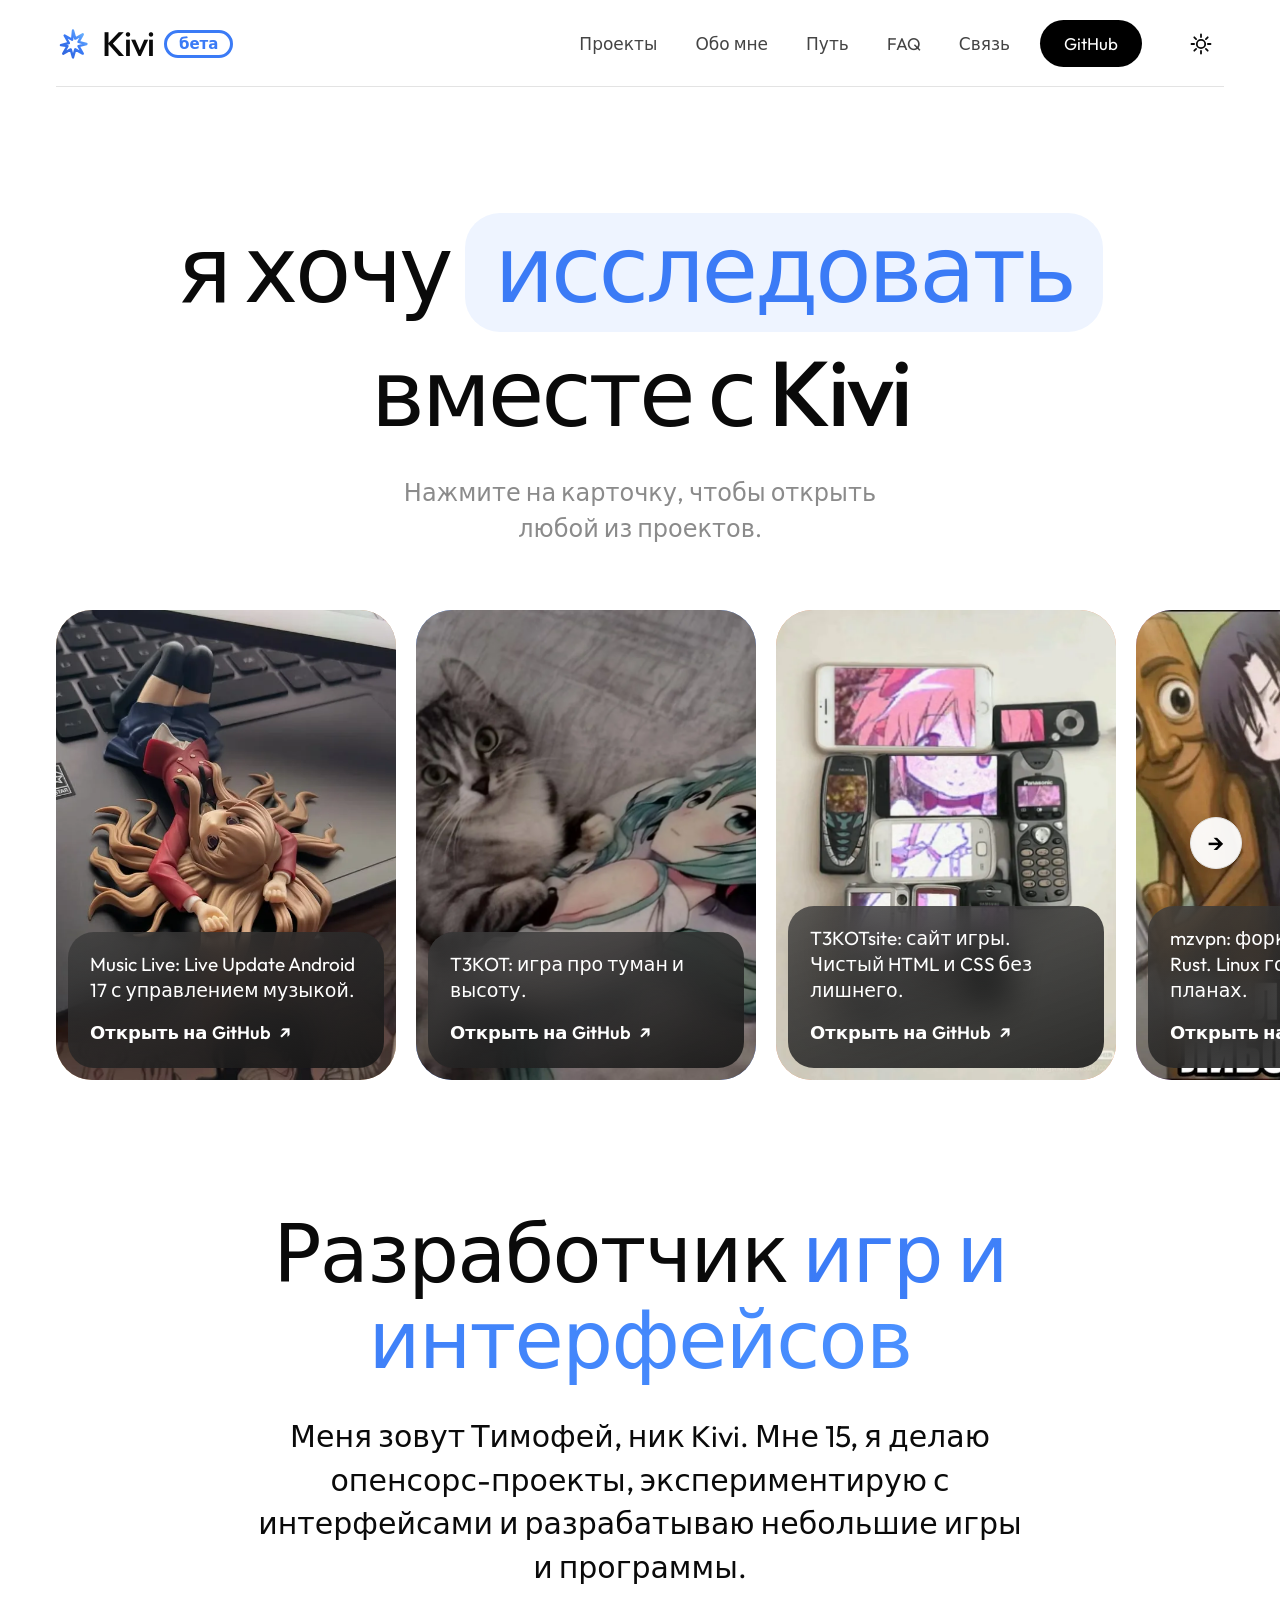
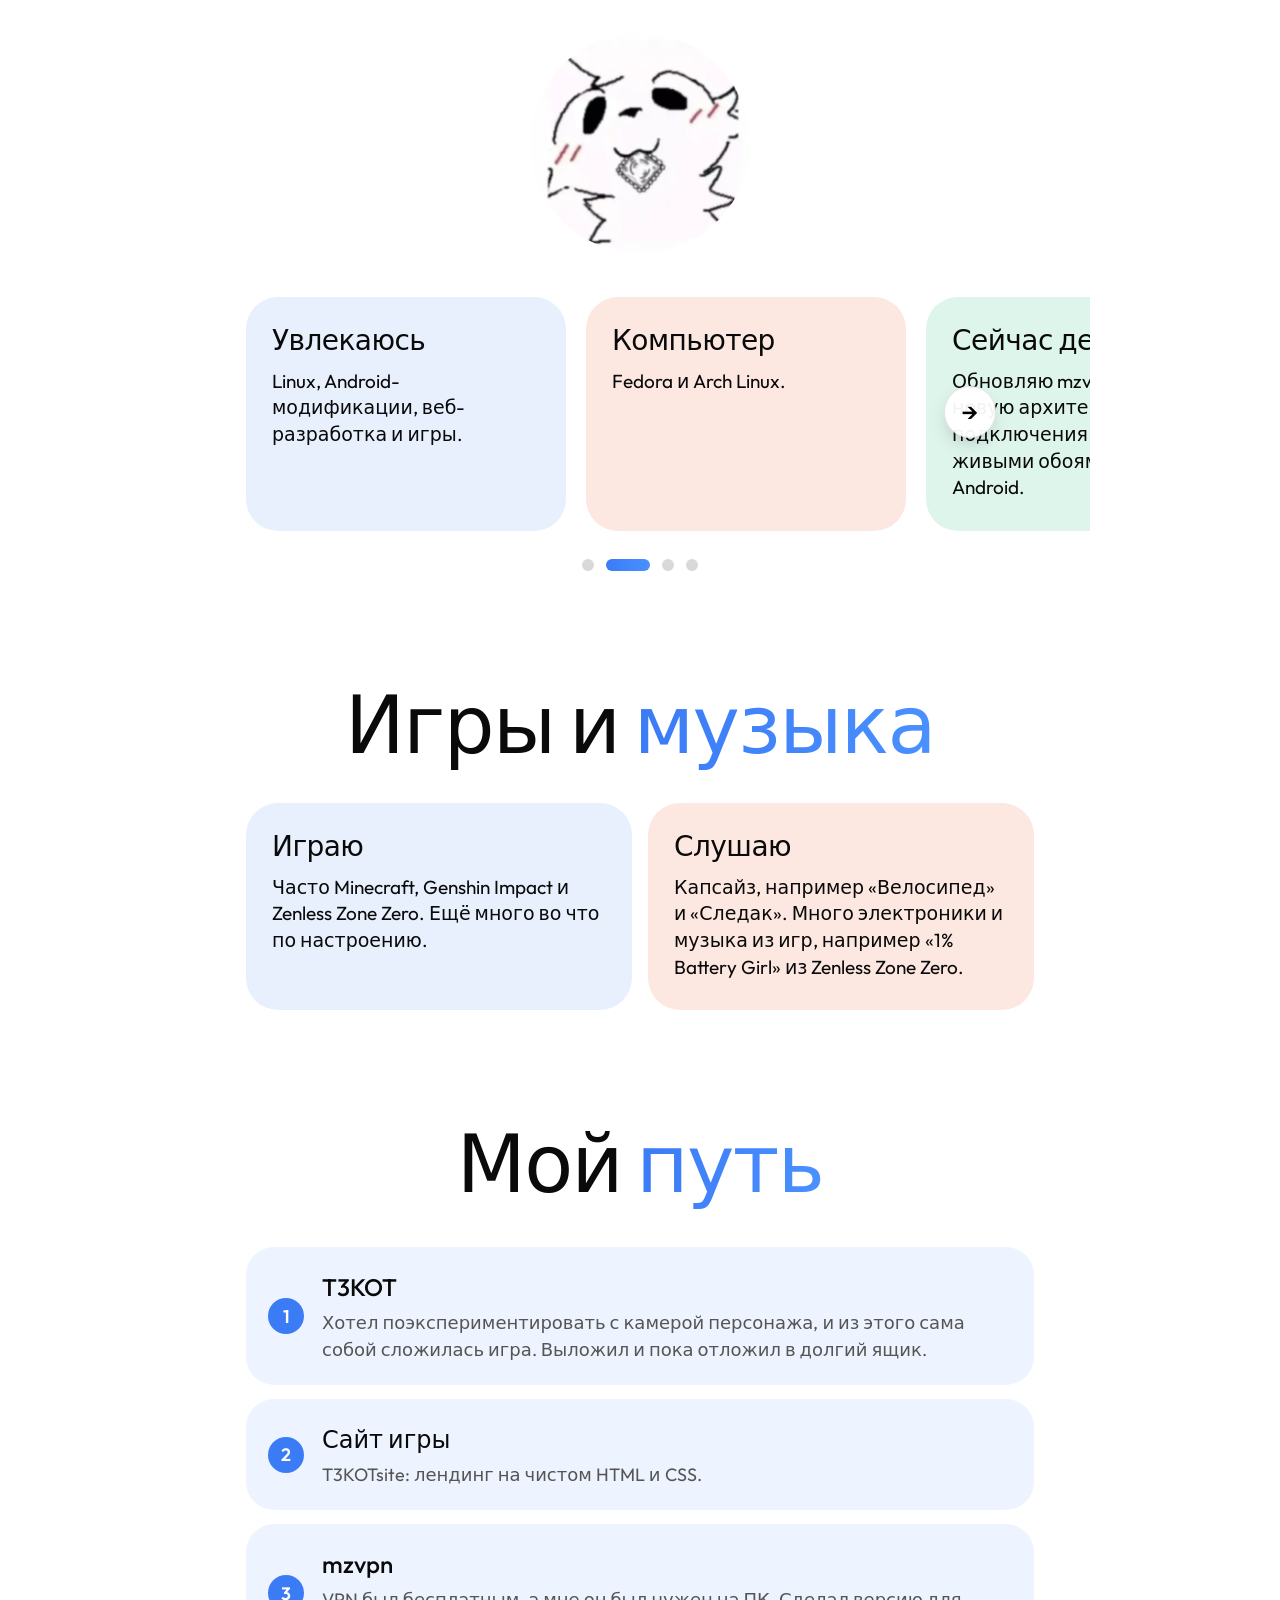
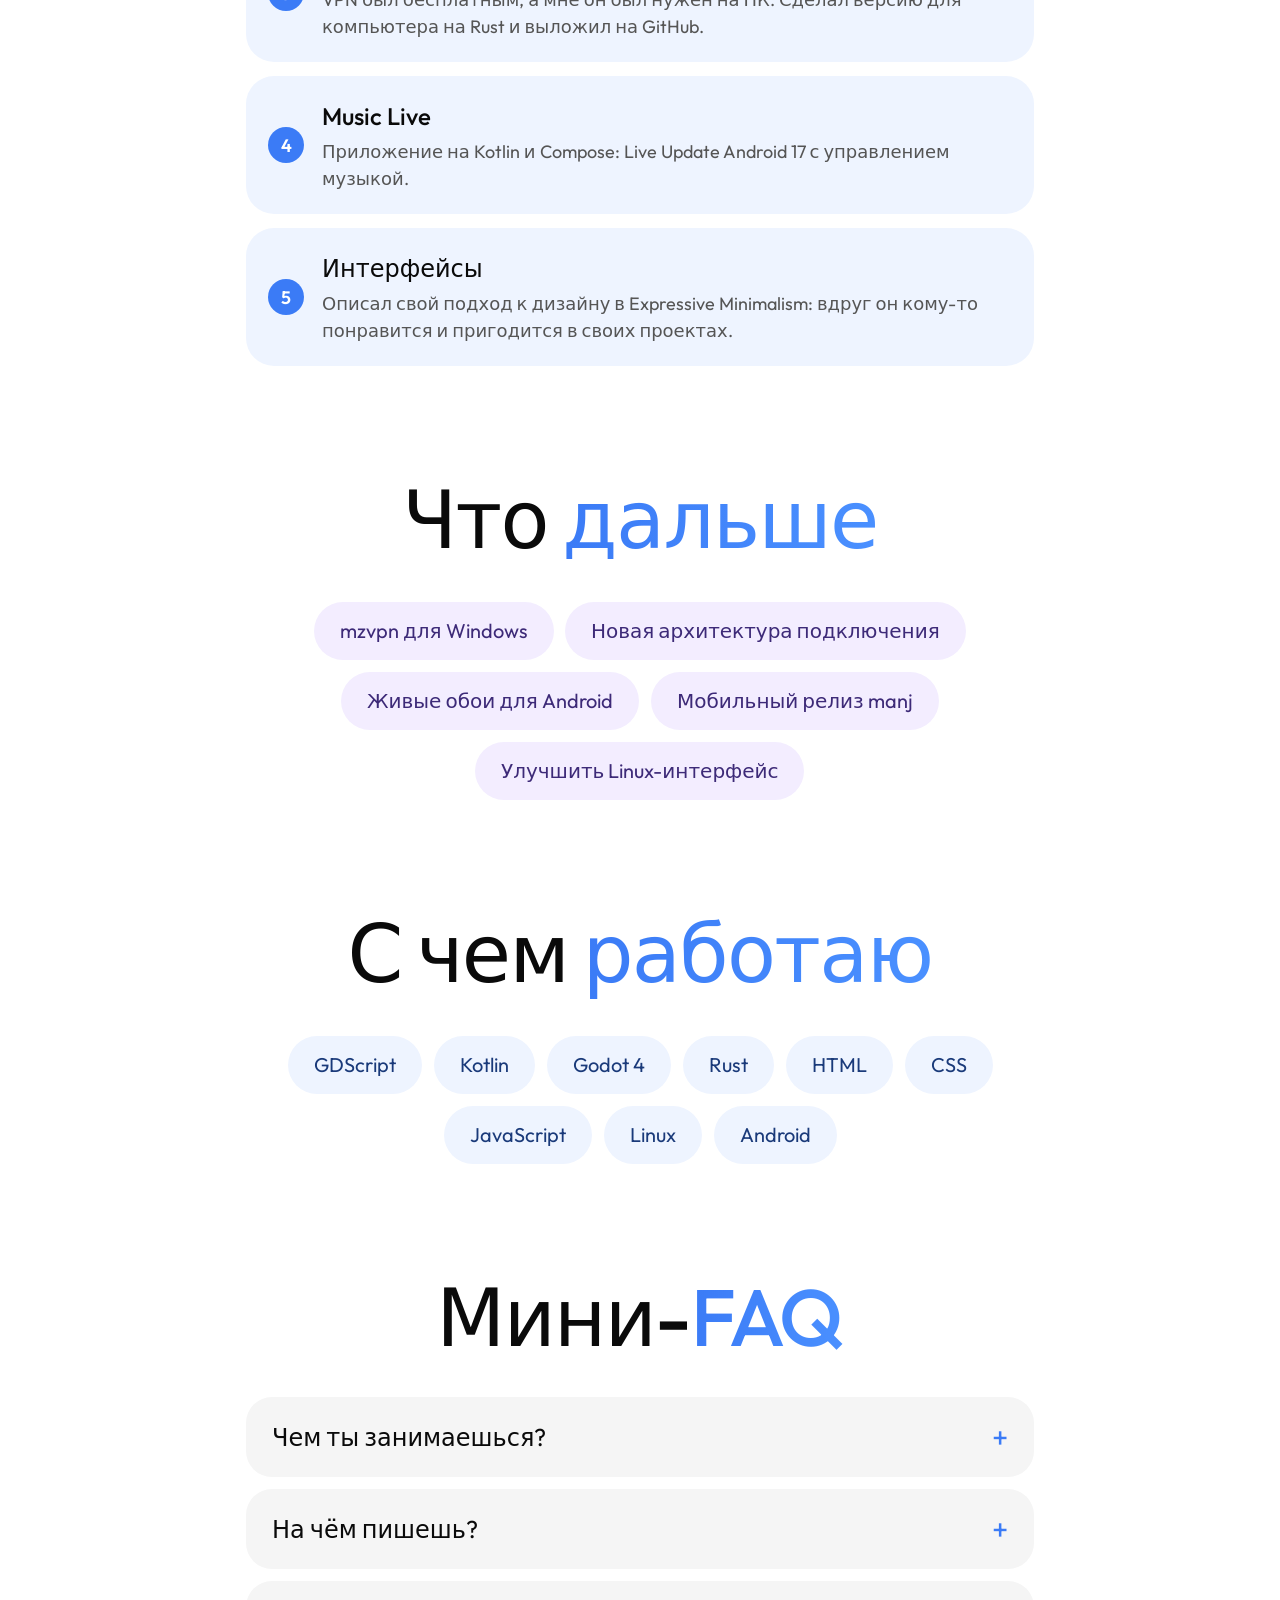
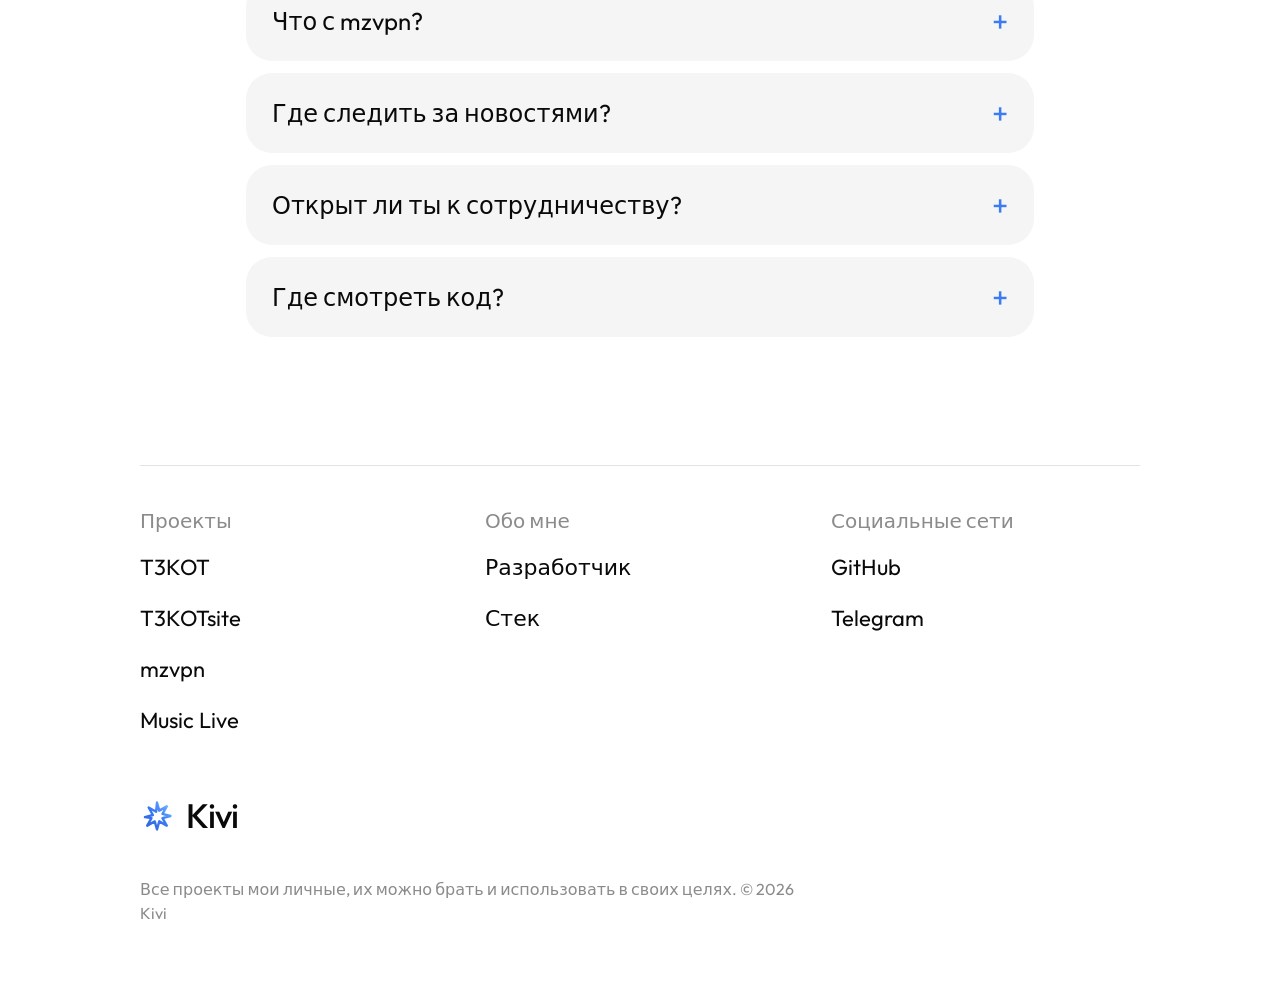
==== commit 3275a4ee: "Все синие элементы берут акцент устройства (AccentColor) Co-Authored-By: Claude Sonnet 5.5 <noreply@" ====
--- a/index.html
+++ b/index.html
@@ -13,7 +13,7 @@
 <link rel="icon" href="data:image/svg+xml,%3Csvg xmlns=%27http://www.w3.org/2000/svg%27 viewBox=%270 0 24 24%27%3E%3Cdefs%3E%3ClinearGradient id=%27g%27 x1=%270%27 y1=%271%27 x2=%271%27 y2=%270%27%3E%3Cstop offset=%270%27 stop-color=%27%232f63d9%27/%3E%3Cstop offset=%271%27 stop-color=%27%237cc4ff%27/%3E%3C/linearGradient%3E%3C/defs%3E%3Cpath fill=%27none%27 stroke=%27url(%23g)%27 stroke-width=%271.7%27 stroke-linejoin=%27round%27 d=%27M12 2.5l1.6 5.7 5.3-3-3 5.3 5.6 1.5-5.6 1.5 3 5.3-5.3-3L12 21.5l-1.6-5.7-5.3 3 3-5.3L3.5 12.8l5.6-1.5-3-5.3 5.3 3z%27/%3E%3C/svg%3E">
 <script>document.documentElement.className+=" js"</script>
 <script>(function(){var r=document.documentElement,t=null;try{t=localStorage.getItem("theme")}catch(e){}if(t!=="light"&&t!=="dark")t=matchMedia("(prefers-color-scheme: dark)").matches?"dark":"light";r.setAttribute("data-theme",t);var m=document.querySelector('meta[name="theme-color"]');if(m)m.setAttribute("content",t==="dark"?"#131314":"#ffffff")})()</script>
-<link rel="stylesheet" href="style.css?v=24">
+<link rel="stylesheet" href="style.css?v=25">
 </head>
 <body>
 <svg width="0" height="0" style="position:absolute" aria-hidden="true" focusable="false"><defs><linearGradient id="kg" x1="0" y1="1" x2="1" y2="0"><stop offset="0"/><stop offset=".55"/><stop offset="1"/></linearGradient></defs></svg>
--- a/style.css
+++ b/style.css
@@ -73,19 +73,19 @@
 /* Блоки */
 .block{max-width:900px;margin:0 auto;padding:clamp(56px,9vw,110px) var(--gut) 0;text-align:center}
 .block h2{font-size:clamp(38px,6.6vw,80px);line-height:1.08}
-.blue{color:var(--blue2);background:linear-gradient(90deg,#3b7bf6,#5aa0ff);-webkit-background-clip:text;background-clip:text;-webkit-text-fill-color:transparent}
+.blue{color:var(--blue2);background:linear-gradient(90deg,var(--blue),var(--blue2));-webkit-background-clip:text;background-clip:text;-webkit-text-fill-color:transparent}
 .big{margin:32px auto 0;font-size:clamp(20px,3vw,30px);line-height:1.45;max-width:30em}
 .hero-img{width:100%;height:auto;max-width:220px;margin:44px auto 0;border-radius:50%;aspect-ratio:1;object-fit:cover;background:#f6f1f1}
 .rail-dots{margin:36px calc(var(--gut)*-1) 0;justify-content:flex-start;text-align:left}
 .fcard{flex:0 0 min(78vw,320px);scroll-snap-align:center;border-radius:32px;padding:28px 26px 30px;min-height:230px;display:flex;flex-direction:column;gap:12px}
 .fcard h3{font-size:28px}
 .fcard p{margin:0;font-size:19px;line-height:1.4}
-.f4{background:#fff3cf}.f1{background:#e8f0fe}.f2{background:#fde8e1}.f3{background:#efe6fb}.f4{background:#def5ec}
+.f4{background:#fff3cf}.f1{background:var(--tint)}.f2{background:#fde8e1}.f3{background:#efe6fb}.f4{background:#def5ec}
 .dots{display:flex;justify-content:center;gap:12px;margin-top:8px}
 .dots i{width:12px;height:12px;border-radius:99px;background:#d9d9d9;transition:width .3s,background .3s}
-.dots i.is-on{width:44px;background:linear-gradient(90deg,#3b7bf6,#7a9bff)}
+.dots i.is-on{width:44px;background:linear-gradient(90deg,var(--blue),var(--blue2))}
 .chips{list-style:none;margin:40px 0 0;padding:0;display:flex;flex-wrap:wrap;gap:12px;justify-content:center}
-.chips li{padding:14px 26px;border-radius:999px;background:var(--soft);color:#1a3a7a;font-size:20px}
+.chips li{padding:14px 26px;border-radius:999px;background:var(--soft);color:var(--ink);font-size:20px}
 
 /* Подвал */
 .foot{margin-top:clamp(72px,10vw,130px);padding:0 var(--gut) 56px}
@@ -200,13 +200,13 @@
 html[data-theme="dark"] .menu{background:var(--bg)}
 html[data-theme="dark"] .rail-btn{background:rgba(38,39,41,.95);color:#fff;border-color:#3a3b3d}
 html[data-theme="dark"] .hero-img,html[data-theme="dark"] .rain img{background:#f7f5f5}
-html[data-theme="dark"] .f1{background:#1c2740}
+html[data-theme="dark"] .f1{background:var(--tint)}
 html[data-theme="dark"] .f2{background:#3a2420}
 html[data-theme="dark"] .f3{background:#2b2342}
 html[data-theme="dark"] .f4{background:#1b3a30}
 html[data-theme="dark"] .fcard h3,html[data-theme="dark"] .fcard p{color:#ececec}
 html[data-theme="dark"] .dots i{background:#3a3b3d}
-html[data-theme="dark"] .chips li{background:var(--soft);color:#cfe0ff}
+html[data-theme="dark"] .chips li{background:var(--soft);color:var(--ink)}
 html[data-theme="dark"] .plans li{background:#2b2342;color:#dccbff}
 html[data-theme="dark"] .steps span{color:#b5b5b5}
 html[data-theme="dark"] .steps li::before{color:#0b1020}
@@ -217,3 +217,11 @@
 html[data-theme="dark"] .top.is-stuck{box-shadow:0 10px 30px -22px rgba(0,0,0,.8)}
 html[data-theme="dark"] .glow{opacity:.55}
 body,.top,.menu,.faq details,.chips li,.fcard,.steps li{transition-property:background-color,color,border-color,box-shadow,transform,opacity,filter;transition-duration:.4s}
+
+/* Акцент устройства: все синие элементы (надписи, «бета», плашки, точки) берут AccentColor */
+:root{--ink:#1a3a7a;--tint:#e8f0fe}
+html[data-theme="dark"]{--ink:#cfe0ff;--tint:#1c2740}
+@supports (color:AccentColor){
+  :root{--blue:AccentColor;--blue2:color-mix(in oklab,AccentColor 78%,white);--soft:color-mix(in oklab,AccentColor 9%,var(--bg));--tint:color-mix(in oklab,AccentColor 12%,var(--bg));--ink:color-mix(in oklab,AccentColor 55%,black)}
+  html[data-theme="dark"]{--blue:color-mix(in oklab,AccentColor 62%,white);--blue2:color-mix(in oklab,AccentColor 45%,white);--soft:color-mix(in oklab,AccentColor 20%,var(--bg));--tint:color-mix(in oklab,AccentColor 20%,var(--bg));--ink:color-mix(in oklab,AccentColor 35%,white)}
+}
